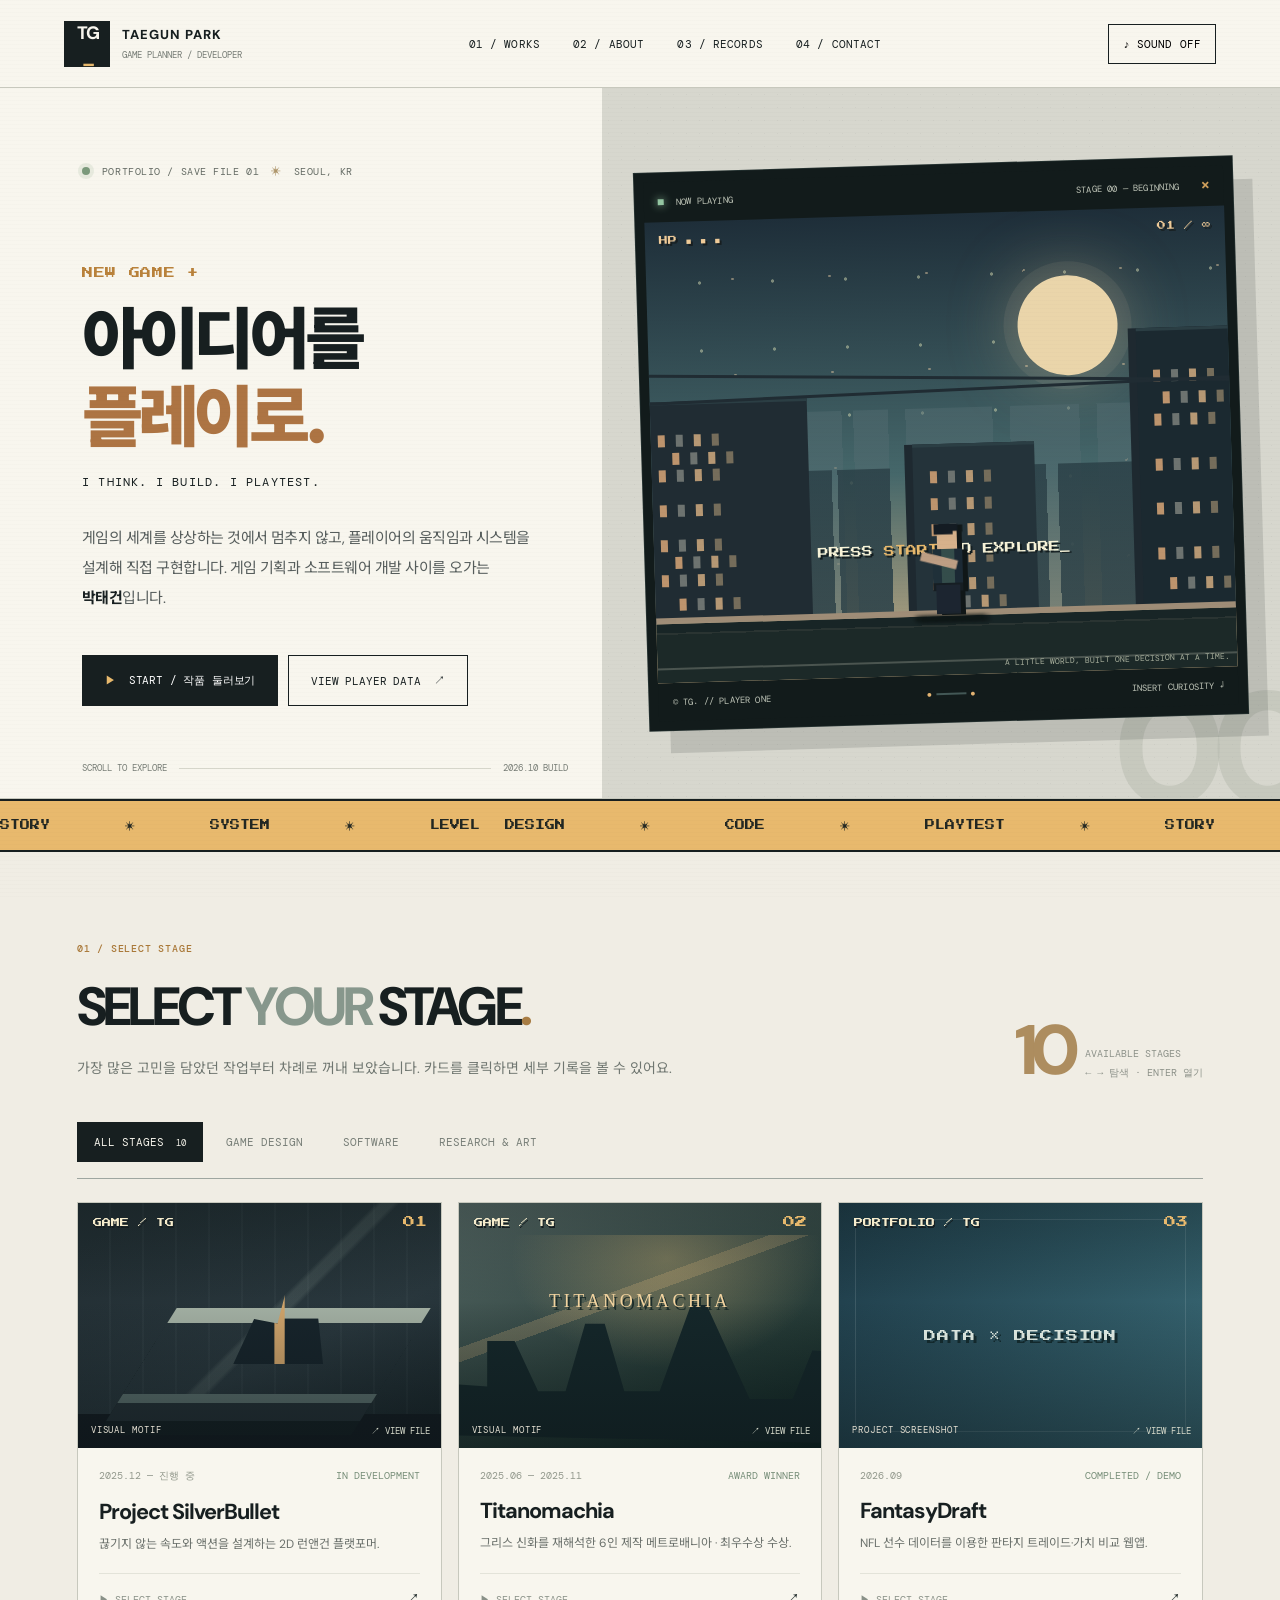
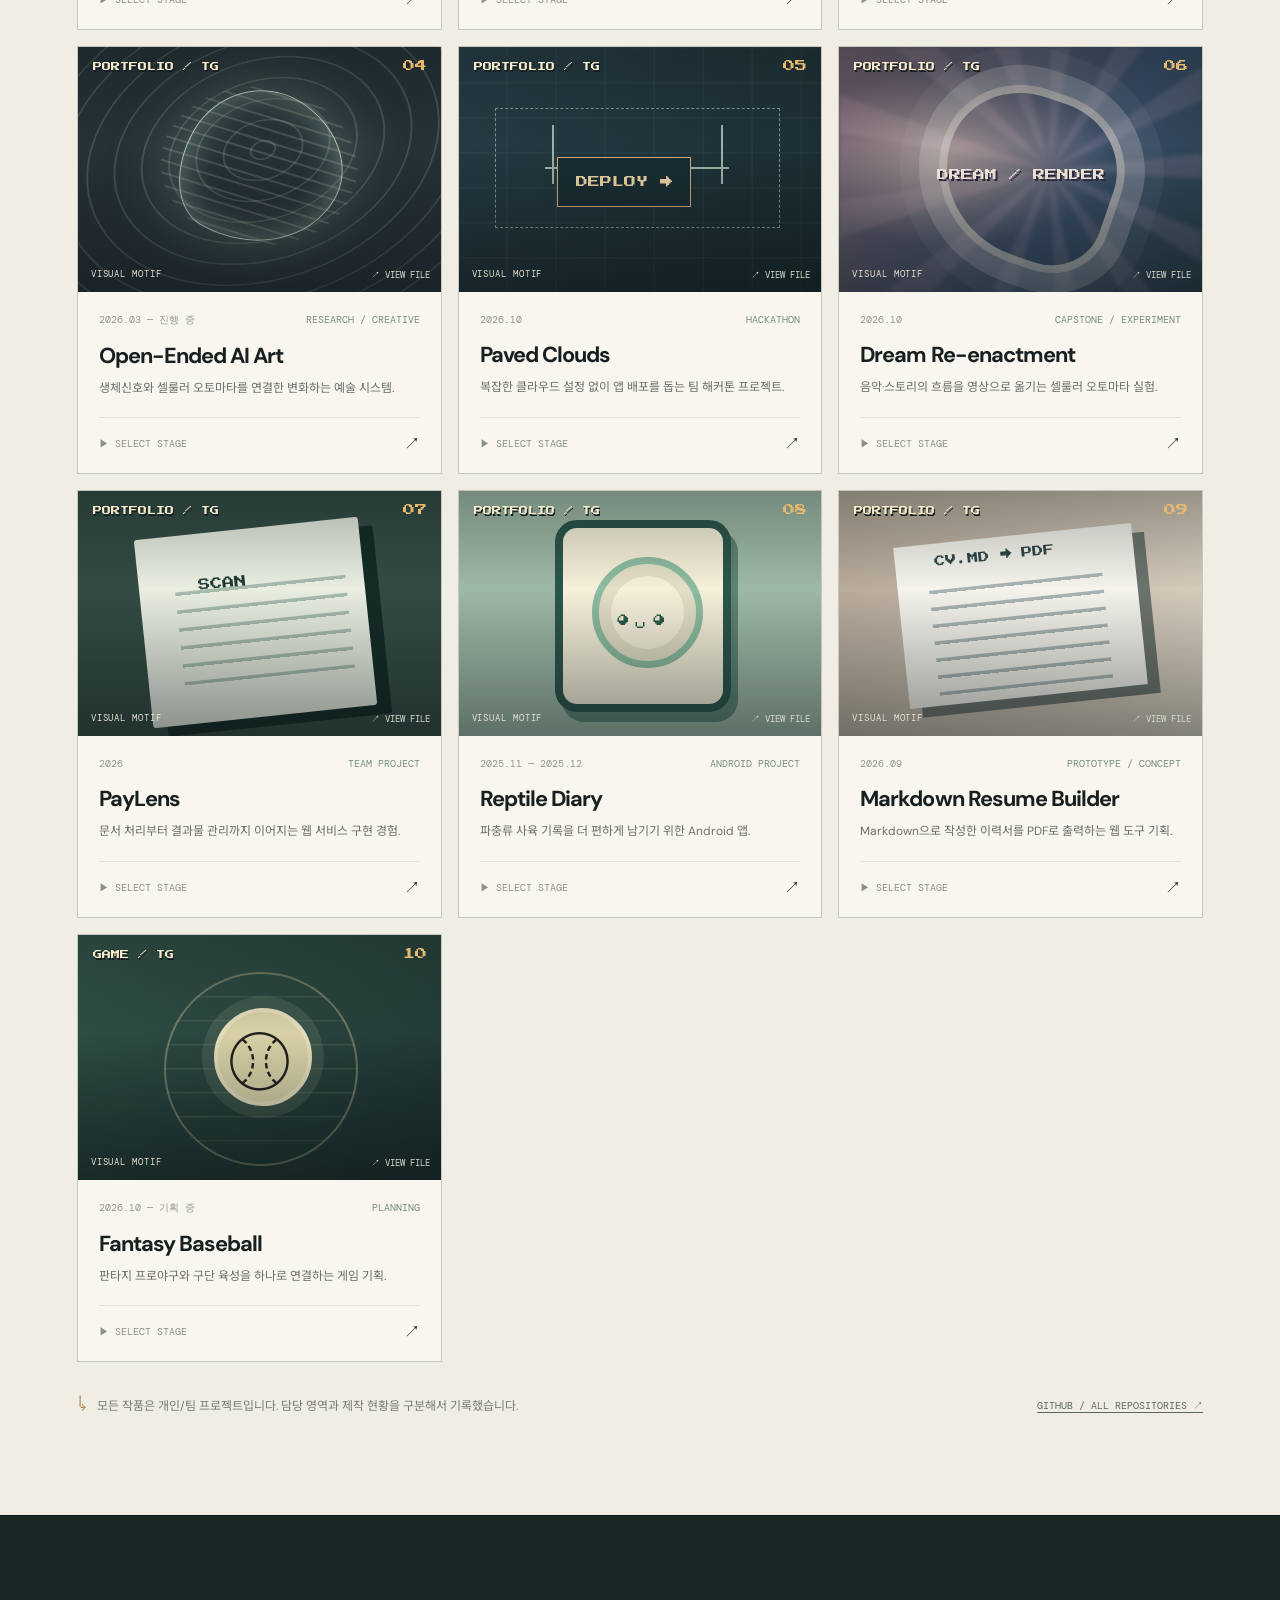
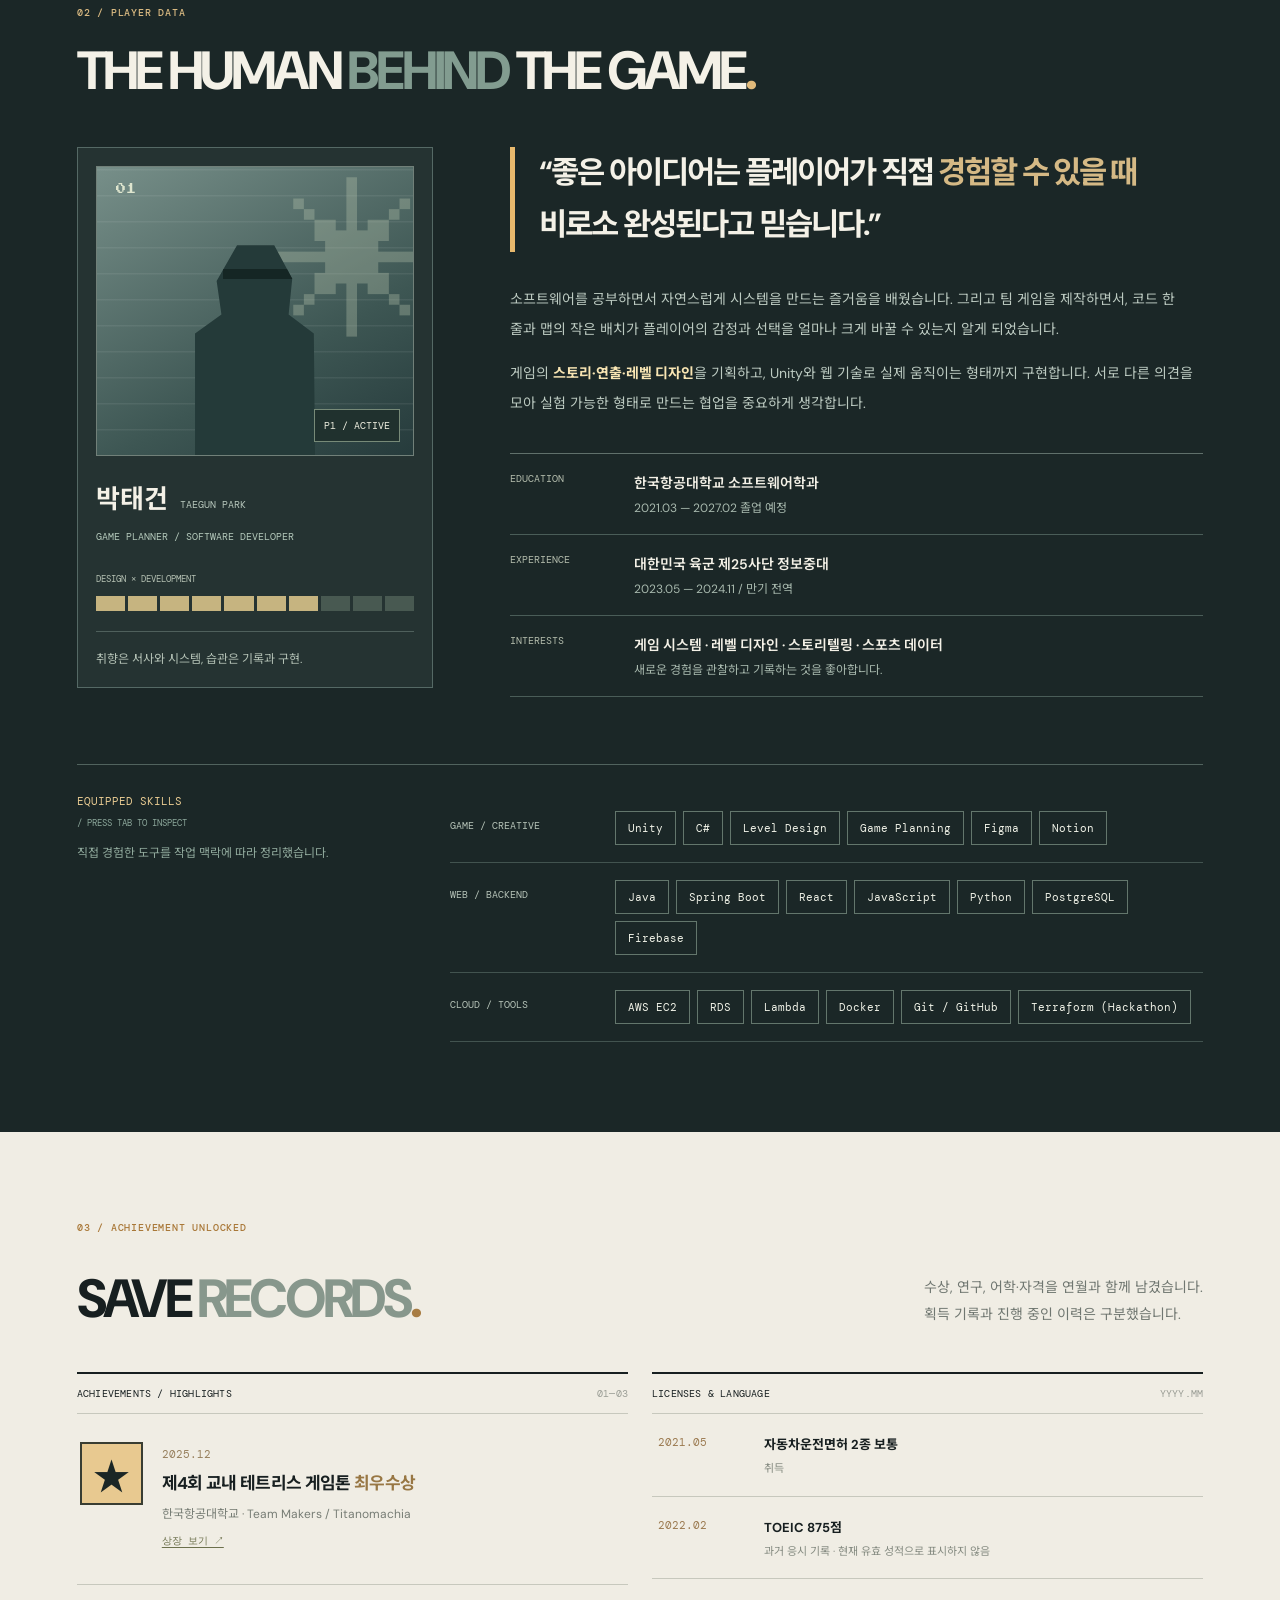
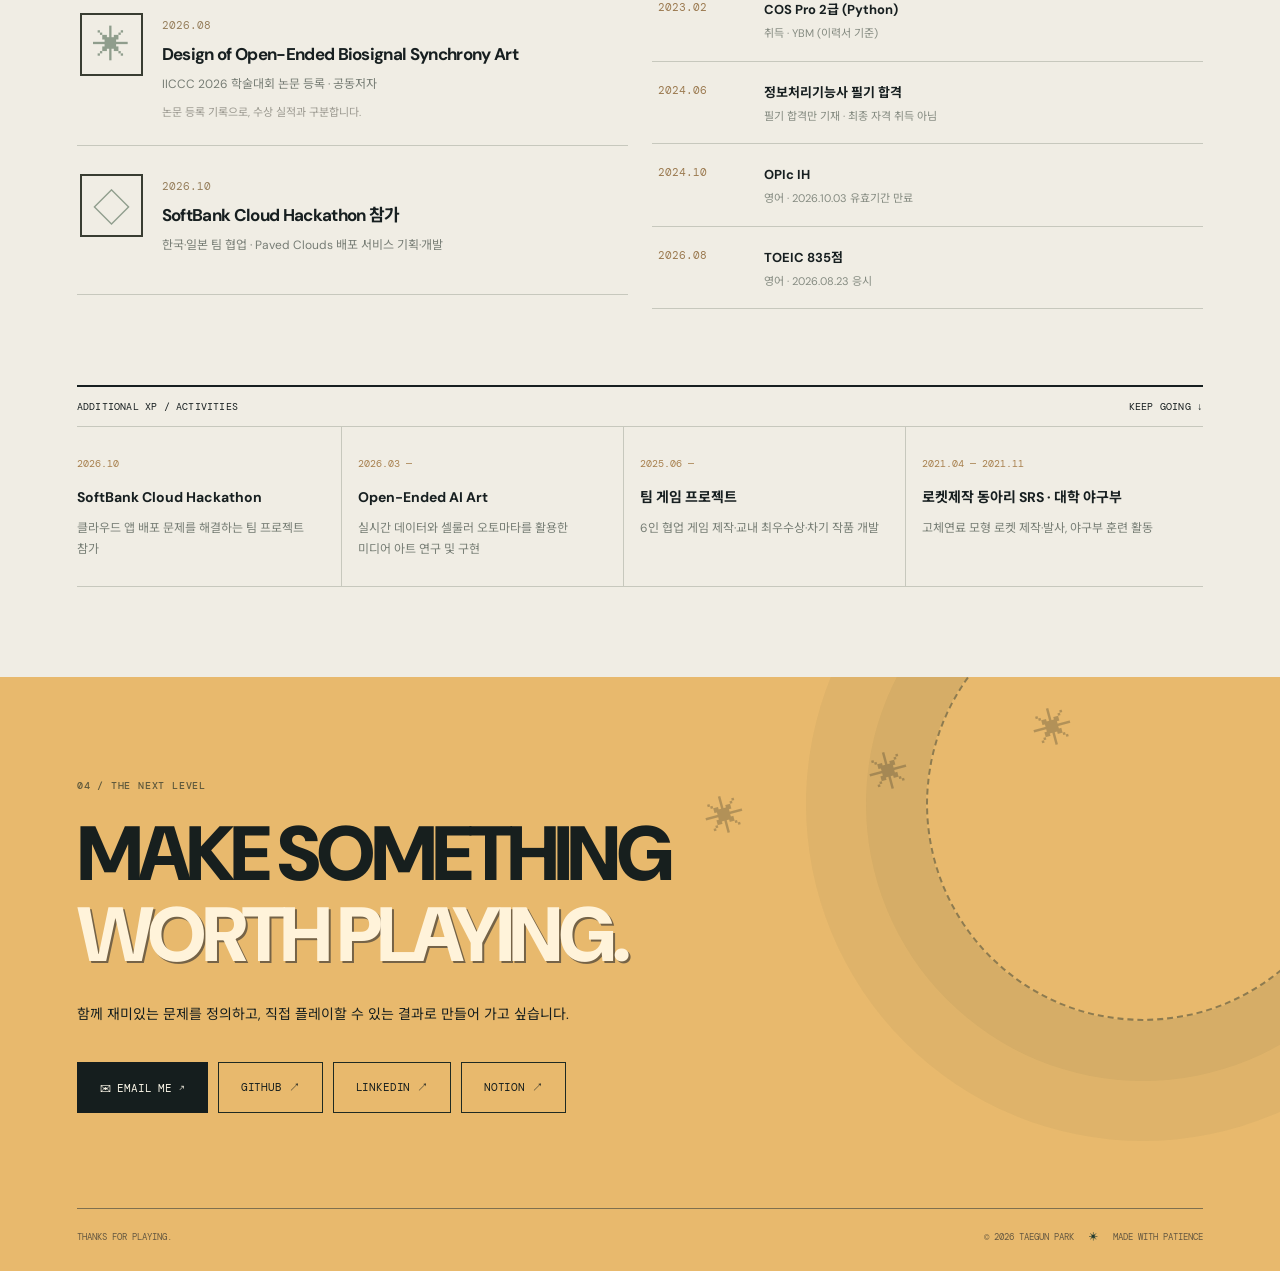
==== index.html @ f2005631 "Upload" ====
<!doctype html>
<html lang="ko">
<head>
  <meta charset="utf-8">
  <meta name="viewport" content="width=device-width, initial-scale=1">
  <meta name="theme-color" content="#141a1a">
  <meta name="description" content="Taegun Park — 게임의 규칙과 경험을 기획하고, 코드로 구현하는 개발자 포트폴리오.">
  <meta property="og:title" content="TAEGUN PARK — SELECT YOUR STAGE">
  <meta property="og:description" content="Game planning · Level design · Software engineering">
  <title>TAEGUN PARK — Portfolio / PLAYER ONE</title>
  <link rel="icon" href="assets/favicon.svg" type="image/svg+xml">
  <link rel="preconnect" href="https://fonts.googleapis.com">
  <link rel="preconnect" href="https://fonts.gstatic.com" crossorigin>
  <link href="https://fonts.googleapis.com/css2?family=DM+Mono:wght@400;500&family=DM+Sans:wght@400;500;600;700;800&family=Noto+Sans+KR:wght@400;500;600;700;800;900&family=Press+Start+2P&display=swap" rel="stylesheet">
  <link rel="stylesheet" href="styles.css">
  <script src="app.js" defer></script>
</head>
<body>
  <a class="skip-link" href="#projects">프로젝트로 바로가기</a>
  <div class="scanline" aria-hidden="true"></div>
  <header class="site-header" id="top">
    <a class="mark" href="#top" aria-label="처음으로 돌아가기"><span class="mark-square">TG<span>_</span></span><span class="mark-copy">TAEGUN PARK<span>GAME PLANNER / DEVELOPER</span></span></a>
    <nav class="top-nav" aria-label="메인 메뉴">
      <a href="#projects">01 / WORKS</a><a href="#about">02 / ABOUT</a><a href="#records">03 / RECORDS</a><a href="#contact">04 / CONTACT</a>
    </nav>
    <button class="sound-button" id="soundBtn" type="button" title="UI 사운드 켜기/끄기" aria-pressed="false"><span aria-hidden="true">♪</span> <span id="soundLabel">SOUND OFF</span></button>
    <button class="mobile-menu" id="menuBtn" type="button" aria-label="메뉴 열기" aria-expanded="false"><span></span><span></span></button>
  </header>
  <main>
    <section class="hero" aria-labelledby="heroTitle">
      <div class="hero-copy">
        <div class="eyebrow"><span class="status-pip"></span> PORTFOLIO / SAVE FILE 01 <span class="divider-symbol">✳</span> SEOUL, KR</div>
        <div class="hero-kicker">NEW GAME +</div>
        <h1 id="heroTitle">아이디어를<br><em>플레이로.</em></h1>
        <p class="hero-en">I THINK. I BUILD. I PLAYTEST.</p>
        <p class="hero-description">게임의 세계를 상상하는 것에서 멈추지 않고, 플레이어의 움직임과 시스템을 설계해 직접 구현합니다. 게임 기획과 소프트웨어 개발 사이를 오가는 <strong>박태건</strong>입니다.</p>
        <div class="hero-actions"><a class="pixel-button primary" href="#projects"><span class="triangle">▶</span> START / 작품 둘러보기</a><a class="pixel-button secondary" href="#about">VIEW PLAYER DATA <span aria-hidden="true">↗</span></a></div>
        <div class="hero-footnote"><span>SCROLL TO EXPLORE</span><div class="tiny-line"></div><span>2026.10 BUILD</span></div>
      </div>
      <div class="hero-visual">
        <div class="game-chrome">
          <div class="game-topbar"><span><i class="led"></i> NOW PLAYING</span><span>STAGE 00 — BEGINNING <b>✕</b></span></div>
          <div class="scene" role="img" aria-label="한밤의 픽셀 아트 도시와 플레이어 캐릭터가 있는 레트로 게임 장면">
            <div class="sky-grain"></div><div class="moon"></div>
            <div class="skyline skyline-back"></div><div class="skyline skyline-mid"></div>
            <div class="building one"><i></i><i></i><i></i><i></i><i></i><i></i><i></i><i></i></div>
            <div class="building two"><i></i><i></i><i></i><i></i><i></i><i></i></div>
            <div class="building three"><i></i><i></i><i></i><i></i><i></i><i></i><i></i></div>
            <div class="power-line line1"></div><div class="power-line line2"></div>
            <div class="character"><div class="head"></div><div class="hair"></div><div class="body"></div><div class="arm"></div><div class="leg leg1"></div><div class="leg leg2"></div><div class="shadow"></div></div>
            <div class="scene-ground"></div>
            <div class="scene-hud"><span>HP ■ ■ ■</span><span>01 / ∞</span></div>
            <div class="scene-prompt">PRESS <kbd>START</kbd> TO EXPLORE_</div>
            <div class="scene-caption">A LITTLE WORLD, BUILT ONE DECISION AT A TIME.</div>
          </div>
          <div class="game-bottom"><span>© TG. // PLAYER ONE</span><span class="game-bullets">● <i></i> ●</span><span>INSERT CURIOSITY ↵</span></div>
        </div>
        <div class="corner-number">00</div>
      </div>
    </section>
    <div class="tape"><div class="tape-track" aria-hidden="true">STORY &nbsp; ✳ &nbsp; SYSTEM &nbsp; ✳ &nbsp; LEVEL DESIGN &nbsp; ✳ &nbsp; CODE &nbsp; ✳ &nbsp; PLAYTEST &nbsp; ✳ &nbsp; STORY &nbsp; ✳ &nbsp; SYSTEM &nbsp; ✳ &nbsp; LEVEL DESIGN &nbsp; ✳ &nbsp; CODE &nbsp; ✳ &nbsp; PLAYTEST &nbsp; ✳</div></div>

    <section class="section projects-section" id="projects" aria-labelledby="projectsTitle">
      <div class="section-top"><div><div class="section-eyebrow">01 / SELECT STAGE</div><h2 id="projectsTitle">SELECT <span>YOUR</span> STAGE<span class="period">.</span></h2><p>가장 많은 고민을 담았던 작업부터 차례로 꺼내 보았습니다. 카드를 클릭하면 세부 기록을 볼 수 있어요.</p></div><div class="section-counter"><span id="projectCount">08</span><small>AVAILABLE STAGES<br>← → 탐색 · ENTER 열기</small></div></div>
      <div class="filter-row" role="group" aria-label="프로젝트 필터"><button class="filter active" data-filter="all" aria-pressed="true">ALL STAGES <span id="countAll">08</span></button><button class="filter" data-filter="game" aria-pressed="false">GAME DESIGN</button><button class="filter" data-filter="software" aria-pressed="false">SOFTWARE</button><button class="filter" data-filter="research" aria-pressed="false">RESEARCH & ART</button></div>
      <div class="stage-grid" id="stageGrid"></div>
      <div class="project-note"><span>↳</span> 모든 작품은 개인/팀 프로젝트입니다. 담당 영역과 제작 현황을 구분해서 기록했습니다. <a href="https://github.com/wisetg?tab=repositories" target="_blank" rel="noopener noreferrer">GITHUB / ALL REPOSITORIES ↗</a></div>
    </section>

    <section class="about-wrap" id="about" aria-labelledby="aboutTitle"><div class="section about">
      <div class="section-eyebrow">02 / PLAYER DATA</div><h2 id="aboutTitle">THE HUMAN <span>BEHIND</span> THE GAME<span class="period">.</span></h2>
      <div class="about-layout"><div class="profile-panel"><div class="profile-top"><div class="profile-portrait" aria-hidden="true"><span class="portrait-asterisk">✳</span><span class="portrait-code">01</span><div class="portrait-silhouette"><div></div></div></div><div class="profile-stamp">P1 / ACTIVE</div></div><div class="profile-name">박태건 <span>TAEGUN PARK</span></div><p>GAME PLANNER / SOFTWARE DEVELOPER</p><div class="profile-meter"><span>DESIGN × DEVELOPMENT</span><div><i></i><i></i><i></i><i></i><i></i><i></i><i></i><i class="pale"></i><i class="pale"></i><i class="pale"></i></div></div><div class="profile-small">취향은 서사와 시스템, 습관은 기록과 구현.</div></div>
      <div class="about-main"><blockquote>“좋은 아이디어는 플레이어가 직접 <em>경험할 수 있을 때</em> 비로소 완성된다고 믿습니다.”</blockquote><p>소프트웨어를 공부하면서 자연스럽게 시스템을 만드는 즐거움을 배웠습니다. 그리고 팀 게임을 제작하면서, 코드 한 줄과 맵의 작은 배치가 플레이어의 감정과 선택을 얼마나 크게 바꿀 수 있는지 알게 되었습니다.</p><p>게임의 <strong>스토리·연출·레벨 디자인</strong>을 기획하고, Unity와 웹 기술로 실제 움직이는 형태까지 구현합니다. 서로 다른 의견을 모아 실험 가능한 형태로 만드는 협업을 중요하게 생각합니다.</p><div class="info-rows"><div><span>EDUCATION</span><strong>한국항공대학교 소프트웨어학과</strong><small>2021.03 — 2027.02 졸업 예정</small></div><div><span>EXPERIENCE</span><strong>대한민국 육군 제25사단 정보중대</strong><small>2023.05 — 2024.11 / 만기 전역</small></div><div><span>INTERESTS</span><strong>게임 시스템 · 레벨 디자인 · 스토리텔링 · 스포츠 데이터</strong><small>새로운 경험을 관찰하고 기록하는 것을 좋아합니다.</small></div></div></div></div>
      <div class="skills-block"><div><div class="mini-title">EQUIPPED SKILLS <span>/ PRESS TAB TO INSPECT</span></div><div class="skills-sub">직접 경험한 도구를 작업 맥락에 따라 정리했습니다.</div></div><div class="skill-rows"><div><span>GAME / CREATIVE</span><div><b>Unity</b><b>C#</b><b>Level Design</b><b>Game Planning</b><b>Figma</b><b>Notion</b></div></div><div><span>WEB / BACKEND</span><div><b>Java</b><b>Spring Boot</b><b>React</b><b>JavaScript</b><b>Python</b><b>PostgreSQL</b><b>Firebase</b></div></div><div><span>CLOUD / TOOLS</span><div><b>AWS EC2</b><b>RDS</b><b>Lambda</b><b>Docker</b><b>Git / GitHub</b><b>Terraform (Hackathon)</b></div></div></div></div>
    </div></section>

    <section class="section records-section" id="records" aria-labelledby="recordsTitle"><div class="section-eyebrow">03 / ACHIEVEMENT UNLOCKED</div><div class="records-head"><h2 id="recordsTitle">SAVE <span>RECORDS</span><span class="period">.</span></h2><p>수상, 연구, 어학·자격을 연월과 함께 남겼습니다.<br>획득 기록과 진행 중인 이력은 구분했습니다.</p></div>
      <div class="records-layout"><div class="achievements"><div class="records-label">ACHIEVEMENTS / HIGHLIGHTS <span>01—03</span></div><article class="achievement-card"><div class="ach-icon">★</div><div><span class="record-date">2025.12</span><h3>제4회 교내 테트리스 게임톤 <em>최우수상</em></h3><p>한국항공대학교 · Team Makers / Titanomachia</p><button class="text-button" id="showAward" type="button">상장 보기 ↗</button></div></article><article class="achievement-card"><div class="ach-icon hollow">✳</div><div><span class="record-date">2026.08</span><h3>Design of Open-Ended Biosignal Synchrony Art</h3><p>IICCC 2026 학술대회 논문 등록 · 공동저자</p><small>논문 등록 기록으로, 수상 실적과 구분합니다.</small></div></article><article class="achievement-card"><div class="ach-icon hollow">◇</div><div><span class="record-date">2026.10</span><h3>SoftBank Cloud Hackathon 참가</h3><p>한국·일본 팀 협업 · Paved Clouds 배포 서비스 기획·개발</p></div></article></div>
      <div class="certs"><div class="records-label">LICENSES & LANGUAGE <span>YYYY.MM</span></div><div class="cert-table"><div class="cert-row"><span>2021.05</span><div><strong>자동차운전면허 2종 보통</strong><small>취득</small></div></div><div class="cert-row"><span>2022.02</span><div><strong>TOEIC 875점</strong><small>과거 응시 기록 · 현재 유효 성적으로 표시하지 않음</small></div></div><div class="cert-row"><span>2023.02</span><div><strong>COS Pro 2급 (Python)</strong><small>취득 · YBM (이력서 기준)</small></div></div><div class="cert-row"><span>2024.06</span><div><strong>정보처리기능사 필기 합격</strong><small>필기 합격만 기재 · 최종 자격 취득 아님</small></div></div><div class="cert-row"><span>2024.10</span><div><strong>OPIc IH</strong><small>영어 · 2026.10.03 유효기간 만료</small></div></div><div class="cert-row"><span>2026.08</span><div><strong>TOEIC 835점</strong><small>영어 · 2026.08.23 응시</small></div></div></div></div></div>
      <div class="timeline-heading"><span>ADDITIONAL XP / ACTIVITIES</span><span>KEEP GOING ↓</span></div><div class="timeline"><div class="timeline-item"><span>2026.10</span><strong>SoftBank Cloud Hackathon</strong><p>클라우드 앱 배포 문제를 해결하는 팀 프로젝트 참가</p></div><div class="timeline-item"><span>2026.03 —</span><strong>Open-Ended AI Art</strong><p>실시간 데이터와 셀룰러 오토마타를 활용한 미디어 아트 연구 및 구현</p></div><div class="timeline-item"><span>2025.06 —</span><strong>팀 게임 프로젝트</strong><p>6인 협업 게임 제작·교내 최우수상·차기 작품 개발</p></div><div class="timeline-item"><span>2021.04 — 2021.11</span><strong>로켓제작 동아리 SRS · 대학 야구부</strong><p>고체연료 모형 로켓 제작·발사, 야구부 훈련 활동</p></div></div>
    </section>
    <section class="contact" id="contact"><div class="contact-pattern" aria-hidden="true">✳ ✳ ✳</div><div class="section-eyebrow">04 / THE NEXT LEVEL</div><h2>MAKE SOMETHING<br><em>WORTH PLAYING.</em></h2><p>함께 재미있는 문제를 정의하고, 직접 플레이할 수 있는 결과로 만들어 가고 싶습니다.</p><div class="contact-buttons"><a href="mailto:ptg0418@gmail.com" class="pixel-button contact-primary">✉ EMAIL ME ↗</a><a href="https://github.com/wisetg" target="_blank" rel="noopener noreferrer" class="pixel-button contact-ghost">GITHUB ↗</a><a href="https://www.linkedin.com/in/taegun-park-666827398" target="_blank" rel="noopener noreferrer" class="pixel-button contact-ghost">LINKEDIN ↗</a><a href="https://app.notion.com/p/3d642cdeab9e803ea230de7c51e737aa" target="_blank" rel="noopener noreferrer" class="pixel-button contact-ghost">NOTION ↗</a></div><div class="contact-end"><span>THANKS FOR PLAYING.</span><span>© <span id="copyrightYear">2026</span> TAEGUN PARK <span class="spark">✳</span> MADE WITH PATIENCE</span></div></section>
  </main>
  <div class="modal-backdrop" id="detailModal" hidden><section class="detail-modal" role="dialog" aria-modal="true" aria-labelledby="detailTitle"><div class="modal-head"><span id="detailNumber">STAGE 01 / DETAILS</span><button type="button" id="closeModal" aria-label="상세 정보 닫기">ESC / CLOSE ✕</button></div><div class="modal-art" id="detailArt"></div><div class="modal-body"><div class="modal-meta" id="detailMeta"></div><h2 id="detailTitle"></h2><p class="modal-lead" id="detailLead"></p><div class="modal-columns"><div><h3>MY ROLE</h3><p id="detailRole"></p></div><div><h3>WHAT I WORKED ON</h3><ul id="detailTasks"></ul></div></div><div class="modal-bottom"><div class="modal-tags" id="detailTags"></div><div class="modal-gallery" id="detailGallery"></div><div class="modal-links" id="detailLinks"></div></div></div></section></div>
  <div class="modal-backdrop" id="awardModal" hidden><div class="award-modal" role="dialog" aria-modal="true" aria-label="테트리스 게임톤 최우수상 상장"><div class="modal-head"><span>ACHIEVEMENT UNLOCKED / 2025.12</span><button type="button" id="closeAward">ESC / CLOSE ✕</button></div><img src="assets/tetris-award.jpg" alt="2025년 12월 2일 한국항공대학교 제4회 테트리스 게임톤 최우수상 상장" loading="lazy"><p>한국항공대학교 제4회 테트리스 게임톤 · 2025.12.02</p></div></div>
</body>
</html>
---- styles.css ----
:root{--bg:#f0ede4;--paper:#f8f6ee;--ink:#171f20;--deep:#121b1b;--muted:#777d76;--border:#c7c8bd;--line:#d8d8cd;--yellow:#e8b96d;--green:#9ec1aa;--blue:#8fa9b3;--mono:'DM Mono',monospace;--body:'DM Sans','Noto Sans KR',sans-serif;--pixel:'Press Start 2P',monospace}
*{box-sizing:border-box}html{scroll-behavior:smooth;scroll-padding-top:86px}body{margin:0;background:var(--bg);color:var(--ink);font-family:var(--body);-webkit-font-smoothing:antialiased}button,a{touch-action:manipulation}a{color:inherit;text-decoration:none}button{font:inherit;cursor:pointer}::selection{background:var(--yellow);color:var(--ink)}:focus-visible{outline:3px solid #ca8d33;outline-offset:4px}.skip-link{position:absolute;top:-90px;left:10px;z-index:90;padding:12px;background:var(--paper)}.skip-link:focus{top:8px}.scanline{pointer-events:none;position:fixed;inset:0;z-index:60;opacity:.13;background:repeating-linear-gradient(0deg,transparent 0,transparent 3px,rgba(3,8,8,.14) 4px);mix-blend-mode:multiply}
.site-header{display:flex;align-items:center;gap:24px;justify-content:space-between;padding:17px clamp(22px,5vw,88px);background:var(--paper);border-bottom:1px solid var(--border);min-height:88px;position:relative;z-index:35}.mark{display:flex;align-items:center;gap:12px;white-space:nowrap}.mark-square{display:grid;place-items:center;width:46px;height:46px;background:var(--ink);color:var(--paper);font-size:18px;font-weight:800;letter-spacing:-2px}.mark-square span{color:var(--yellow)}.mark-copy{display:flex;flex-direction:column;gap:6px;font:800 13px var(--body);letter-spacing:.08em}.mark-copy span{font:9px var(--mono);color:var(--muted);letter-spacing:0}.top-nav{display:flex;gap:clamp(15px,2.6vw,42px);align-items:center}.top-nav a,.sound-button{font:11px var(--mono);letter-spacing:.01em;white-space:nowrap}.top-nav a:hover{color:#976c31}.sound-button{padding:12px 14px;border:1px solid var(--ink);background:transparent}.sound-button:hover{background:var(--yellow)}.mobile-menu{display:none;border:0;background:none;padding:12px}.mobile-menu span{display:block;background:var(--ink);width:23px;height:2px;margin:5px}
.hero{display:grid;grid-template-columns:minmax(0,.94fr) minmax(0,1.06fr);min-height:620px;background:var(--paper);border-bottom:1px solid var(--border)}.hero-copy{position:relative;display:flex;flex-direction:column;align-items:flex-start;padding:clamp(56px,6vw,96px) 34px 24px clamp(22px,6.4vw,106px)}.eyebrow,.section-eyebrow{font:10px var(--mono);letter-spacing:.055em;color:#646b64}.eyebrow{display:flex;align-items:center;gap:12px}.status-pip{background:#7c9a7c;width:8px;height:8px;border-radius:50%;box-shadow:0 0 0 4px #7c9a7c22}.divider-symbol{color:#ae956a}.hero-kicker{font:11px var(--pixel);color:#b9823b;letter-spacing:.06em;margin-top:90px;margin-bottom:17px}.hero h1{font-family:'Noto Sans KR',var(--body);font-size:clamp(56px,5.2vw,88px);line-height:1.17;letter-spacing:-.08em;margin:0;font-weight:900}.hero h1 em{font-style:normal;color:#ad7443}.hero-en{font:12px var(--mono);letter-spacing:.1em;margin:22px 0 18px}.hero-description{font-size:15px;line-height:2.02;color:#565d5c;max-width:480px;letter-spacing:-.035em;word-break:keep-all}.hero-description strong{color:var(--ink)}.hero-actions{display:flex;gap:10px;margin-top:27px;flex-wrap:wrap}.pixel-button{font:11px var(--mono);display:inline-flex;align-items:center;justify-content:center;gap:13px;padding:17px 22px;letter-spacing:-.015em;transition:transform .16s,background .16s,box-shadow .16s}.pixel-button:hover{transform:translateY(-3px);box-shadow:4px 4px 0 #0002}.pixel-button.primary{background:var(--ink);color:#fff;border:1px solid var(--ink)}.pixel-button.primary:hover{background:#354442}.pixel-button.secondary{border:1px solid var(--ink);background:transparent}.pixel-button.secondary:hover{background:var(--yellow)}.triangle{color:var(--yellow)}.hero-footnote{display:flex;align-items:center;width:100%;gap:12px;margin-top:auto;padding-top:56px;font:9px var(--mono);color:var(--muted)}.tiny-line{height:1px;background:var(--line);flex:1}.hero-visual{background:#d7d7ce;position:relative;overflow:hidden;display:flex;align-items:center;justify-content:center;padding:46px 40px}.hero-visual:before{content:'';position:absolute;inset:0;background-image:radial-gradient(#9ca09975 .8px,transparent .8px);background-size:13px 13px;opacity:.3}.game-chrome{position:relative;z-index:1;width:min(100%,720px);background:var(--deep);border:9px solid var(--deep);box-shadow:20px 23px 0 #16232223,0 0 0 1px #243130;transform:rotate(-1.7deg)}.game-topbar,.game-bottom{color:#bfc5b8;font:9px var(--mono);letter-spacing:.02em;display:flex;align-items:center;justify-content:space-between;padding:14px 14px}.game-topbar b{margin-left:16px;color:#d1a15d}.led{display:inline-block;width:6px;height:6px;background:#94c6a2;margin-right:7px;box-shadow:0 0 9px #94c6a2}.game-bottom{height:38px}.game-bullets{display:flex;align-items:center;gap:4px;color:#e3b372}.game-bullets i{width:30px;height:2px;background:#435856}.scene{height:clamp(320px,36vw,470px);position:relative;overflow:hidden;background:linear-gradient(#1e2e39 0%,#45676a 56%,#c5ac83 100%);image-rendering:pixelated}.sky-grain{position:absolute;inset:0;background:radial-gradient(#d2d8b1 1.5px,transparent 2px) 17px 28px/73px 68px,radial-gradient(#e2c7a2 1px,transparent 1.5px) 38px 11px/97px 96px;opacity:.5}.moon{width:100px;height:100px;border-radius:50%;position:absolute;right:19%;top:14%;background:#ead5aa;box-shadow:0 0 70px #eed4a166,0 0 0 14px #ebd7b312}.skyline{position:absolute;bottom:13%;left:0;right:0;background-repeat:repeat-x}.skyline-back{height:45%;opacity:.5;background:linear-gradient(90deg,#526b70 8%,transparent 8% 10%,#526b70 10% 17%,transparent 17% 20%,#526b70 20% 33%,transparent 33% 35%,#526b70 35% 41%,transparent 41% 44%,#526b70 44% 59%,transparent 59% 62%,#526b70 62% 74%,transparent 74% 77%,#526b70 77% 86%,transparent 86% 89%,#526b70 89%)}.skyline-mid{height:32%;opacity:.8;background:linear-gradient(90deg,#293e45 0 4%,transparent 4% 5%,#293e45 5% 18%,transparent 18% 20%,#293e45 20% 31%,transparent 31% 32%,#293e45 32% 41%,transparent 41% 44%,#293e45 44% 59%,transparent 59% 60%,#293e45 60% 68%,transparent 68% 70%,#293e45 70% 87%,transparent 87% 90%,#293e45 90%)}.building{position:absolute;bottom:13%;background:#202c33;border-top:3px solid #2b3e44;box-shadow:-8px 0 0 #1e2930}.building i{display:block;width:7px;height:12px;background:#bd946d;position:absolute;box-shadow:18px 0 #6d7370,36px 0 #b69874,54px 0 #756d5b}.building.one{left:-3%;width:30%;height:48%}.building.one i:nth-child(1),.building.two i:nth-child(1),.building.three i:nth-child(1){top:14%;left:14%}.building i:nth-child(2){top:30%;left:14%}.building i:nth-child(3){top:46%;left:14%}.building i:nth-child(4){top:62%;left:14%}.building i:nth-child(5){top:78%;left:14%}.building i:nth-child(6){top:89%;left:24%}.building i:nth-child(7){top:22%;left:22%}.building i:nth-child(8){top:70%;left:22%}.building.two{left:45%;height:37%;width:21%;background:#24333a}.building.three{right:-4%;height:61%;width:20%;background:#1b2930}.power-line{position:absolute;background:#202c33;height:3px;transform-origin:left}.line1{width:110%;top:33%;transform:rotate(2deg)}.line2{width:110%;top:39%;transform:rotate(-1deg)}.scene-ground{height:14%;position:absolute;bottom:0;left:0;right:0;background:linear-gradient(#182526 0 15%,#2a3432 15% 18%,#1c2928 18%);border-top:6px solid #9f8d77}.scene-ground:after{content:'';width:250%;height:2px;background:#4b5550;position:absolute;bottom:22%;left:0;box-shadow:0 22px #596159}.character{position:absolute;width:40px;height:96px;bottom:12%;left:47%;z-index:3;filter:drop-shadow(5px 1px 0 #101718)}.character .head{position:absolute;top:4px;left:10px;width:20px;height:21px;background:#d6b18b}.character .hair{position:absolute;top:0;left:7px;width:24px;height:11px;background:#141c23;clip-path:polygon(0 0,100% 0,100% 70%,80% 70%,80% 100%,0 100%)}.character .body{position:absolute;top:25px;left:5px;width:30px;height:42px;background:linear-gradient(90deg,#1f3039 0 30%,#344d4b 30% 75%,#1b2934 75%);border-bottom:8px solid #161e23}.character .arm{position:absolute;top:32px;left:-7px;width:37px;height:9px;background:#bd9e84;transform:rotate(15deg)}.character .leg{position:absolute;top:61px;width:12px;height:29px;background:#1c2530}.character .leg1{left:8px}.character .leg2{right:8px}.character .shadow{position:absolute;top:92px;width:70px;height:5px;background:#0d1514;left:-14px;filter:blur(2px)}.scene-hud{position:absolute;top:14px;left:14px;right:14px;display:flex;justify-content:space-between;color:#efcb99;font:9px var(--pixel);text-shadow:2px 2px 0 #171e20}.scene-prompt{position:absolute;left:0;right:0;bottom:26%;text-align:center;font:clamp(8px,.9vw,11px) var(--pixel);color:#f7f3d8;text-shadow:2px 2px #141e20;animation:blink 1.7s steps(1) infinite}.scene-prompt kbd{font:inherit;color:var(--yellow)}.scene-caption{position:absolute;right:8px;bottom:6px;color:#acb3a0;font:8px var(--mono)}.corner-number{font:800 160px var(--body);letter-spacing:-.08em;position:absolute;right:-30px;bottom:-56px;color:#b5b9ae7d;user-select:none}@keyframes blink{50%{opacity:.35}}
.tape{overflow:hidden;background:var(--yellow);color:#222722;border-top:2px solid var(--ink);border-bottom:2px solid var(--ink);white-space:nowrap}.tape-track{font:10px var(--pixel);word-spacing:15px;min-width:max-content;padding:19px 0;animation:tape 40s linear infinite}@keyframes tape{to{transform:translateX(-45%)}}
.section{max-width:1500px;margin:0 auto;padding:clamp(66px,7vw,116px) clamp(24px,6vw,100px)}.section-eyebrow{color:#a97838;font-weight:500;letter-spacing:.08em;margin-bottom:22px}.section-top{display:flex;align-items:end;justify-content:space-between;gap:20px;margin-bottom:40px}.section h2{font-family:var(--body);font-weight:800;line-height:1.12;font-size:clamp(39px,4.2vw,68px);letter-spacing:-.07em;margin:0}.section h2 span,.records-head h2 span{color:#87978c}.section h2 .period{color:#a87d44}.section-top p,.records-head p{font-size:14px;color:#707771;line-height:1.9;margin:18px 0 0;word-break:keep-all}.section-counter{display:flex;gap:12px;align-items:end}.section-counter>span{font-size:70px;font-weight:800;letter-spacing:-.1em;line-height:.9;color:#ad8d5f}.section-counter small{font:10px/1.9 var(--mono);color:#8c9189;white-space:nowrap}.filter-row{display:flex;align-items:center;gap:6px;flex-wrap:wrap;border-bottom:1px solid #9ea6a0;padding-bottom:16px;margin-bottom:23px}.filter{border:1px solid transparent;background:transparent;color:#777e77;font:11px var(--mono);padding:12px 16px}.filter span{font-size:9px;margin-left:5px}.filter.active,.filter:hover{background:var(--ink);color:#f6f4eb}.stage-grid{display:grid;grid-template-columns:repeat(3,minmax(0,1fr));gap:16px}.stage-card{background:var(--paper);border:1px solid var(--border);position:relative;min-width:0;transition:transform .2s,border-color .2s,box-shadow .2s}.stage-card:hover,.stage-card:focus-within{transform:translateY(-4px);box-shadow:6px 7px 0 #24343120;border-color:#627669}.stage-card[hidden]{display:none}.stage-card>button{display:block;text-align:left;border:0;width:100%;padding:0;background:transparent;color:inherit}.stage-art{height:245px;position:relative;overflow:hidden;background:#26332f}.stage-art .art-label{position:absolute;z-index:5;top:15px;left:15px;color:#f6eccc;font:9px var(--pixel);text-shadow:1px 2px #151d20}.stage-art .art-type{position:absolute;z-index:5;bottom:12px;left:13px;color:#e5e0d3;font:9px var(--mono);letter-spacing:.1em}.stage-art .art-bottom{position:absolute;z-index:4;right:11px;bottom:10px;font:9px var(--mono);color:#d6dacb}.stage-art .remote-shot{position:absolute;inset:0;width:100%;height:100%;object-fit:cover;object-position:center top;filter:brightness(.75) saturate(.75) contrast(1.05);transform:scale(1.05);transition:transform .45s ease,filter .4s}.stage-card:hover .remote-shot{transform:scale(1.12);filter:brightness(.92) saturate(.93)}.stage-art:after{content:'';position:absolute;inset:0;z-index:3;background:linear-gradient(180deg,rgba(10,20,19,.28),transparent 40%,rgba(9,17,19,.43) 100%);pointer-events:none}.art-decoration{position:absolute;inset:0}.stage-info{padding:21px 21px 18px;min-height:181px;display:flex;flex-direction:column}.stage-meta{display:flex;align-items:center;justify-content:space-between;color:#92988c;font:10px var(--mono);gap:12px}.stage-meta .card-status{color:#778e79}.stage-info h3{font:700 clamp(19px,1.7vw,27px) var(--body);letter-spacing:-.045em;margin:14px 0 8px}.stage-info p{font-size:12px;color:#6a706b;line-height:1.8;margin:0;word-break:keep-all}.stage-card-footer{display:flex;align-items:center;justify-content:space-between;border-top:1px solid #e3e3d9;margin-top:auto;padding-top:15px;font:10px var(--mono);color:#8a9188}.stage-card-footer span:last-child{color:#222c2b;font-size:16px}.stage-index{position:absolute;z-index:4;top:13px;right:14px;color:var(--yellow);font:12px var(--pixel)}.stage-info .lock-note{font:10px var(--mono);color:#a4824c}.project-note{font-size:12px;color:#777d72;line-height:2;margin-top:24px;display:flex;gap:10px;align-items:center;flex-wrap:wrap}.project-note>span{font-size:20px;color:#b28a4c}.project-note a{margin-left:auto;font:10px var(--mono);text-decoration:underline;text-underline-offset:3px;color:#5b695d}
/* original illustrations / visual placeholders, not claimed to be gameplay screenshots */
.art-silver{background:linear-gradient(155deg,#222e33 10%,#29373d 60%,#172327)}.art-silver:before{content:'';position:absolute;inset:0;background:linear-gradient(0deg,#141c22 0 14%,transparent 14%),linear-gradient(135deg,transparent 49%,#b2c5b722 50% 52%,transparent 53%),repeating-linear-gradient(90deg,transparent 0 31px,#a4b7b80b 31px 33px)}.art-silver .art-decoration:before{content:'';position:absolute;width:70%;height:29%;top:43%;left:19%;border-top:15px solid #a3b0a3;border-bottom:9px solid #5a6e6c;transform:skew(-32deg);box-shadow:0 18px #243036,0 32px #152024}.art-silver .art-decoration:after{content:'';position:absolute;top:29%;left:40%;width:130px;height:90px;background:linear-gradient(90deg,transparent 0 39%,#d0a46b 40% 47%,transparent 48%),linear-gradient(0deg,#17242b 0 50%,transparent 51%);clip-path:polygon(8% 100%,24% 50%,42% 55%,52% 0,71% 17%,77% 100%);filter:drop-shadow(-5px 2px #131b22)}
.art-unbound{background:linear-gradient(160deg,#596b68,#233834 67%,#0d2221)}.art-unbound:before{content:'';position:absolute;left:-10%;top:13%;width:125%;height:80%;background:radial-gradient(ellipse at 54% 12%,#f4cb7d55,transparent 45%),linear-gradient(160deg,transparent 35%,#d3b17d44 35% 39%,transparent 39%)}.art-unbound .art-decoration:before{content:'';position:absolute;left:-4%;right:-4%;bottom:2%;height:64%;background:#15272a;clip-path:polygon(0 95%,0 62%,11% 64%,11% 35%,18% 35%,24% 67%,31% 67%,36% 24%,41% 24%,46% 67%,55% 67%,63% 12%,67% 12%,78% 72%,89% 72%,94% 41%,100% 42%,100% 100%);box-shadow:0 0 10px #222}.art-unbound .art-decoration:after{content:'TITANOMACHIA';position:absolute;top:36%;left:0;right:0;text-align:center;font:18px Georgia,serif;letter-spacing:.2em;color:#f3d4a0;text-shadow:2px 3px #1c2d2b}
.art-fantasy{background:linear-gradient(120deg,#1f3d4a,#386773)}.art-fantasy .remote-shot{object-position:center 22%}.art-fantasy .art-decoration:before{content:'';position:absolute;inset:16px;border:1px solid #e5f0ec22;z-index:2}.art-fantasy .art-decoration:after{content:'DATA × DECISION';position:absolute;z-index:2;top:52%;left:0;right:0;text-align:center;color:#edf8f0;font:12px var(--pixel);letter-spacing:.07em;text-shadow:3px 3px 0 #142c30}
.art-ai{background:#263138}.art-ai:before{content:'';position:absolute;inset:-20%;background:repeating-radial-gradient(ellipse at 52% 45%,transparent 0 11px,#bfd3ba30 12px 13px,transparent 14px 28px);transform:rotate(-19deg)}.art-ai .art-decoration:before{content:'';position:absolute;width:155px;height:155px;border:1px solid #bad0be;box-shadow:0 0 70px #adc7ab5c,inset 0 0 35px #a4c8ae88;border-radius:48% 52% 66% 34% / 50% 43% 57% 50%;top:18%;left:calc(50% - 76px);transform:rotate(30deg)}.art-ai .art-decoration:after{content:'';position:absolute;width:240px;height:180px;background:repeating-linear-gradient(12deg,transparent 0 5px,#d2d3b533 6px 7px,transparent 8px 12px);clip-path:ellipse(41% 44% at 50% 50%);top:12%;left:calc(50% - 120px);transform:rotate(5deg)}
.art-cloud{background:linear-gradient(145deg,#293e48,#17292c)}.art-cloud:before{content:'';position:absolute;inset:0;background:repeating-linear-gradient(90deg,transparent 0 47px,#c2d8cf0b 48px 49px),repeating-linear-gradient(0deg,transparent 0 33px,#c2d8cf0c 34px 35px)}.art-cloud .art-decoration:before{content:'';position:absolute;left:10%;top:25%;width:78%;height:48%;background:linear-gradient(#9ab5ab,#9ab5ab) center/65% 2px no-repeat,linear-gradient(#9ab5ab,#9ab5ab) 20% 27%/2px 50% no-repeat,linear-gradient(#9ab5ab,#9ab5ab) 80% 27%/2px 50% no-repeat;border:1px dashed #789c91}.art-cloud .art-decoration:after{content:'DEPLOY →';font:12px var(--pixel);position:absolute;top:45%;left:27%;color:#f1d7a6;background:#192d32;padding:18px;border:1px solid #d4ae76}
.art-dream{background:linear-gradient(120deg,#705c6a,#374c66 65%,#293d47)}.art-dream:before{content:'';position:absolute;inset:0;background:radial-gradient(ellipse at 30% 45%,#fad6c177,transparent 46%),repeating-conic-gradient(from 0deg at 58% 50%,#e5bfd122 0 9deg,transparent 10deg 28deg);filter:blur(2px)}.art-dream .art-decoration:before{content:'';position:absolute;width:170px;height:160px;border-radius:51% 49% 37% 63%;border:8px solid #d6d0c8a1;top:17%;left:calc(50% - 85px);transform:rotate(19deg);box-shadow:0 0 0 20px #d5d0d144,0 0 0 39px #d5d0d111}.art-dream .art-decoration:after{content:'DREAM / RENDER';position:absolute;top:50%;left:0;right:0;text-align:center;font:12px var(--pixel);color:#fff1e4;text-shadow:2px 2px #302b40}
.art-paylens{background:#334b44}.art-paylens:before{content:'';position:absolute;left:18%;top:15%;width:62%;height:77%;background:#e9eee1;transform:rotate(-6deg);box-shadow:14px 10px #142b26;border-radius:3px}.art-paylens .art-decoration:before{content:'';position:absolute;top:33%;left:28%;height:43%;width:47%;transform:rotate(-6deg);background:repeating-linear-gradient(0deg,#5b827277 0 3px,transparent 4px 18px)}.art-paylens .art-decoration:after{content:'SCAN';white-space:pre;position:absolute;top:35%;left:33%;color:#1e3a33;font:12px var(--pixel);transform:rotate(-6deg)}
.art-diary{background:#9eb8a6}.art-diary:before{content:'';position:absolute;width:160px;height:176px;left:calc(50% - 85px);top:12%;background:#f6f0da;box-shadow:7px 10px #5c8374;border:8px solid #2b554b;border-radius:22px}.art-diary .art-decoration:before{content:'';position:absolute;width:97px;height:97px;left:calc(50% - 48px);top:27%;border:7px solid #8dbca0;border-radius:50%;box-shadow:inset 0 0 0 12px #e3dfc6}.art-diary .art-decoration:after{content:'◕ ᴗ ◕';position:absolute;top:46%;left:0;right:0;text-align:center;color:#2b5848;font:24px var(--body)}
.art-resume{background:linear-gradient(125deg,#b2a595,#ddd4c4)}.art-resume:before{content:'';position:absolute;width:66%;height:66%;left:17%;top:18%;background:#f5f3ec;box-shadow:12px 10px 0 #6c736d;transform:rotate(-6deg)}.art-resume .art-decoration:before{content:'';position:absolute;left:26%;top:36%;width:48%;height:44%;background:repeating-linear-gradient(0deg,#526c7177 0 3px,transparent 4px 17px);transform:rotate(-6deg)}.art-resume .art-decoration:after{content:'CV.MD → PDF';position:absolute;top:24%;left:26%;font:11px var(--pixel);color:#2f4647;transform:rotate(-6deg)}
.art-baseball{background:linear-gradient(155deg,#35564c,#192d2c)}.art-baseball:before{content:'';position:absolute;top:15%;left:calc(50% - 95px);width:190px;height:190px;border:2px solid #e2cd9e60;border-radius:50%;background:repeating-linear-gradient(0deg,transparent 0 22px,#e6dbbd1b 23px 24px)}.art-baseball .art-decoration:before{content:'';width:90px;height:90px;background:#d8d1a7;position:absolute;top:30%;left:calc(50% - 45px);border:4px solid #e5dcbb;border-radius:50%;box-shadow:0 0 0 12px #9aaf8a2c}.art-baseball .art-decoration:after{content:'⚾';position:absolute;top:31%;left:0;right:0;text-align:center;font-size:65px;filter:grayscale(1) sepia(.3)}
.about-wrap{background:#1b2727;color:#f4f1e7;border-top:1px solid #121919}.about{max-width:1500px}.about .section-eyebrow{color:#d9b981}.about h2 span{color:#829c90}.about h2 .period{color:#e1ba7a}.about-layout{display:grid;grid-template-columns:minmax(260px,.72fr) minmax(0,1.4fr);gap:clamp(40px,6vw,100px);margin-top:46px}.profile-panel{border:1px solid #556965;padding:18px;align-self:start;background:#253332}.profile-top{position:relative}.profile-portrait{height:290px;position:relative;overflow:hidden;background:linear-gradient(150deg,#778f89,#3d5653 64%,#263b3c);border:1px solid #718079}.profile-portrait:before{content:'';position:absolute;inset:0;background:repeating-linear-gradient(0deg,transparent 0 24px,#fff1 25px 26px)}.portrait-asterisk{font:170px Georgia;color:#c0cdb251;position:absolute;top:6%;right:-9%;line-height:1}.portrait-code{font:10px var(--pixel);position:absolute;top:17px;left:19px;color:#dee5ce}.portrait-silhouette{position:absolute;left:calc(50% - 60px);bottom:0;width:120px;height:210px;background:#243a39;clip-path:polygon(35% 0,66% 0,81% 16%,78% 33%,99% 42%,100% 100%,0 100%,0 42%,22% 33%,18% 17%)}.portrait-silhouette:before{content:'';position:absolute;width:70px;height:10px;background:#152624;top:24px;left:28px}.profile-stamp{position:absolute;bottom:14px;right:14px;font:10px var(--mono);color:#eff0e1;background:#20312e;padding:9px;border:1px solid #778a78}.profile-name{display:flex;gap:12px;align-items:baseline;margin-top:22px;font-size:26px;font-weight:700}.profile-name span{font:10px var(--mono);color:#b7c7bc}.profile-panel>p{font:10px var(--mono);color:#b4c9bb;margin:14px 0 23px}.profile-meter span{font:9px var(--mono);color:#b5c1b3}.profile-meter>div{display:grid;grid-template-columns:repeat(10,1fr);gap:3px;margin-top:9px}.profile-meter i{height:15px;background:#c6b480}.profile-meter i.pale{background:#485951}.profile-small{color:#b5c3b7;font-size:12px;border-top:1px solid #4f605c;margin-top:20px;padding-top:18px;line-height:1.6}.about-main blockquote{font-size:clamp(22px,2.4vw,37px);letter-spacing:-.06em;font-weight:700;line-height:1.7;margin:0 0 32px;border-left:5px solid var(--yellow);padding-left:24px;word-break:keep-all}.about-main blockquote em{font-style:normal;color:#d5b985}.about-main>p{font-size:14px;line-height:2.15;color:#bccac1;word-break:keep-all}.about-main>p strong{color:#f8e5b3}.info-rows{border-top:1px solid #60706b;margin-top:35px}.info-rows>div{display:grid;grid-template-columns:110px 1fr;column-gap:14px;border-bottom:1px solid #4a5d58;padding:18px 0}.info-rows>div>span{grid-row:span 2;font:10px var(--mono);color:#b4bdad}.info-rows strong{font-size:14px;font-weight:600}.info-rows small{display:block;color:#a8b9ae;font-size:12px;margin-top:6px}.skills-block{display:grid;grid-template-columns:30% 1fr;gap:35px;border-top:1px solid #51635e;margin-top:67px;padding-top:29px}.mini-title{font:11px var(--mono);color:#e8cb92}.mini-title span{display:block;color:#8ca79b;font-size:9px;margin-top:9px}.skills-sub{color:#91aa9d;font-size:12px;margin-top:14px;line-height:1.7}.skill-rows>div{display:grid;grid-template-columns:150px 1fr;gap:15px;padding:17px 0;border-bottom:1px solid #42534f}.skill-rows>div>span{font:10px var(--mono);color:#b6c3b8;padding-top:8px}.skill-rows>div>div{display:flex;flex-wrap:wrap;gap:7px}.skill-rows b{border:1px solid #63766c;padding:9px 12px;color:#f0f2e7;font:11px var(--mono);font-weight:400;transition:background .16s}.skill-rows b:hover{background:#53665b}
.records-section{background:var(--bg)}.records-head{display:flex;align-items:end;justify-content:space-between;gap:40px;margin-bottom:43px}.records-head p{margin-bottom:2px}.records-layout{display:grid;grid-template-columns:1fr 1fr;gap:24px}.achievements,.certs{min-width:0}.records-label,.timeline-heading{display:flex;justify-content:space-between;gap:12px;padding:13px 0;border-top:2px solid var(--ink);border-bottom:1px solid var(--border);font:10px var(--mono);letter-spacing:.02em}.records-label span{color:#9a9d95}.achievement-card{display:flex;gap:19px;padding:28px 12px 26px 3px;border-bottom:1px solid var(--border);min-height:149px}.ach-icon{width:63px;height:63px;flex:0 0 63px;display:grid;place-items:center;background:#e8c990;color:#1b2625;border:2px solid #393d32;font-size:37px}.ach-icon.hollow{background:transparent;color:#8f9d8c}.record-date{font:11px var(--mono);color:#967f5c}.achievement-card h3{font-size:17px;letter-spacing:-.04em;line-height:1.55;margin:7px 0}.achievement-card h3 em{font-style:normal;color:#987744}.achievement-card p{font-size:12px;line-height:1.7;color:#777d75;margin:0}.achievement-card small{display:block;color:#9b9990;margin-top:8px;font-size:11px}.text-button{border:0;background:transparent;color:#6c704c;font:10px var(--mono);padding:10px 0;text-decoration:underline;text-underline-offset:3px}.text-button:hover{color:#222}.cert-row{display:grid;grid-template-columns:94px 1fr;gap:12px;border-bottom:1px solid var(--border);padding:19px 6px}.cert-row>span{font:11px var(--mono);color:#9b7a50;padding-top:2px}.cert-row strong{font-size:13px;font-weight:700}.cert-row small{color:#858b81;font-size:11px;display:block;margin-top:6px;line-height:1.5}.timeline-heading{margin-top:76px}.timeline{display:grid;grid-template-columns:repeat(4,1fr);gap:0;border-bottom:1px solid var(--border)}.timeline-item{padding:24px 23px 27px 0;border-right:1px solid var(--border);margin-right:16px}.timeline-item:last-child{border-right:0}.timeline-item>span{font:10px var(--mono);color:#a8814f}.timeline-item strong{display:block;font-size:14px;line-height:1.5;margin:15px 0 10px}.timeline-item p{font-size:12px;line-height:1.7;color:#777e75;margin:0;word-break:keep-all}
.contact{background:var(--yellow);color:#171f1e;padding:clamp(75px,8vw,130px) clamp(24px,6vw,100px) 28px;position:relative;overflow:hidden}.contact:before{content:'';position:absolute;right:-80px;top:-90px;width:430px;height:430px;border:2px dashed #25343077;border-radius:50%;box-shadow:0 0 0 60px #2f41290d,0 0 0 120px #2f41290c}.contact-pattern{position:absolute;right:11%;top:11%;font:40px Georgia;letter-spacing:60px;transform:rotate(-15deg);opacity:.25}.contact .section-eyebrow{color:#5f593c}.contact h2{font-size:clamp(40px,6vw,100px);font-weight:900;letter-spacing:-.065em;line-height:1.05;margin:0}.contact h2 em{font-style:normal;color:#fff3da;text-shadow:2px 2px 0 #756347}.contact>p{font-size:14px;line-height:1.9;margin-top:26px;max-width:510px}.contact-buttons{display:flex;gap:10px;flex-wrap:wrap;margin:34px 0 95px}.contact-primary{background:#151e1e;color:#f8f4e6;border:1px solid #151e1e}.contact-ghost{background:transparent;border:1px solid #1f2a22}.contact-ghost:hover{background:#f4e1be}.contact-end{display:flex;justify-content:space-between;gap:12px;border-top:1px solid #7f704f;padding-top:22px;font:9px var(--mono);color:#655841}.spark{color:#213a30;margin:0 10px}
.modal-backdrop{position:fixed;inset:0;z-index:80;background:#09100fbd;display:flex;justify-content:center;align-items:center;padding:22px;overflow-y:auto;overscroll-behavior:contain}.modal-backdrop[hidden]{display:none}.detail-modal,.award-modal{background:var(--paper);width:min(760px,100%);border:1px solid #b7aa8b;box-shadow:12px 12px 0 #0007;max-height:min(92vh,1100px);overflow:auto;scrollbar-color:#aaa898 #eee}.modal-head{background:var(--ink);color:#eeeedf;display:flex;justify-content:space-between;align-items:center;gap:12px;padding:14px 19px;font:10px var(--mono);position:sticky;top:0;z-index:5}.modal-head button{background:none;border:1px solid #93a29a;color:#f2f0e6;padding:10px;font:10px var(--mono)}.modal-head button:hover{background:#475c51}.modal-art{height:260px;position:relative;overflow:hidden}.modal-art .stage-art{height:100%}.modal-body{padding:33px clamp(24px,4vw,48px) 38px}.modal-meta{font:11px var(--mono);color:#ac824c}.modal-body h2{font-size:clamp(30px,4vw,48px);letter-spacing:-.06em;line-height:1.2;margin:15px 0}.modal-lead{color:#58645b;font-size:15px;line-height:1.9;word-break:keep-all}.modal-columns{display:grid;grid-template-columns:1fr 1.5fr;gap:25px;margin-top:35px}.modal-columns h3{font:11px var(--mono);border-top:1px solid #b5b8af;padding-top:15px}.modal-columns p,.modal-columns li{font-size:13px;color:#66736c;line-height:1.9;word-break:keep-all}.modal-columns ul{padding-left:16px}.modal-bottom{border-top:1px solid #b5b8af;margin-top:25px;padding-top:23px}.modal-tags{display:flex;gap:6px;flex-wrap:wrap}.modal-tags span{font:10px var(--mono);padding:7px 9px;border:1px solid #c3c7b9}.modal-links{display:flex;gap:15px;flex-wrap:wrap;margin-top:25px}.modal-links a{font:11px var(--mono);text-decoration:underline;text-underline-offset:5px}.modal-links a:hover{color:#b18753}.award-modal{width:min(610px,100%)}.award-modal img{display:block;width:100%;max-height:72vh;object-fit:contain;padding:18px;background:#dfdfd7}.award-modal p{padding:0 23px 22px;font:12px var(--mono)}body.modal-open{overflow:hidden}
@media(max-width:1180px){.top-nav{gap:15px}.top-nav a{font-size:10px}.hero-copy{padding-left:45px}.hero-visual{padding:30px}.hero-kicker{margin-top:60px}.stage-grid{grid-template-columns:repeat(2,minmax(0,1fr))}.stage-art{height:265px}.skills-block{grid-template-columns:1fr}.skill-rows>div{grid-template-columns:145px 1fr}}
@media(max-width:840px){.site-header{min-height:73px;padding:12px 22px}.top-nav{display:none;position:absolute;left:0;right:0;top:100%;background:var(--paper);padding:22px;flex-direction:column;align-items:flex-start;border-bottom:1px solid var(--border)}.top-nav.open{display:flex}.mobile-menu{display:block}.site-header .sound-button{margin-left:auto}.hero{grid-template-columns:1fr}.hero-copy{min-height:520px;padding:60px 30px 25px}.hero-kicker{margin-top:50px}.hero-visual{padding:45px 48px}.game-chrome{max-width:580px}.scene{height:400px}.section-top{align-items:start}.section-counter{margin-top:65px}.about-layout{grid-template-columns:1fr}.profile-panel{width:100%;max-width:430px}.profile-portrait{height:260px}.records-layout{grid-template-columns:1fr}.timeline{grid-template-columns:repeat(2,1fr)}.timeline-item:nth-child(2){border-right:0}.contact h2{font-size:64px}}
@media(max-width:560px){html{scroll-padding-top:72px}.mark-square{height:39px;width:39px;font-size:16px}.mark-copy{font-size:11px}.mark-copy span{font-size:8px}.sound-button{font-size:0;padding:9px 10px}.sound-button span:first-child{font-size:16px}.sound-button #soundLabel{display:none}.hero-copy{padding:49px 21px 22px;min-height:auto}.hero-kicker{font-size:9px;margin-top:52px}.hero h1{font-size:clamp(49px,13vw,65px)}.hero-en{font-size:10px}.hero-description{font-size:13px}.hero-actions{width:100%}.pixel-button{font-size:10px;padding:17px 14px}.hero-visual{padding:26px 26px 39px}.game-chrome{border-width:6px;transform:rotate(-1deg)}.game-topbar,.game-bottom{font-size:7px;padding:10px 6px}.scene{height:300px}.moon{height:78px;width:78px}.scene-hud{font-size:7px}.character{transform:scale(.8);transform-origin:bottom}.corner-number{font-size:100px;right:-12px;bottom:-28px}.scene-caption{font-size:6px}.tape-track{font-size:8px}.section{padding:72px 20px}.section h2{font-size:clamp(36px,9vw,51px)}.section-top{display:block}.section-top p{font-size:12px}.section-counter{margin-top:25px;justify-content:flex-end}.section-counter>span{font-size:42px}.section-counter small{font-size:8px}.filter-row{gap:3px}.filter{padding:10px 8px;font-size:9px}.stage-grid{grid-template-columns:1fr}.stage-art{height:225px}.stage-info{min-height:166px}.project-note a{margin-left:0}.about-layout{gap:38px}.about-main blockquote{font-size:24px}.about-main>p{font-size:13px}.info-rows>div{grid-template-columns:1fr;gap:8px}.info-rows>div>span{grid-row:auto}.skill-rows>div{grid-template-columns:1fr;gap:10px}.skill-rows b{font-size:10px}.records-head{display:block}.records-head p{font-size:12px}.achievement-card{gap:12px}.ach-icon{width:49px;height:49px;flex-basis:49px;font-size:30px}.achievement-card h3{font-size:15px}.cert-row{grid-template-columns:80px 1fr;gap:12px}.cert-row strong{font-size:12px}.timeline{grid-template-columns:1fr}.timeline-item{margin-right:0;border-right:0;border-bottom:1px solid var(--border)}.contact{padding:79px 21px 25px}.contact h2{font-size:clamp(35px,9vw,54px)}.contact-buttons{margin-bottom:80px}.contact-end{flex-direction:column;line-height:1.7}.modal-backdrop{padding:9px;align-items:center}.modal-art{height:180px}.modal-columns{grid-template-columns:1fr;gap:5px}.modal-head{font-size:9px}.modal-head button{font-size:9px}.detail-modal,.award-modal{max-height:95vh}}
@media(prefers-reduced-motion:reduce){html{scroll-behavior:auto}*,*:before,*:after{animation-duration:.001ms!important;animation-iteration-count:1!important;transition-duration:.001ms!important}}

.modal-gallery{margin-top:24px}.gallery-label{font:9px var(--mono);color:#8d816b;margin-bottom:10px}.gallery-grid{display:grid;grid-template-columns:repeat(4,minmax(0,1fr));gap:6px}.gallery-grid a{height:85px;border:1px solid #c1c3b9;display:block;overflow:hidden;background:#e1e4dc}.gallery-grid img{display:block;width:100%;height:100%;object-fit:cover;object-position:top;transition:transform .25s}.gallery-grid a:hover img{transform:scale(1.1)}
@media(max-width:560px){.gallery-grid{grid-template-columns:repeat(2,1fr)}.gallery-grid a{height:105px}}
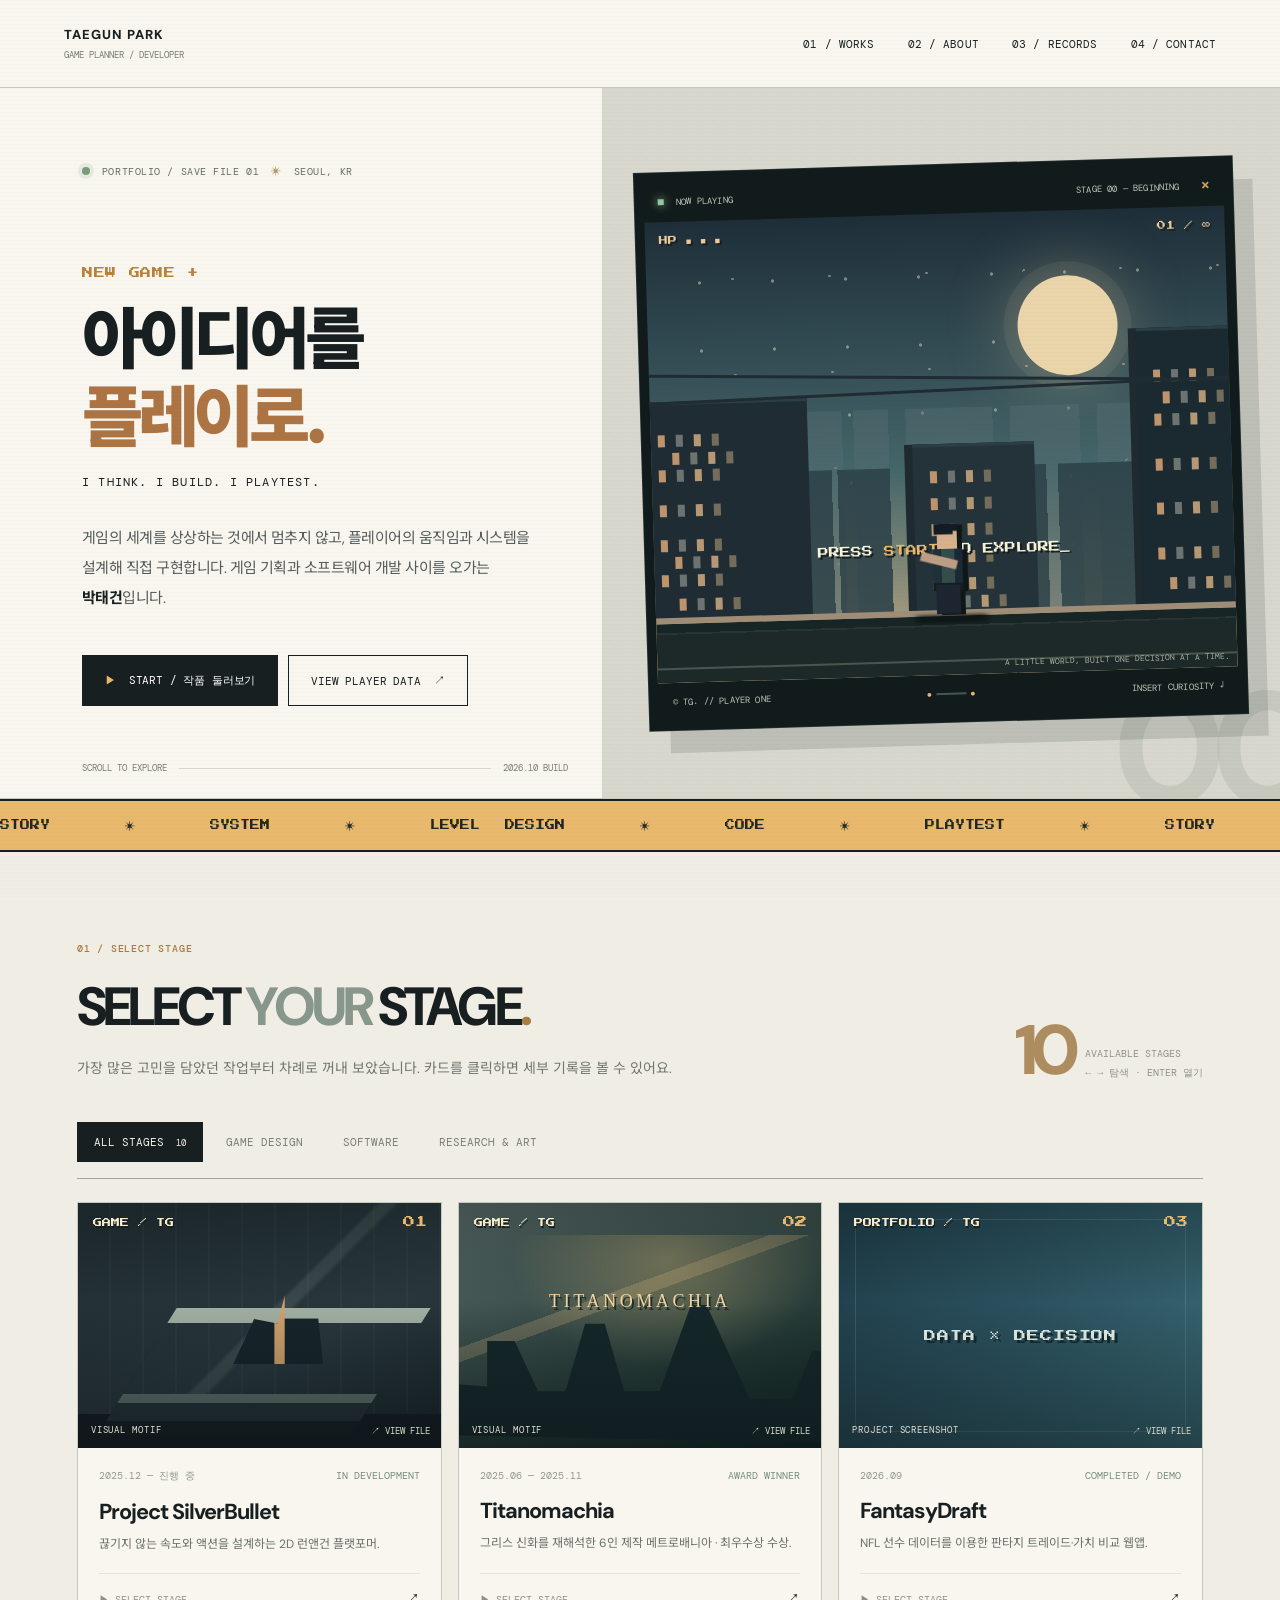
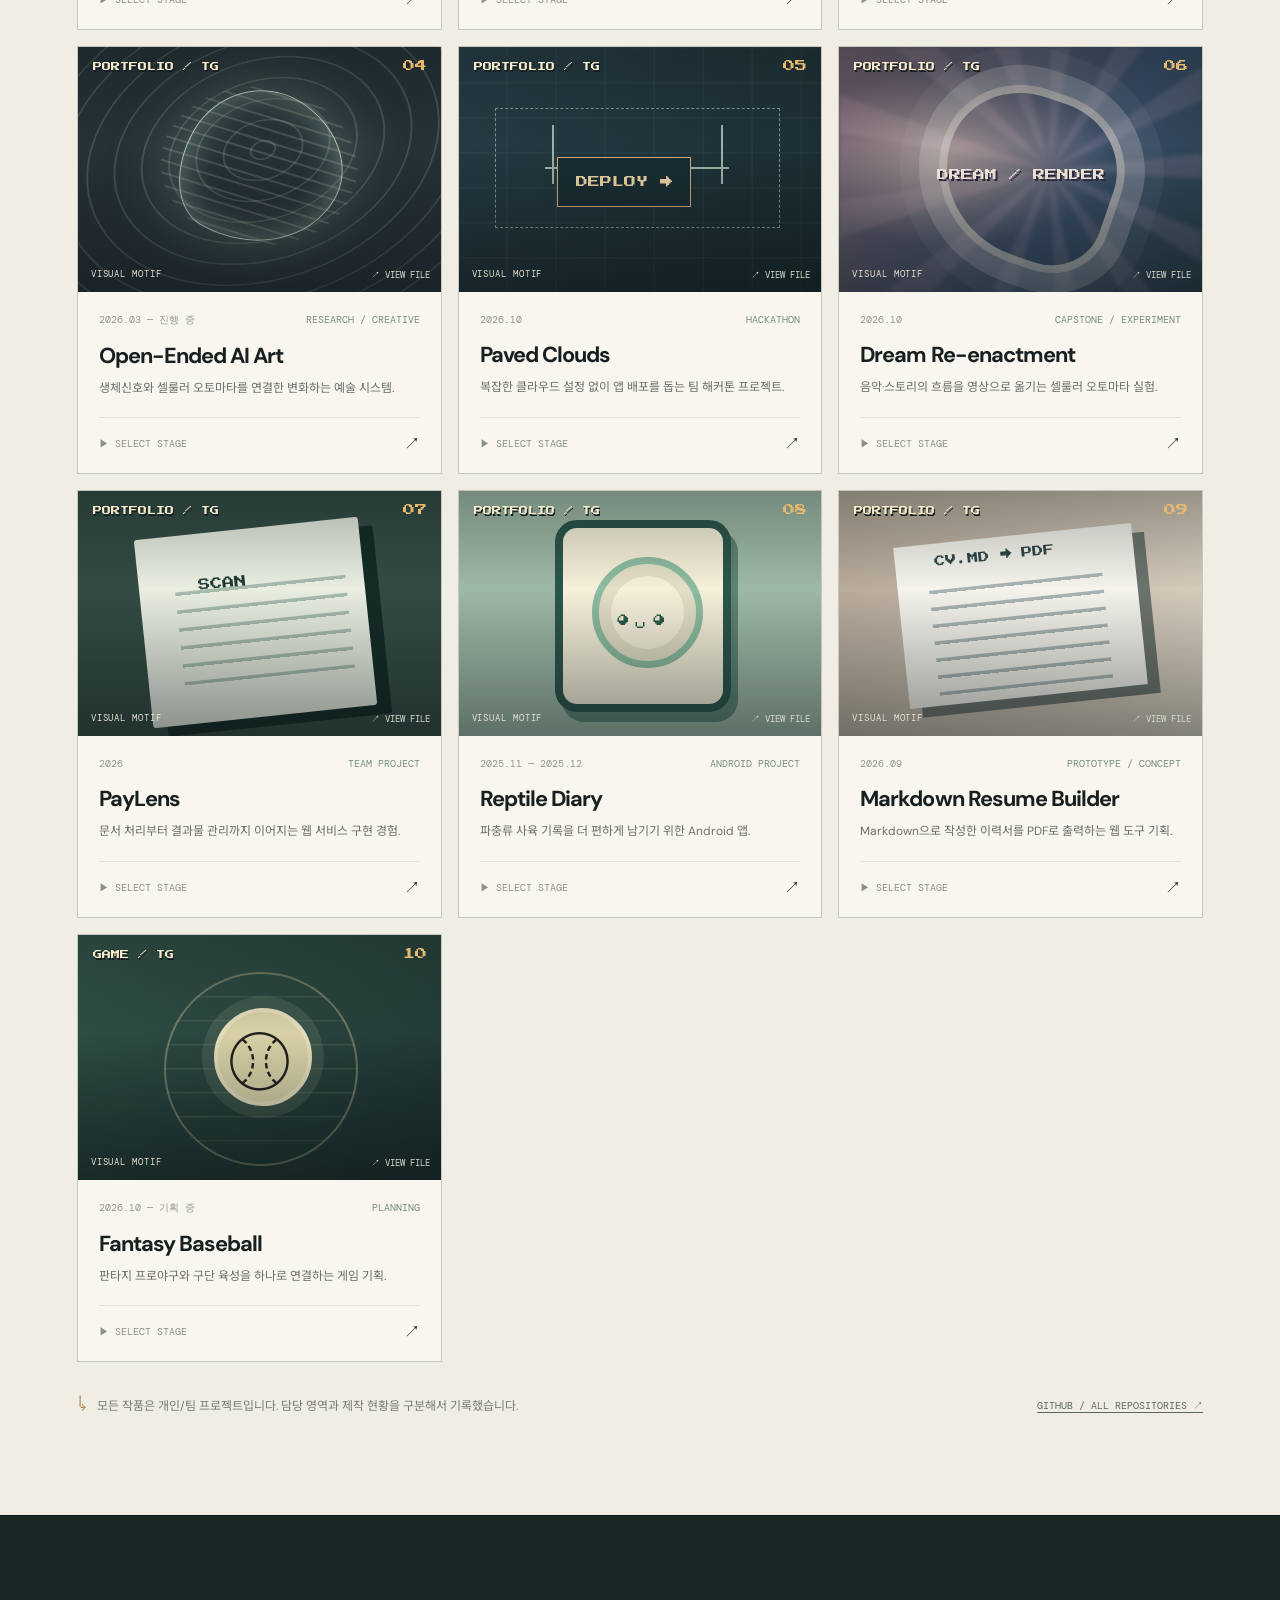
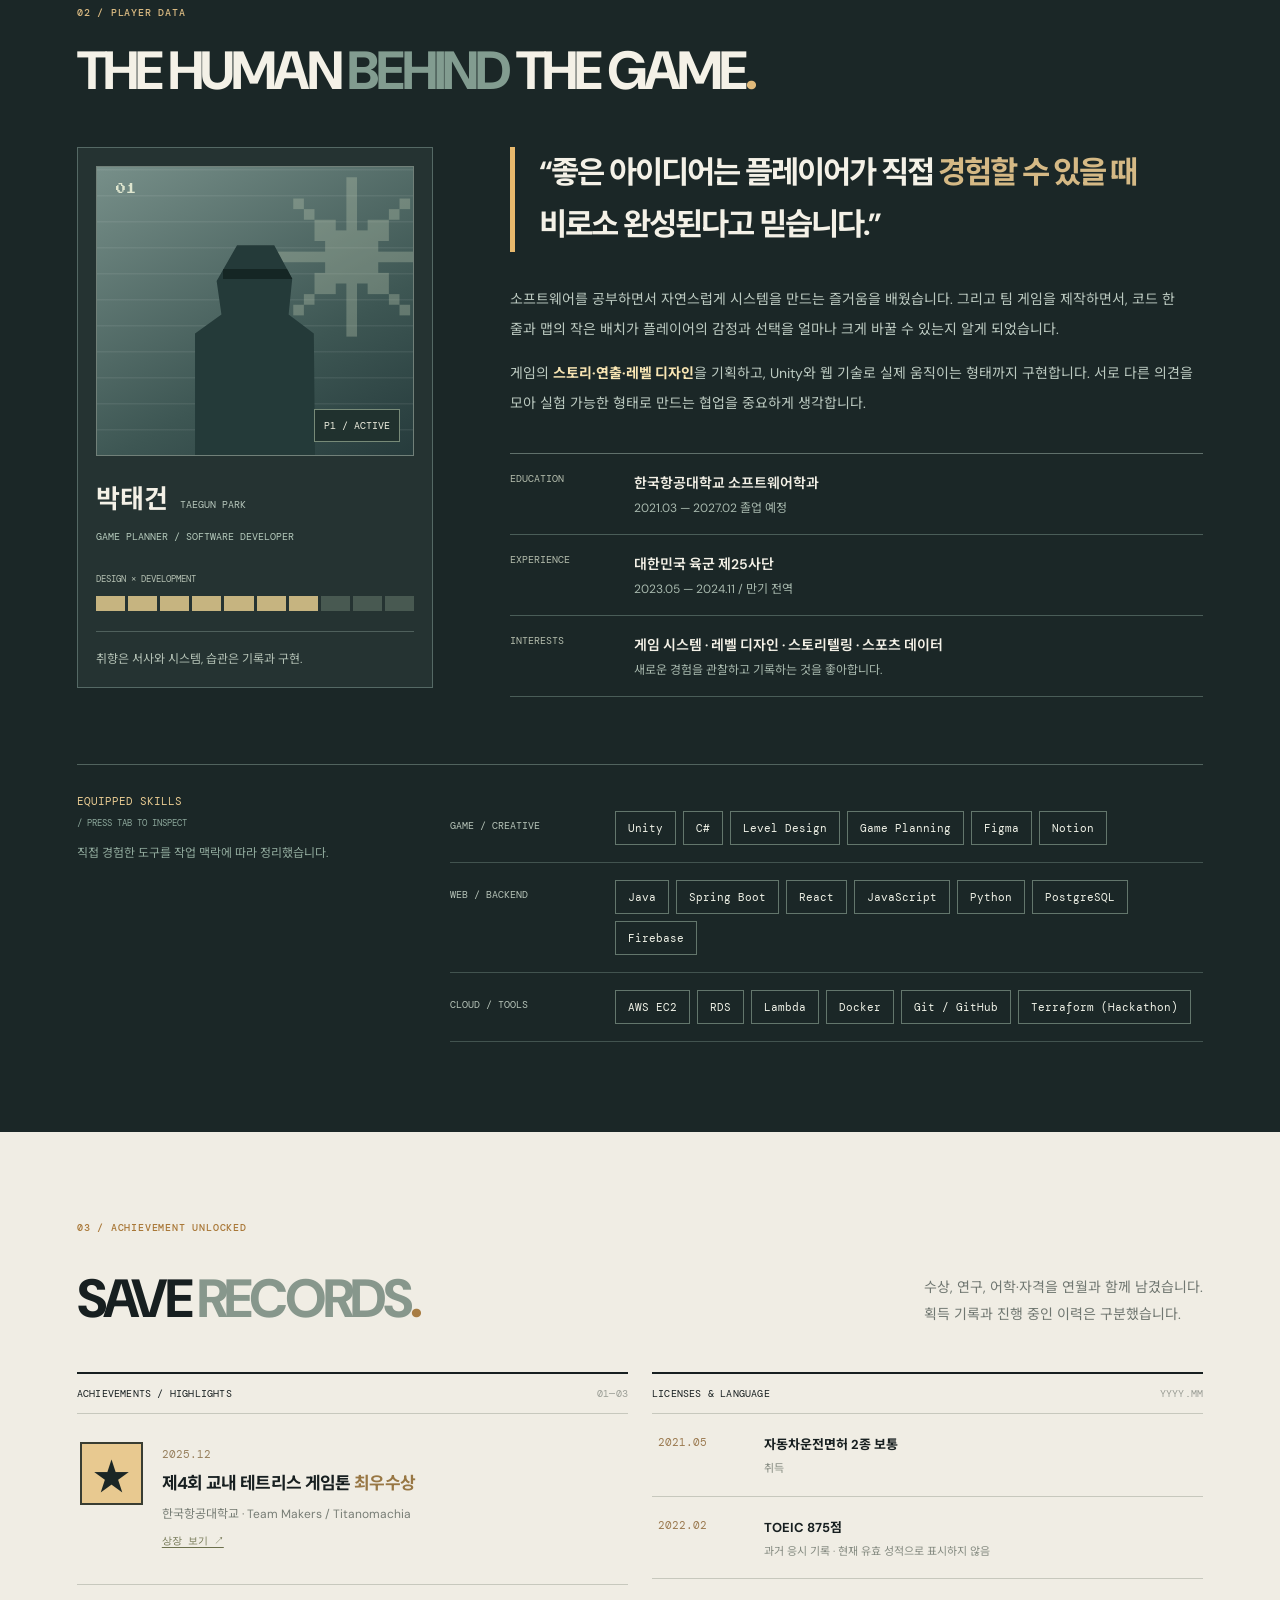
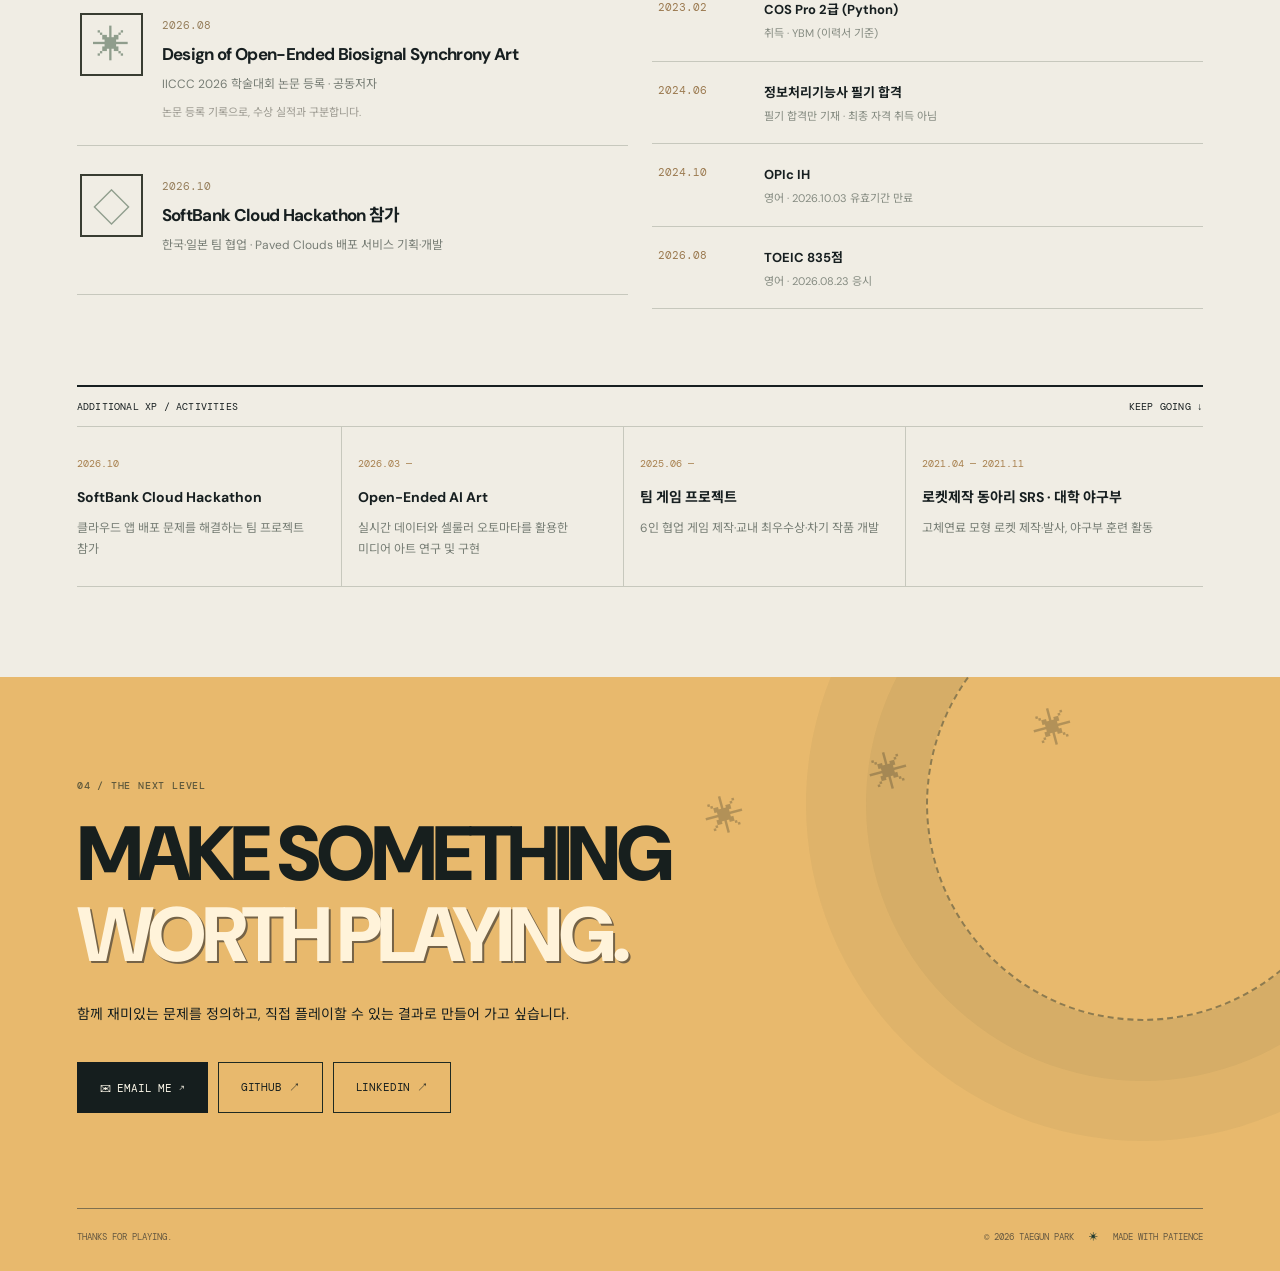
==== commit a8c6cefe: "Update portfolio v2" ====
--- a/index.html
+++ b/index.html
@@ -19,11 +19,10 @@
   <a class="skip-link" href="#projects">프로젝트로 바로가기</a>
   <div class="scanline" aria-hidden="true"></div>
   <header class="site-header" id="top">
-    <a class="mark" href="#top" aria-label="처음으로 돌아가기"><span class="mark-square">TG<span>_</span></span><span class="mark-copy">TAEGUN PARK<span>GAME PLANNER / DEVELOPER</span></span></a>
+    <a class="mark" href="#top" aria-label="처음으로 돌아가기"><span class="mark-copy">TAEGUN PARK<span>GAME PLANNER / DEVELOPER</span></span></a>
     <nav class="top-nav" aria-label="메인 메뉴">
       <a href="#projects">01 / WORKS</a><a href="#about">02 / ABOUT</a><a href="#records">03 / RECORDS</a><a href="#contact">04 / CONTACT</a>
     </nav>
-    <button class="sound-button" id="soundBtn" type="button" title="UI 사운드 켜기/끄기" aria-pressed="false"><span aria-hidden="true">♪</span> <span id="soundLabel">SOUND OFF</span></button>
     <button class="mobile-menu" id="menuBtn" type="button" aria-label="메뉴 열기" aria-expanded="false"><span></span><span></span></button>
   </header>
   <main>
@@ -70,7 +69,7 @@
     <section class="about-wrap" id="about" aria-labelledby="aboutTitle"><div class="section about">
       <div class="section-eyebrow">02 / PLAYER DATA</div><h2 id="aboutTitle">THE HUMAN <span>BEHIND</span> THE GAME<span class="period">.</span></h2>
       <div class="about-layout"><div class="profile-panel"><div class="profile-top"><div class="profile-portrait" aria-hidden="true"><span class="portrait-asterisk">✳</span><span class="portrait-code">01</span><div class="portrait-silhouette"><div></div></div></div><div class="profile-stamp">P1 / ACTIVE</div></div><div class="profile-name">박태건 <span>TAEGUN PARK</span></div><p>GAME PLANNER / SOFTWARE DEVELOPER</p><div class="profile-meter"><span>DESIGN × DEVELOPMENT</span><div><i></i><i></i><i></i><i></i><i></i><i></i><i></i><i class="pale"></i><i class="pale"></i><i class="pale"></i></div></div><div class="profile-small">취향은 서사와 시스템, 습관은 기록과 구현.</div></div>
-      <div class="about-main"><blockquote>“좋은 아이디어는 플레이어가 직접 <em>경험할 수 있을 때</em> 비로소 완성된다고 믿습니다.”</blockquote><p>소프트웨어를 공부하면서 자연스럽게 시스템을 만드는 즐거움을 배웠습니다. 그리고 팀 게임을 제작하면서, 코드 한 줄과 맵의 작은 배치가 플레이어의 감정과 선택을 얼마나 크게 바꿀 수 있는지 알게 되었습니다.</p><p>게임의 <strong>스토리·연출·레벨 디자인</strong>을 기획하고, Unity와 웹 기술로 실제 움직이는 형태까지 구현합니다. 서로 다른 의견을 모아 실험 가능한 형태로 만드는 협업을 중요하게 생각합니다.</p><div class="info-rows"><div><span>EDUCATION</span><strong>한국항공대학교 소프트웨어학과</strong><small>2021.03 — 2027.02 졸업 예정</small></div><div><span>EXPERIENCE</span><strong>대한민국 육군 제25사단 정보중대</strong><small>2023.05 — 2024.11 / 만기 전역</small></div><div><span>INTERESTS</span><strong>게임 시스템 · 레벨 디자인 · 스토리텔링 · 스포츠 데이터</strong><small>새로운 경험을 관찰하고 기록하는 것을 좋아합니다.</small></div></div></div></div>
+      <div class="about-main"><blockquote>“좋은 아이디어는 플레이어가 직접 <em>경험할 수 있을 때</em> 비로소 완성된다고 믿습니다.”</blockquote><p>소프트웨어를 공부하면서 자연스럽게 시스템을 만드는 즐거움을 배웠습니다. 그리고 팀 게임을 제작하면서, 코드 한 줄과 맵의 작은 배치가 플레이어의 감정과 선택을 얼마나 크게 바꿀 수 있는지 알게 되었습니다.</p><p>게임의 <strong>스토리·연출·레벨 디자인</strong>을 기획하고, Unity와 웹 기술로 실제 움직이는 형태까지 구현합니다. 서로 다른 의견을 모아 실험 가능한 형태로 만드는 협업을 중요하게 생각합니다.</p><div class="info-rows"><div><span>EDUCATION</span><strong>한국항공대학교 소프트웨어학과</strong><small>2021.03 — 2027.02 졸업 예정</small></div><div><span>EXPERIENCE</span><strong>대한민국 육군 제25사단</strong><small>2023.05 — 2024.11 / 만기 전역</small></div><div><span>INTERESTS</span><strong>게임 시스템 · 레벨 디자인 · 스토리텔링 · 스포츠 데이터</strong><small>새로운 경험을 관찰하고 기록하는 것을 좋아합니다.</small></div></div></div></div>
       <div class="skills-block"><div><div class="mini-title">EQUIPPED SKILLS <span>/ PRESS TAB TO INSPECT</span></div><div class="skills-sub">직접 경험한 도구를 작업 맥락에 따라 정리했습니다.</div></div><div class="skill-rows"><div><span>GAME / CREATIVE</span><div><b>Unity</b><b>C#</b><b>Level Design</b><b>Game Planning</b><b>Figma</b><b>Notion</b></div></div><div><span>WEB / BACKEND</span><div><b>Java</b><b>Spring Boot</b><b>React</b><b>JavaScript</b><b>Python</b><b>PostgreSQL</b><b>Firebase</b></div></div><div><span>CLOUD / TOOLS</span><div><b>AWS EC2</b><b>RDS</b><b>Lambda</b><b>Docker</b><b>Git / GitHub</b><b>Terraform (Hackathon)</b></div></div></div></div>
     </div></section>
 
@@ -79,7 +78,7 @@
       <div class="certs"><div class="records-label">LICENSES & LANGUAGE <span>YYYY.MM</span></div><div class="cert-table"><div class="cert-row"><span>2021.05</span><div><strong>자동차운전면허 2종 보통</strong><small>취득</small></div></div><div class="cert-row"><span>2022.02</span><div><strong>TOEIC 875점</strong><small>과거 응시 기록 · 현재 유효 성적으로 표시하지 않음</small></div></div><div class="cert-row"><span>2023.02</span><div><strong>COS Pro 2급 (Python)</strong><small>취득 · YBM (이력서 기준)</small></div></div><div class="cert-row"><span>2024.06</span><div><strong>정보처리기능사 필기 합격</strong><small>필기 합격만 기재 · 최종 자격 취득 아님</small></div></div><div class="cert-row"><span>2024.10</span><div><strong>OPIc IH</strong><small>영어 · 2026.10.03 유효기간 만료</small></div></div><div class="cert-row"><span>2026.08</span><div><strong>TOEIC 835점</strong><small>영어 · 2026.08.23 응시</small></div></div></div></div></div>
       <div class="timeline-heading"><span>ADDITIONAL XP / ACTIVITIES</span><span>KEEP GOING ↓</span></div><div class="timeline"><div class="timeline-item"><span>2026.10</span><strong>SoftBank Cloud Hackathon</strong><p>클라우드 앱 배포 문제를 해결하는 팀 프로젝트 참가</p></div><div class="timeline-item"><span>2026.03 —</span><strong>Open-Ended AI Art</strong><p>실시간 데이터와 셀룰러 오토마타를 활용한 미디어 아트 연구 및 구현</p></div><div class="timeline-item"><span>2025.06 —</span><strong>팀 게임 프로젝트</strong><p>6인 협업 게임 제작·교내 최우수상·차기 작품 개발</p></div><div class="timeline-item"><span>2021.04 — 2021.11</span><strong>로켓제작 동아리 SRS · 대학 야구부</strong><p>고체연료 모형 로켓 제작·발사, 야구부 훈련 활동</p></div></div>
     </section>
-    <section class="contact" id="contact"><div class="contact-pattern" aria-hidden="true">✳ ✳ ✳</div><div class="section-eyebrow">04 / THE NEXT LEVEL</div><h2>MAKE SOMETHING<br><em>WORTH PLAYING.</em></h2><p>함께 재미있는 문제를 정의하고, 직접 플레이할 수 있는 결과로 만들어 가고 싶습니다.</p><div class="contact-buttons"><a href="mailto:ptg0418@gmail.com" class="pixel-button contact-primary">✉ EMAIL ME ↗</a><a href="https://github.com/wisetg" target="_blank" rel="noopener noreferrer" class="pixel-button contact-ghost">GITHUB ↗</a><a href="https://www.linkedin.com/in/taegun-park-666827398" target="_blank" rel="noopener noreferrer" class="pixel-button contact-ghost">LINKEDIN ↗</a><a href="https://app.notion.com/p/3d642cdeab9e803ea230de7c51e737aa" target="_blank" rel="noopener noreferrer" class="pixel-button contact-ghost">NOTION ↗</a></div><div class="contact-end"><span>THANKS FOR PLAYING.</span><span>© <span id="copyrightYear">2026</span> TAEGUN PARK <span class="spark">✳</span> MADE WITH PATIENCE</span></div></section>
+    <section class="contact" id="contact"><div class="contact-pattern" aria-hidden="true">✳ ✳ ✳</div><div class="section-eyebrow">04 / THE NEXT LEVEL</div><h2>MAKE SOMETHING<br><em>WORTH PLAYING.</em></h2><p>함께 재미있는 문제를 정의하고, 직접 플레이할 수 있는 결과로 만들어 가고 싶습니다.</p><div class="contact-buttons"><a href="mailto:ptg0418@gmail.com" class="pixel-button contact-primary">✉ EMAIL ME ↗</a><a href="https://github.com/wisetg" target="_blank" rel="noopener noreferrer" class="pixel-button contact-ghost">GITHUB ↗</a><a href="https://www.linkedin.com/in/taegun-park-666827398" target="_blank" rel="noopener noreferrer" class="pixel-button contact-ghost">LINKEDIN ↗</a></div><div class="contact-end"><span>THANKS FOR PLAYING.</span><span>© <span id="copyrightYear">2026</span> TAEGUN PARK <span class="spark">✳</span> MADE WITH PATIENCE</span></div></section>
   </main>
   <div class="modal-backdrop" id="detailModal" hidden><section class="detail-modal" role="dialog" aria-modal="true" aria-labelledby="detailTitle"><div class="modal-head"><span id="detailNumber">STAGE 01 / DETAILS</span><button type="button" id="closeModal" aria-label="상세 정보 닫기">ESC / CLOSE ✕</button></div><div class="modal-art" id="detailArt"></div><div class="modal-body"><div class="modal-meta" id="detailMeta"></div><h2 id="detailTitle"></h2><p class="modal-lead" id="detailLead"></p><div class="modal-columns"><div><h3>MY ROLE</h3><p id="detailRole"></p></div><div><h3>WHAT I WORKED ON</h3><ul id="detailTasks"></ul></div></div><div class="modal-bottom"><div class="modal-tags" id="detailTags"></div><div class="modal-gallery" id="detailGallery"></div><div class="modal-links" id="detailLinks"></div></div></div></section></div>
   <div class="modal-backdrop" id="awardModal" hidden><div class="award-modal" role="dialog" aria-modal="true" aria-label="테트리스 게임톤 최우수상 상장"><div class="modal-head"><span>ACHIEVEMENT UNLOCKED / 2025.12</span><button type="button" id="closeAward">ESC / CLOSE ✕</button></div><img src="assets/tetris-award.jpg" alt="2025년 12월 2일 한국항공대학교 제4회 테트리스 게임톤 최우수상 상장" loading="lazy"><p>한국항공대학교 제4회 테트리스 게임톤 · 2025.12.02</p></div></div>
--- a/styles.css
+++ b/styles.css
@@ -1,6 +1,6 @@
 :root{--bg:#f0ede4;--paper:#f8f6ee;--ink:#171f20;--deep:#121b1b;--muted:#777d76;--border:#c7c8bd;--line:#d8d8cd;--yellow:#e8b96d;--green:#9ec1aa;--blue:#8fa9b3;--mono:'DM Mono',monospace;--body:'DM Sans','Noto Sans KR',sans-serif;--pixel:'Press Start 2P',monospace}
 *{box-sizing:border-box}html{scroll-behavior:smooth;scroll-padding-top:86px}body{margin:0;background:var(--bg);color:var(--ink);font-family:var(--body);-webkit-font-smoothing:antialiased}button,a{touch-action:manipulation}a{color:inherit;text-decoration:none}button{font:inherit;cursor:pointer}::selection{background:var(--yellow);color:var(--ink)}:focus-visible{outline:3px solid #ca8d33;outline-offset:4px}.skip-link{position:absolute;top:-90px;left:10px;z-index:90;padding:12px;background:var(--paper)}.skip-link:focus{top:8px}.scanline{pointer-events:none;position:fixed;inset:0;z-index:60;opacity:.13;background:repeating-linear-gradient(0deg,transparent 0,transparent 3px,rgba(3,8,8,.14) 4px);mix-blend-mode:multiply}
-.site-header{display:flex;align-items:center;gap:24px;justify-content:space-between;padding:17px clamp(22px,5vw,88px);background:var(--paper);border-bottom:1px solid var(--border);min-height:88px;position:relative;z-index:35}.mark{display:flex;align-items:center;gap:12px;white-space:nowrap}.mark-square{display:grid;place-items:center;width:46px;height:46px;background:var(--ink);color:var(--paper);font-size:18px;font-weight:800;letter-spacing:-2px}.mark-square span{color:var(--yellow)}.mark-copy{display:flex;flex-direction:column;gap:6px;font:800 13px var(--body);letter-spacing:.08em}.mark-copy span{font:9px var(--mono);color:var(--muted);letter-spacing:0}.top-nav{display:flex;gap:clamp(15px,2.6vw,42px);align-items:center}.top-nav a,.sound-button{font:11px var(--mono);letter-spacing:.01em;white-space:nowrap}.top-nav a:hover{color:#976c31}.sound-button{padding:12px 14px;border:1px solid var(--ink);background:transparent}.sound-button:hover{background:var(--yellow)}.mobile-menu{display:none;border:0;background:none;padding:12px}.mobile-menu span{display:block;background:var(--ink);width:23px;height:2px;margin:5px}
+.site-header{display:flex;align-items:center;gap:24px;justify-content:space-between;padding:17px clamp(22px,5vw,88px);background:var(--paper);border-bottom:1px solid var(--border);min-height:88px;position:relative;z-index:35}.mark{display:flex;align-items:center;gap:12px;white-space:nowrap}.mark-copy{display:flex;flex-direction:column;gap:6px;font:800 13px var(--body);letter-spacing:.08em}.mark-copy span{font:9px var(--mono);color:var(--muted);letter-spacing:0}.top-nav{display:flex;gap:clamp(15px,2.6vw,42px);align-items:center}.top-nav a{font:11px var(--mono);letter-spacing:.01em;white-space:nowrap}.top-nav a:hover{color:#976c31}.mobile-menu{display:none;border:0;background:none;padding:12px}.mobile-menu span{display:block;background:var(--ink);width:23px;height:2px;margin:5px}
 .hero{display:grid;grid-template-columns:minmax(0,.94fr) minmax(0,1.06fr);min-height:620px;background:var(--paper);border-bottom:1px solid var(--border)}.hero-copy{position:relative;display:flex;flex-direction:column;align-items:flex-start;padding:clamp(56px,6vw,96px) 34px 24px clamp(22px,6.4vw,106px)}.eyebrow,.section-eyebrow{font:10px var(--mono);letter-spacing:.055em;color:#646b64}.eyebrow{display:flex;align-items:center;gap:12px}.status-pip{background:#7c9a7c;width:8px;height:8px;border-radius:50%;box-shadow:0 0 0 4px #7c9a7c22}.divider-symbol{color:#ae956a}.hero-kicker{font:11px var(--pixel);color:#b9823b;letter-spacing:.06em;margin-top:90px;margin-bottom:17px}.hero h1{font-family:'Noto Sans KR',var(--body);font-size:clamp(56px,5.2vw,88px);line-height:1.17;letter-spacing:-.08em;margin:0;font-weight:900}.hero h1 em{font-style:normal;color:#ad7443}.hero-en{font:12px var(--mono);letter-spacing:.1em;margin:22px 0 18px}.hero-description{font-size:15px;line-height:2.02;color:#565d5c;max-width:480px;letter-spacing:-.035em;word-break:keep-all}.hero-description strong{color:var(--ink)}.hero-actions{display:flex;gap:10px;margin-top:27px;flex-wrap:wrap}.pixel-button{font:11px var(--mono);display:inline-flex;align-items:center;justify-content:center;gap:13px;padding:17px 22px;letter-spacing:-.015em;transition:transform .16s,background .16s,box-shadow .16s}.pixel-button:hover{transform:translateY(-3px);box-shadow:4px 4px 0 #0002}.pixel-button.primary{background:var(--ink);color:#fff;border:1px solid var(--ink)}.pixel-button.primary:hover{background:#354442}.pixel-button.secondary{border:1px solid var(--ink);background:transparent}.pixel-button.secondary:hover{background:var(--yellow)}.triangle{color:var(--yellow)}.hero-footnote{display:flex;align-items:center;width:100%;gap:12px;margin-top:auto;padding-top:56px;font:9px var(--mono);color:var(--muted)}.tiny-line{height:1px;background:var(--line);flex:1}.hero-visual{background:#d7d7ce;position:relative;overflow:hidden;display:flex;align-items:center;justify-content:center;padding:46px 40px}.hero-visual:before{content:'';position:absolute;inset:0;background-image:radial-gradient(#9ca09975 .8px,transparent .8px);background-size:13px 13px;opacity:.3}.game-chrome{position:relative;z-index:1;width:min(100%,720px);background:var(--deep);border:9px solid var(--deep);box-shadow:20px 23px 0 #16232223,0 0 0 1px #243130;transform:rotate(-1.7deg)}.game-topbar,.game-bottom{color:#bfc5b8;font:9px var(--mono);letter-spacing:.02em;display:flex;align-items:center;justify-content:space-between;padding:14px 14px}.game-topbar b{margin-left:16px;color:#d1a15d}.led{display:inline-block;width:6px;height:6px;background:#94c6a2;margin-right:7px;box-shadow:0 0 9px #94c6a2}.game-bottom{height:38px}.game-bullets{display:flex;align-items:center;gap:4px;color:#e3b372}.game-bullets i{width:30px;height:2px;background:#435856}.scene{height:clamp(320px,36vw,470px);position:relative;overflow:hidden;background:linear-gradient(#1e2e39 0%,#45676a 56%,#c5ac83 100%);image-rendering:pixelated}.sky-grain{position:absolute;inset:0;background:radial-gradient(#d2d8b1 1.5px,transparent 2px) 17px 28px/73px 68px,radial-gradient(#e2c7a2 1px,transparent 1.5px) 38px 11px/97px 96px;opacity:.5}.moon{width:100px;height:100px;border-radius:50%;position:absolute;right:19%;top:14%;background:#ead5aa;box-shadow:0 0 70px #eed4a166,0 0 0 14px #ebd7b312}.skyline{position:absolute;bottom:13%;left:0;right:0;background-repeat:repeat-x}.skyline-back{height:45%;opacity:.5;background:linear-gradient(90deg,#526b70 8%,transparent 8% 10%,#526b70 10% 17%,transparent 17% 20%,#526b70 20% 33%,transparent 33% 35%,#526b70 35% 41%,transparent 41% 44%,#526b70 44% 59%,transparent 59% 62%,#526b70 62% 74%,transparent 74% 77%,#526b70 77% 86%,transparent 86% 89%,#526b70 89%)}.skyline-mid{height:32%;opacity:.8;background:linear-gradient(90deg,#293e45 0 4%,transparent 4% 5%,#293e45 5% 18%,transparent 18% 20%,#293e45 20% 31%,transparent 31% 32%,#293e45 32% 41%,transparent 41% 44%,#293e45 44% 59%,transparent 59% 60%,#293e45 60% 68%,transparent 68% 70%,#293e45 70% 87%,transparent 87% 90%,#293e45 90%)}.building{position:absolute;bottom:13%;background:#202c33;border-top:3px solid #2b3e44;box-shadow:-8px 0 0 #1e2930}.building i{display:block;width:7px;height:12px;background:#bd946d;position:absolute;box-shadow:18px 0 #6d7370,36px 0 #b69874,54px 0 #756d5b}.building.one{left:-3%;width:30%;height:48%}.building.one i:nth-child(1),.building.two i:nth-child(1),.building.three i:nth-child(1){top:14%;left:14%}.building i:nth-child(2){top:30%;left:14%}.building i:nth-child(3){top:46%;left:14%}.building i:nth-child(4){top:62%;left:14%}.building i:nth-child(5){top:78%;left:14%}.building i:nth-child(6){top:89%;left:24%}.building i:nth-child(7){top:22%;left:22%}.building i:nth-child(8){top:70%;left:22%}.building.two{left:45%;height:37%;width:21%;background:#24333a}.building.three{right:-4%;height:61%;width:20%;background:#1b2930}.power-line{position:absolute;background:#202c33;height:3px;transform-origin:left}.line1{width:110%;top:33%;transform:rotate(2deg)}.line2{width:110%;top:39%;transform:rotate(-1deg)}.scene-ground{height:14%;position:absolute;bottom:0;left:0;right:0;background:linear-gradient(#182526 0 15%,#2a3432 15% 18%,#1c2928 18%);border-top:6px solid #9f8d77}.scene-ground:after{content:'';width:250%;height:2px;background:#4b5550;position:absolute;bottom:22%;left:0;box-shadow:0 22px #596159}.character{position:absolute;width:40px;height:96px;bottom:12%;left:47%;z-index:3;filter:drop-shadow(5px 1px 0 #101718)}.character .head{position:absolute;top:4px;left:10px;width:20px;height:21px;background:#d6b18b}.character .hair{position:absolute;top:0;left:7px;width:24px;height:11px;background:#141c23;clip-path:polygon(0 0,100% 0,100% 70%,80% 70%,80% 100%,0 100%)}.character .body{position:absolute;top:25px;left:5px;width:30px;height:42px;background:linear-gradient(90deg,#1f3039 0 30%,#344d4b 30% 75%,#1b2934 75%);border-bottom:8px solid #161e23}.character .arm{position:absolute;top:32px;left:-7px;width:37px;height:9px;background:#bd9e84;transform:rotate(15deg)}.character .leg{position:absolute;top:61px;width:12px;height:29px;background:#1c2530}.character .leg1{left:8px}.character .leg2{right:8px}.character .shadow{position:absolute;top:92px;width:70px;height:5px;background:#0d1514;left:-14px;filter:blur(2px)}.scene-hud{position:absolute;top:14px;left:14px;right:14px;display:flex;justify-content:space-between;color:#efcb99;font:9px var(--pixel);text-shadow:2px 2px 0 #171e20}.scene-prompt{position:absolute;left:0;right:0;bottom:26%;text-align:center;font:clamp(8px,.9vw,11px) var(--pixel);color:#f7f3d8;text-shadow:2px 2px #141e20;animation:blink 1.7s steps(1) infinite}.scene-prompt kbd{font:inherit;color:var(--yellow)}.scene-caption{position:absolute;right:8px;bottom:6px;color:#acb3a0;font:8px var(--mono)}.corner-number{font:800 160px var(--body);letter-spacing:-.08em;position:absolute;right:-30px;bottom:-56px;color:#b5b9ae7d;user-select:none}@keyframes blink{50%{opacity:.35}}
 .tape{overflow:hidden;background:var(--yellow);color:#222722;border-top:2px solid var(--ink);border-bottom:2px solid var(--ink);white-space:nowrap}.tape-track{font:10px var(--pixel);word-spacing:15px;min-width:max-content;padding:19px 0;animation:tape 40s linear infinite}@keyframes tape{to{transform:translateX(-45%)}}
 .section{max-width:1500px;margin:0 auto;padding:clamp(66px,7vw,116px) clamp(24px,6vw,100px)}.section-eyebrow{color:#a97838;font-weight:500;letter-spacing:.08em;margin-bottom:22px}.section-top{display:flex;align-items:end;justify-content:space-between;gap:20px;margin-bottom:40px}.section h2{font-family:var(--body);font-weight:800;line-height:1.12;font-size:clamp(39px,4.2vw,68px);letter-spacing:-.07em;margin:0}.section h2 span,.records-head h2 span{color:#87978c}.section h2 .period{color:#a87d44}.section-top p,.records-head p{font-size:14px;color:#707771;line-height:1.9;margin:18px 0 0;word-break:keep-all}.section-counter{display:flex;gap:12px;align-items:end}.section-counter>span{font-size:70px;font-weight:800;letter-spacing:-.1em;line-height:.9;color:#ad8d5f}.section-counter small{font:10px/1.9 var(--mono);color:#8c9189;white-space:nowrap}.filter-row{display:flex;align-items:center;gap:6px;flex-wrap:wrap;border-bottom:1px solid #9ea6a0;padding-bottom:16px;margin-bottom:23px}.filter{border:1px solid transparent;background:transparent;color:#777e77;font:11px var(--mono);padding:12px 16px}.filter span{font-size:9px;margin-left:5px}.filter.active,.filter:hover{background:var(--ink);color:#f6f4eb}.stage-grid{display:grid;grid-template-columns:repeat(3,minmax(0,1fr));gap:16px}.stage-card{background:var(--paper);border:1px solid var(--border);position:relative;min-width:0;transition:transform .2s,border-color .2s,box-shadow .2s}.stage-card:hover,.stage-card:focus-within{transform:translateY(-4px);box-shadow:6px 7px 0 #24343120;border-color:#627669}.stage-card[hidden]{display:none}.stage-card>button{display:block;text-align:left;border:0;width:100%;padding:0;background:transparent;color:inherit}.stage-art{height:245px;position:relative;overflow:hidden;background:#26332f}.stage-art .art-label{position:absolute;z-index:5;top:15px;left:15px;color:#f6eccc;font:9px var(--pixel);text-shadow:1px 2px #151d20}.stage-art .art-type{position:absolute;z-index:5;bottom:12px;left:13px;color:#e5e0d3;font:9px var(--mono);letter-spacing:.1em}.stage-art .art-bottom{position:absolute;z-index:4;right:11px;bottom:10px;font:9px var(--mono);color:#d6dacb}.stage-art .remote-shot{position:absolute;inset:0;width:100%;height:100%;object-fit:cover;object-position:center top;filter:brightness(.75) saturate(.75) contrast(1.05);transform:scale(1.05);transition:transform .45s ease,filter .4s}.stage-card:hover .remote-shot{transform:scale(1.12);filter:brightness(.92) saturate(.93)}.stage-art:after{content:'';position:absolute;inset:0;z-index:3;background:linear-gradient(180deg,rgba(10,20,19,.28),transparent 40%,rgba(9,17,19,.43) 100%);pointer-events:none}.art-decoration{position:absolute;inset:0}.stage-info{padding:21px 21px 18px;min-height:181px;display:flex;flex-direction:column}.stage-meta{display:flex;align-items:center;justify-content:space-between;color:#92988c;font:10px var(--mono);gap:12px}.stage-meta .card-status{color:#778e79}.stage-info h3{font:700 clamp(19px,1.7vw,27px) var(--body);letter-spacing:-.045em;margin:14px 0 8px}.stage-info p{font-size:12px;color:#6a706b;line-height:1.8;margin:0;word-break:keep-all}.stage-card-footer{display:flex;align-items:center;justify-content:space-between;border-top:1px solid #e3e3d9;margin-top:auto;padding-top:15px;font:10px var(--mono);color:#8a9188}.stage-card-footer span:last-child{color:#222c2b;font-size:16px}.stage-index{position:absolute;z-index:4;top:13px;right:14px;color:var(--yellow);font:12px var(--pixel)}.stage-info .lock-note{font:10px var(--mono);color:#a4824c}.project-note{font-size:12px;color:#777d72;line-height:2;margin-top:24px;display:flex;gap:10px;align-items:center;flex-wrap:wrap}.project-note>span{font-size:20px;color:#b28a4c}.project-note a{margin-left:auto;font:10px var(--mono);text-decoration:underline;text-underline-offset:3px;color:#5b695d}
@@ -20,8 +20,8 @@
 .contact{background:var(--yellow);color:#171f1e;padding:clamp(75px,8vw,130px) clamp(24px,6vw,100px) 28px;position:relative;overflow:hidden}.contact:before{content:'';position:absolute;right:-80px;top:-90px;width:430px;height:430px;border:2px dashed #25343077;border-radius:50%;box-shadow:0 0 0 60px #2f41290d,0 0 0 120px #2f41290c}.contact-pattern{position:absolute;right:11%;top:11%;font:40px Georgia;letter-spacing:60px;transform:rotate(-15deg);opacity:.25}.contact .section-eyebrow{color:#5f593c}.contact h2{font-size:clamp(40px,6vw,100px);font-weight:900;letter-spacing:-.065em;line-height:1.05;margin:0}.contact h2 em{font-style:normal;color:#fff3da;text-shadow:2px 2px 0 #756347}.contact>p{font-size:14px;line-height:1.9;margin-top:26px;max-width:510px}.contact-buttons{display:flex;gap:10px;flex-wrap:wrap;margin:34px 0 95px}.contact-primary{background:#151e1e;color:#f8f4e6;border:1px solid #151e1e}.contact-ghost{background:transparent;border:1px solid #1f2a22}.contact-ghost:hover{background:#f4e1be}.contact-end{display:flex;justify-content:space-between;gap:12px;border-top:1px solid #7f704f;padding-top:22px;font:9px var(--mono);color:#655841}.spark{color:#213a30;margin:0 10px}
 .modal-backdrop{position:fixed;inset:0;z-index:80;background:#09100fbd;display:flex;justify-content:center;align-items:center;padding:22px;overflow-y:auto;overscroll-behavior:contain}.modal-backdrop[hidden]{display:none}.detail-modal,.award-modal{background:var(--paper);width:min(760px,100%);border:1px solid #b7aa8b;box-shadow:12px 12px 0 #0007;max-height:min(92vh,1100px);overflow:auto;scrollbar-color:#aaa898 #eee}.modal-head{background:var(--ink);color:#eeeedf;display:flex;justify-content:space-between;align-items:center;gap:12px;padding:14px 19px;font:10px var(--mono);position:sticky;top:0;z-index:5}.modal-head button{background:none;border:1px solid #93a29a;color:#f2f0e6;padding:10px;font:10px var(--mono)}.modal-head button:hover{background:#475c51}.modal-art{height:260px;position:relative;overflow:hidden}.modal-art .stage-art{height:100%}.modal-body{padding:33px clamp(24px,4vw,48px) 38px}.modal-meta{font:11px var(--mono);color:#ac824c}.modal-body h2{font-size:clamp(30px,4vw,48px);letter-spacing:-.06em;line-height:1.2;margin:15px 0}.modal-lead{color:#58645b;font-size:15px;line-height:1.9;word-break:keep-all}.modal-columns{display:grid;grid-template-columns:1fr 1.5fr;gap:25px;margin-top:35px}.modal-columns h3{font:11px var(--mono);border-top:1px solid #b5b8af;padding-top:15px}.modal-columns p,.modal-columns li{font-size:13px;color:#66736c;line-height:1.9;word-break:keep-all}.modal-columns ul{padding-left:16px}.modal-bottom{border-top:1px solid #b5b8af;margin-top:25px;padding-top:23px}.modal-tags{display:flex;gap:6px;flex-wrap:wrap}.modal-tags span{font:10px var(--mono);padding:7px 9px;border:1px solid #c3c7b9}.modal-links{display:flex;gap:15px;flex-wrap:wrap;margin-top:25px}.modal-links a{font:11px var(--mono);text-decoration:underline;text-underline-offset:5px}.modal-links a:hover{color:#b18753}.award-modal{width:min(610px,100%)}.award-modal img{display:block;width:100%;max-height:72vh;object-fit:contain;padding:18px;background:#dfdfd7}.award-modal p{padding:0 23px 22px;font:12px var(--mono)}body.modal-open{overflow:hidden}
 @media(max-width:1180px){.top-nav{gap:15px}.top-nav a{font-size:10px}.hero-copy{padding-left:45px}.hero-visual{padding:30px}.hero-kicker{margin-top:60px}.stage-grid{grid-template-columns:repeat(2,minmax(0,1fr))}.stage-art{height:265px}.skills-block{grid-template-columns:1fr}.skill-rows>div{grid-template-columns:145px 1fr}}
-@media(max-width:840px){.site-header{min-height:73px;padding:12px 22px}.top-nav{display:none;position:absolute;left:0;right:0;top:100%;background:var(--paper);padding:22px;flex-direction:column;align-items:flex-start;border-bottom:1px solid var(--border)}.top-nav.open{display:flex}.mobile-menu{display:block}.site-header .sound-button{margin-left:auto}.hero{grid-template-columns:1fr}.hero-copy{min-height:520px;padding:60px 30px 25px}.hero-kicker{margin-top:50px}.hero-visual{padding:45px 48px}.game-chrome{max-width:580px}.scene{height:400px}.section-top{align-items:start}.section-counter{margin-top:65px}.about-layout{grid-template-columns:1fr}.profile-panel{width:100%;max-width:430px}.profile-portrait{height:260px}.records-layout{grid-template-columns:1fr}.timeline{grid-template-columns:repeat(2,1fr)}.timeline-item:nth-child(2){border-right:0}.contact h2{font-size:64px}}
-@media(max-width:560px){html{scroll-padding-top:72px}.mark-square{height:39px;width:39px;font-size:16px}.mark-copy{font-size:11px}.mark-copy span{font-size:8px}.sound-button{font-size:0;padding:9px 10px}.sound-button span:first-child{font-size:16px}.sound-button #soundLabel{display:none}.hero-copy{padding:49px 21px 22px;min-height:auto}.hero-kicker{font-size:9px;margin-top:52px}.hero h1{font-size:clamp(49px,13vw,65px)}.hero-en{font-size:10px}.hero-description{font-size:13px}.hero-actions{width:100%}.pixel-button{font-size:10px;padding:17px 14px}.hero-visual{padding:26px 26px 39px}.game-chrome{border-width:6px;transform:rotate(-1deg)}.game-topbar,.game-bottom{font-size:7px;padding:10px 6px}.scene{height:300px}.moon{height:78px;width:78px}.scene-hud{font-size:7px}.character{transform:scale(.8);transform-origin:bottom}.corner-number{font-size:100px;right:-12px;bottom:-28px}.scene-caption{font-size:6px}.tape-track{font-size:8px}.section{padding:72px 20px}.section h2{font-size:clamp(36px,9vw,51px)}.section-top{display:block}.section-top p{font-size:12px}.section-counter{margin-top:25px;justify-content:flex-end}.section-counter>span{font-size:42px}.section-counter small{font-size:8px}.filter-row{gap:3px}.filter{padding:10px 8px;font-size:9px}.stage-grid{grid-template-columns:1fr}.stage-art{height:225px}.stage-info{min-height:166px}.project-note a{margin-left:0}.about-layout{gap:38px}.about-main blockquote{font-size:24px}.about-main>p{font-size:13px}.info-rows>div{grid-template-columns:1fr;gap:8px}.info-rows>div>span{grid-row:auto}.skill-rows>div{grid-template-columns:1fr;gap:10px}.skill-rows b{font-size:10px}.records-head{display:block}.records-head p{font-size:12px}.achievement-card{gap:12px}.ach-icon{width:49px;height:49px;flex-basis:49px;font-size:30px}.achievement-card h3{font-size:15px}.cert-row{grid-template-columns:80px 1fr;gap:12px}.cert-row strong{font-size:12px}.timeline{grid-template-columns:1fr}.timeline-item{margin-right:0;border-right:0;border-bottom:1px solid var(--border)}.contact{padding:79px 21px 25px}.contact h2{font-size:clamp(35px,9vw,54px)}.contact-buttons{margin-bottom:80px}.contact-end{flex-direction:column;line-height:1.7}.modal-backdrop{padding:9px;align-items:center}.modal-art{height:180px}.modal-columns{grid-template-columns:1fr;gap:5px}.modal-head{font-size:9px}.modal-head button{font-size:9px}.detail-modal,.award-modal{max-height:95vh}}
+@media(max-width:840px){.site-header{min-height:73px;padding:12px 22px}.top-nav{display:none;position:absolute;left:0;right:0;top:100%;background:var(--paper);padding:22px;flex-direction:column;align-items:flex-start;border-bottom:1px solid var(--border)}.top-nav.open{display:flex}.mobile-menu{display:block}.hero{grid-template-columns:1fr}.hero-copy{min-height:520px;padding:60px 30px 25px}.hero-kicker{margin-top:50px}.hero-visual{padding:45px 48px}.game-chrome{max-width:580px}.scene{height:400px}.section-top{align-items:start}.section-counter{margin-top:65px}.about-layout{grid-template-columns:1fr}.profile-panel{width:100%;max-width:430px}.profile-portrait{height:260px}.records-layout{grid-template-columns:1fr}.timeline{grid-template-columns:repeat(2,1fr)}.timeline-item:nth-child(2){border-right:0}.contact h2{font-size:64px}}
+@media(max-width:560px){html{scroll-padding-top:72px}.mark-copy{font-size:11px}.mark-copy span{font-size:8px}.hero-copy{padding:49px 21px 22px;min-height:auto}.hero-kicker{font-size:9px;margin-top:52px}.hero h1{font-size:clamp(49px,13vw,65px)}.hero-en{font-size:10px}.hero-description{font-size:13px}.hero-actions{width:100%}.pixel-button{font-size:10px;padding:17px 14px}.hero-visual{padding:26px 26px 39px}.game-chrome{border-width:6px;transform:rotate(-1deg)}.game-topbar,.game-bottom{font-size:7px;padding:10px 6px}.scene{height:300px}.moon{height:78px;width:78px}.scene-hud{font-size:7px}.character{transform:scale(.8);transform-origin:bottom}.corner-number{font-size:100px;right:-12px;bottom:-28px}.scene-caption{font-size:6px}.tape-track{font-size:8px}.section{padding:72px 20px}.section h2{font-size:clamp(36px,9vw,51px)}.section-top{display:block}.section-top p{font-size:12px}.section-counter{margin-top:25px;justify-content:flex-end}.section-counter>span{font-size:42px}.section-counter small{font-size:8px}.filter-row{gap:3px}.filter{padding:10px 8px;font-size:9px}.stage-grid{grid-template-columns:1fr}.stage-art{height:225px}.stage-info{min-height:166px}.project-note a{margin-left:0}.about-layout{gap:38px}.about-main blockquote{font-size:24px}.about-main>p{font-size:13px}.info-rows>div{grid-template-columns:1fr;gap:8px}.info-rows>div>span{grid-row:auto}.skill-rows>div{grid-template-columns:1fr;gap:10px}.skill-rows b{font-size:10px}.records-head{display:block}.records-head p{font-size:12px}.achievement-card{gap:12px}.ach-icon{width:49px;height:49px;flex-basis:49px;font-size:30px}.achievement-card h3{font-size:15px}.cert-row{grid-template-columns:80px 1fr;gap:12px}.cert-row strong{font-size:12px}.timeline{grid-template-columns:1fr}.timeline-item{margin-right:0;border-right:0;border-bottom:1px solid var(--border)}.contact{padding:79px 21px 25px}.contact h2{font-size:clamp(35px,9vw,54px)}.contact-buttons{margin-bottom:80px}.contact-end{flex-direction:column;line-height:1.7}.modal-backdrop{padding:9px;align-items:center}.modal-art{height:180px}.modal-columns{grid-template-columns:1fr;gap:5px}.modal-head{font-size:9px}.modal-head button{font-size:9px}.detail-modal,.award-modal{max-height:95vh}}
 @media(prefers-reduced-motion:reduce){html{scroll-behavior:auto}*,*:before,*:after{animation-duration:.001ms!important;animation-iteration-count:1!important;transition-duration:.001ms!important}}
 
 .modal-gallery{margin-top:24px}.gallery-label{font:9px var(--mono);color:#8d816b;margin-bottom:10px}.gallery-grid{display:grid;grid-template-columns:repeat(4,minmax(0,1fr));gap:6px}.gallery-grid a{height:85px;border:1px solid #c1c3b9;display:block;overflow:hidden;background:#e1e4dc}.gallery-grid img{display:block;width:100%;height:100%;object-fit:cover;object-position:top;transition:transform .25s}.gallery-grid a:hover img{transform:scale(1.1)}
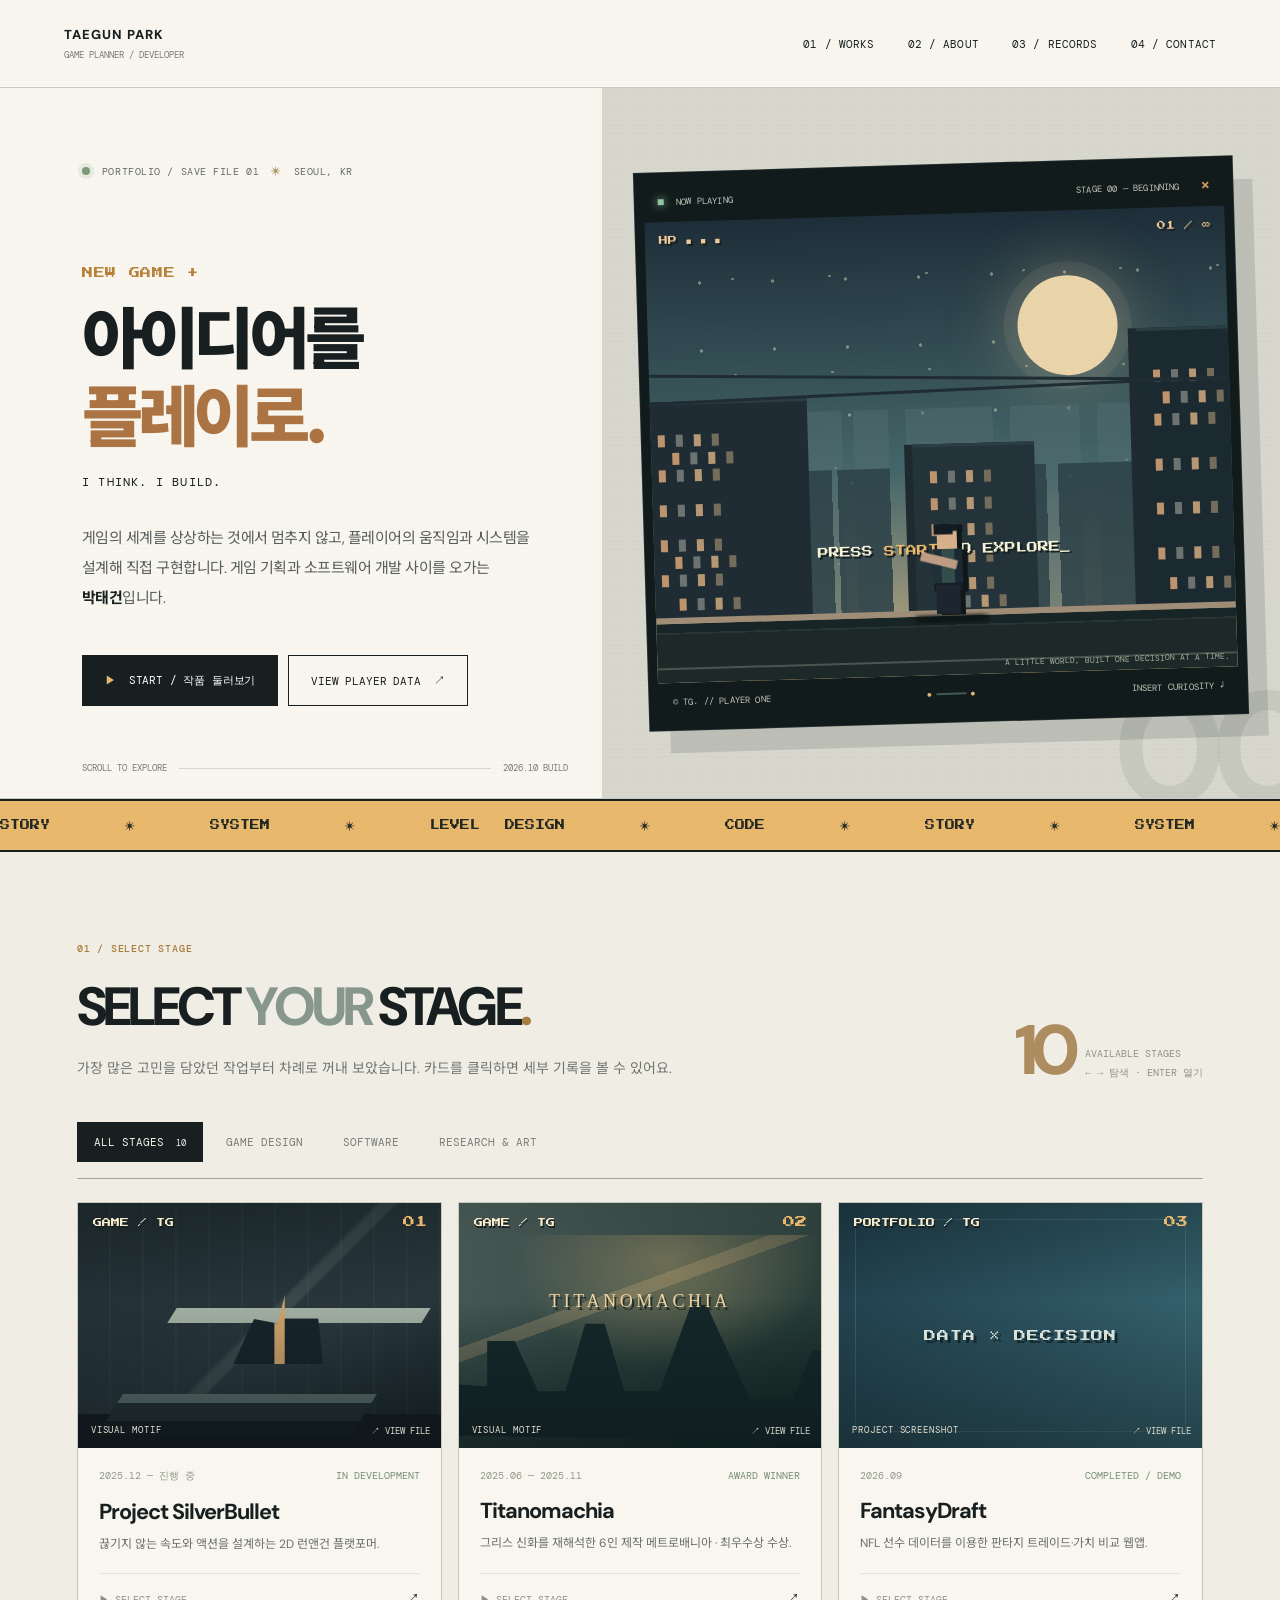
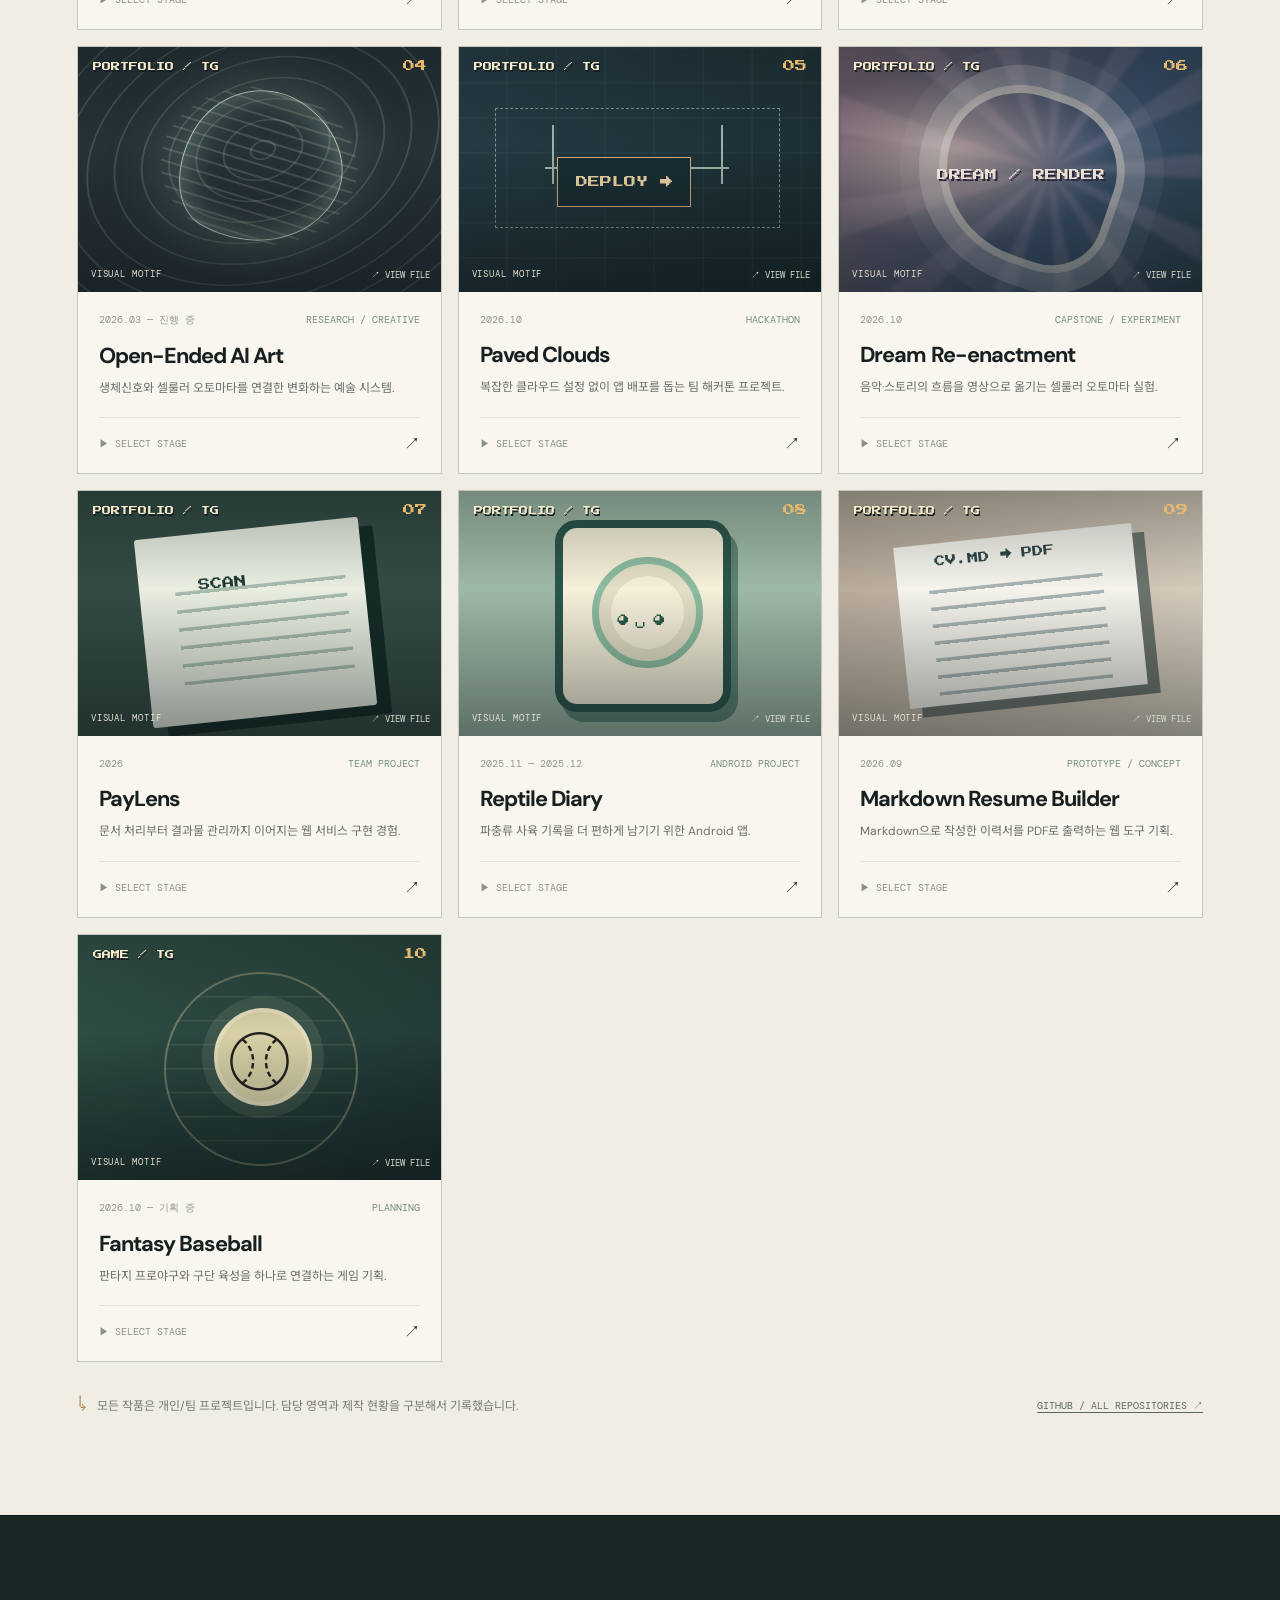
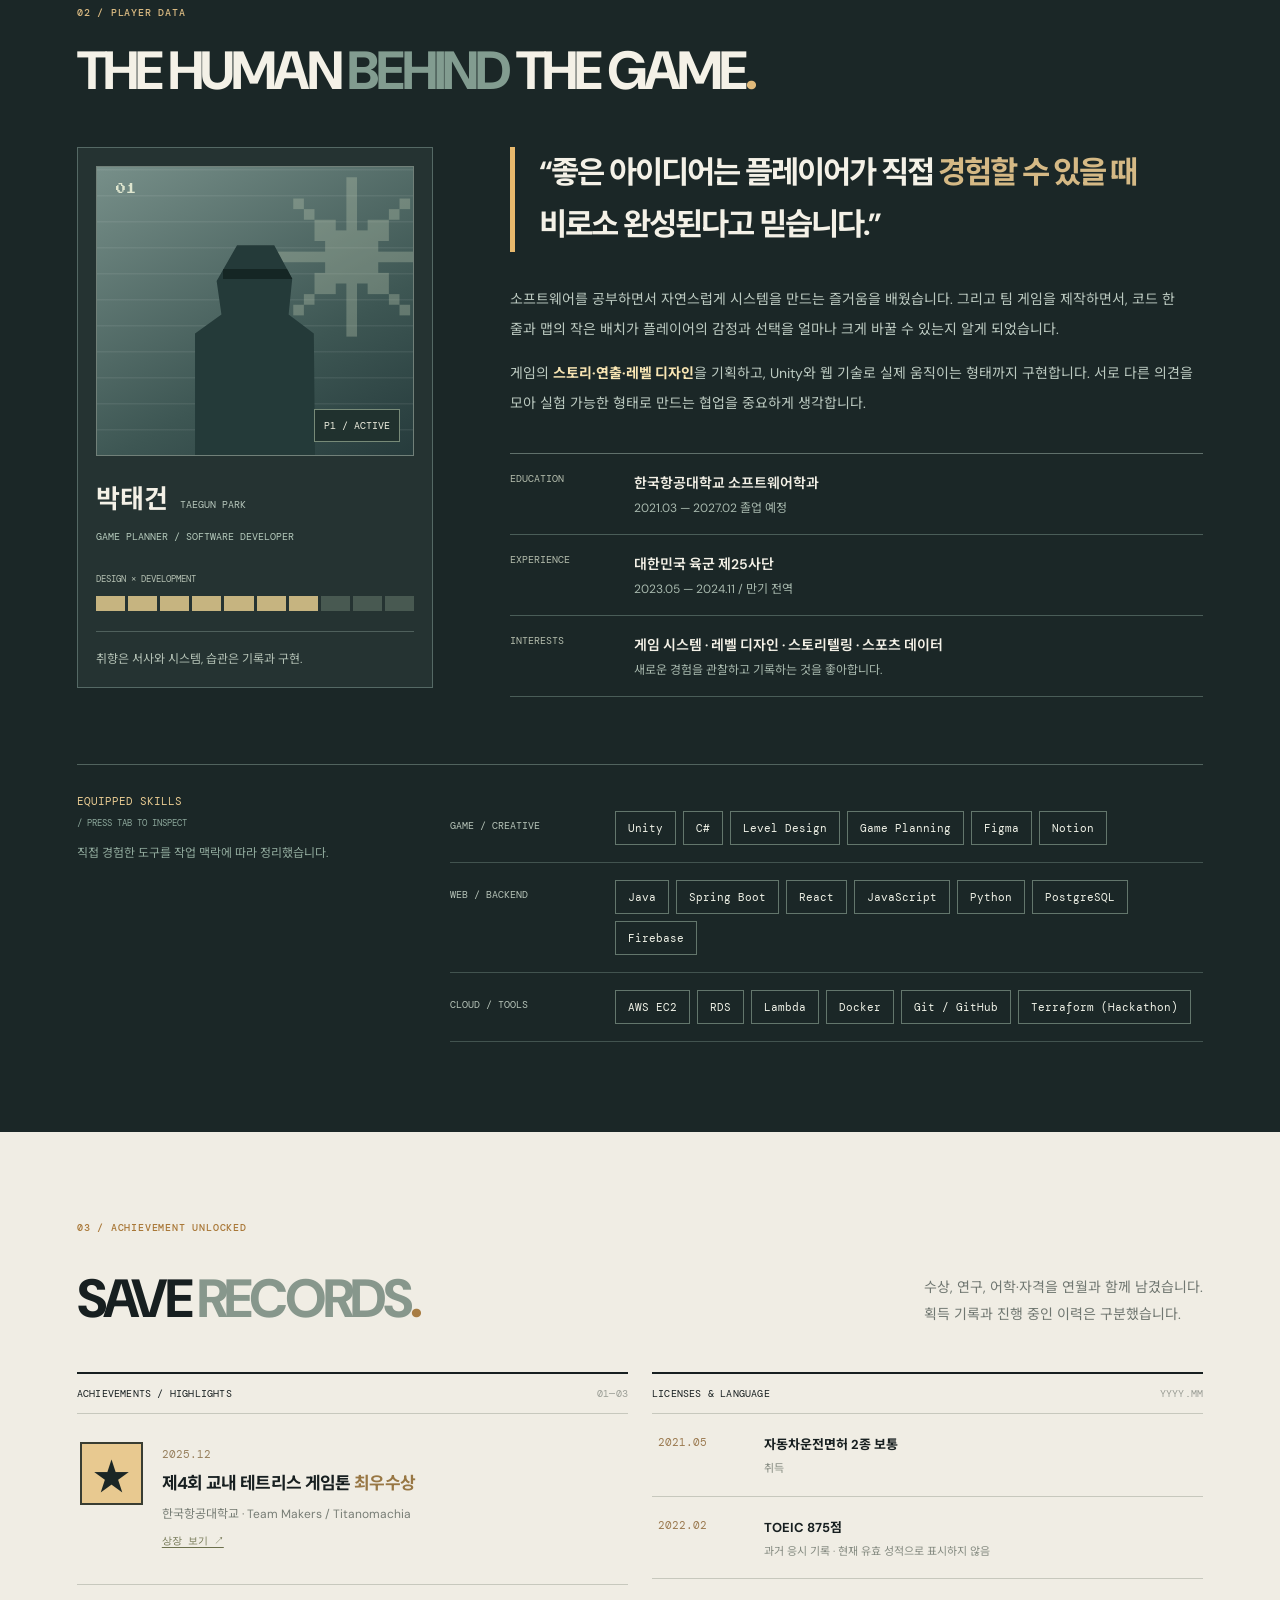
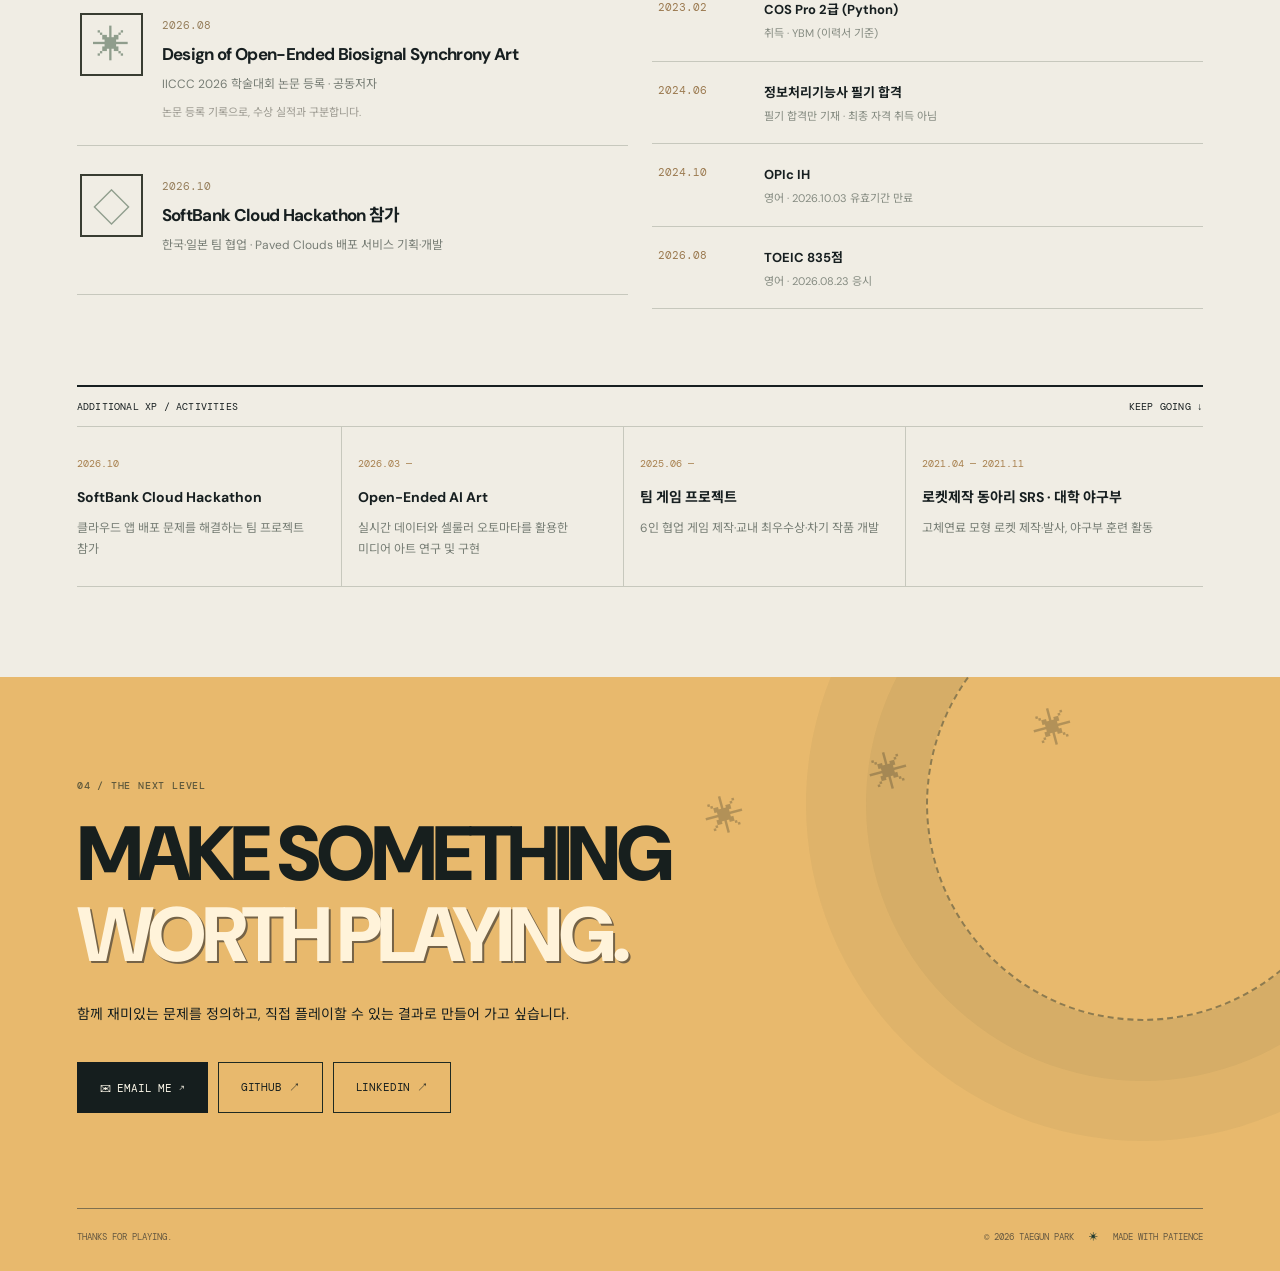
==== commit 71bf3ec2: "Update portfolio v3" ====
--- a/index.html
+++ b/index.html
@@ -31,7 +31,7 @@
         <div class="eyebrow"><span class="status-pip"></span> PORTFOLIO / SAVE FILE 01 <span class="divider-symbol">✳</span> SEOUL, KR</div>
         <div class="hero-kicker">NEW GAME +</div>
         <h1 id="heroTitle">아이디어를<br><em>플레이로.</em></h1>
-        <p class="hero-en">I THINK. I BUILD. I PLAYTEST.</p>
+        <p class="hero-en">I THINK. I BUILD.</p>
         <p class="hero-description">게임의 세계를 상상하는 것에서 멈추지 않고, 플레이어의 움직임과 시스템을 설계해 직접 구현합니다. 게임 기획과 소프트웨어 개발 사이를 오가는 <strong>박태건</strong>입니다.</p>
         <div class="hero-actions"><a class="pixel-button primary" href="#projects"><span class="triangle">▶</span> START / 작품 둘러보기</a><a class="pixel-button secondary" href="#about">VIEW PLAYER DATA <span aria-hidden="true">↗</span></a></div>
         <div class="hero-footnote"><span>SCROLL TO EXPLORE</span><div class="tiny-line"></div><span>2026.10 BUILD</span></div>
@@ -57,7 +57,7 @@
         <div class="corner-number">00</div>
       </div>
     </section>
-    <div class="tape"><div class="tape-track" aria-hidden="true">STORY &nbsp; ✳ &nbsp; SYSTEM &nbsp; ✳ &nbsp; LEVEL DESIGN &nbsp; ✳ &nbsp; CODE &nbsp; ✳ &nbsp; PLAYTEST &nbsp; ✳ &nbsp; STORY &nbsp; ✳ &nbsp; SYSTEM &nbsp; ✳ &nbsp; LEVEL DESIGN &nbsp; ✳ &nbsp; CODE &nbsp; ✳ &nbsp; PLAYTEST &nbsp; ✳</div></div>
+    <div class="tape"><div class="tape-track" aria-hidden="true">STORY &nbsp; ✳ &nbsp; SYSTEM &nbsp; ✳ &nbsp; LEVEL DESIGN &nbsp; ✳ &nbsp; CODE &nbsp; ✳ &nbsp; STORY &nbsp; ✳ &nbsp; SYSTEM &nbsp; ✳ &nbsp; LEVEL DESIGN &nbsp; ✳ &nbsp; CODE &nbsp; ✳</div></div>
 
     <section class="section projects-section" id="projects" aria-labelledby="projectsTitle">
       <div class="section-top"><div><div class="section-eyebrow">01 / SELECT STAGE</div><h2 id="projectsTitle">SELECT <span>YOUR</span> STAGE<span class="period">.</span></h2><p>가장 많은 고민을 담았던 작업부터 차례로 꺼내 보았습니다. 카드를 클릭하면 세부 기록을 볼 수 있어요.</p></div><div class="section-counter"><span id="projectCount">08</span><small>AVAILABLE STAGES<br>← → 탐색 · ENTER 열기</small></div></div>
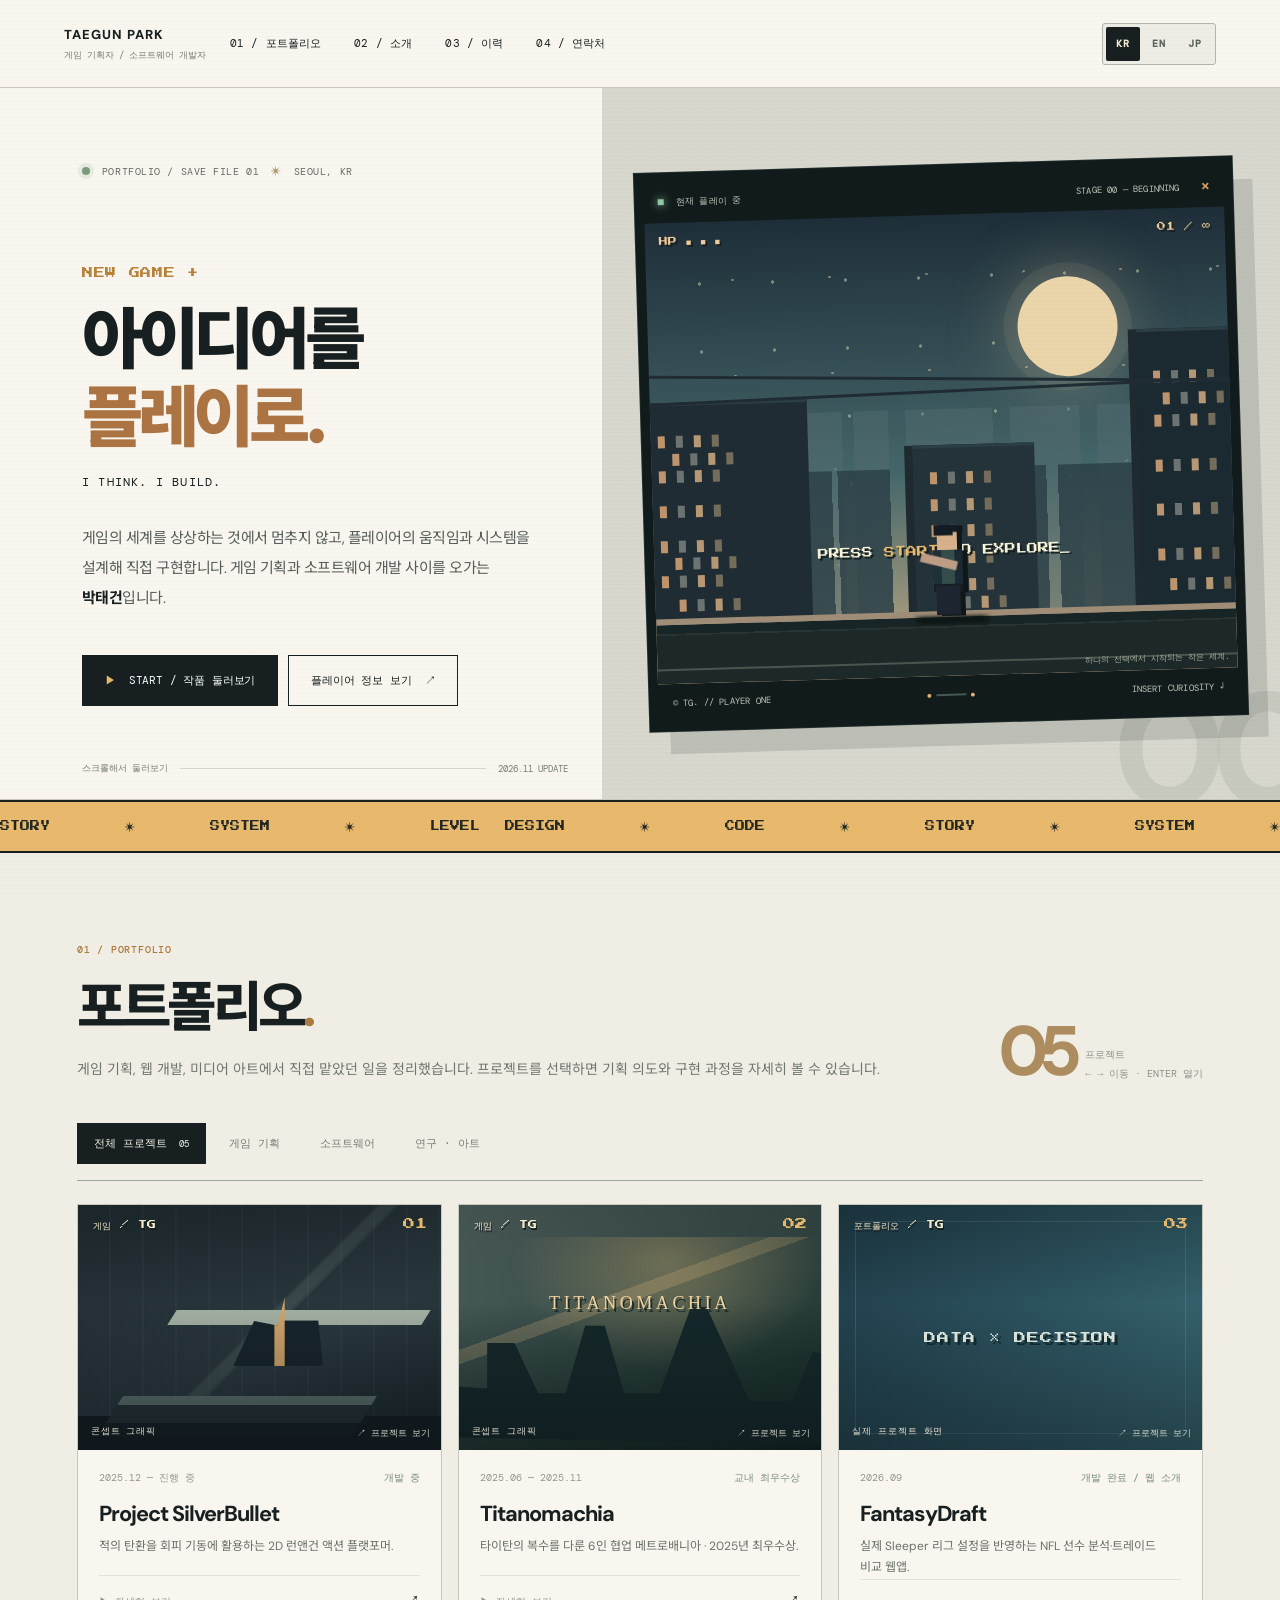
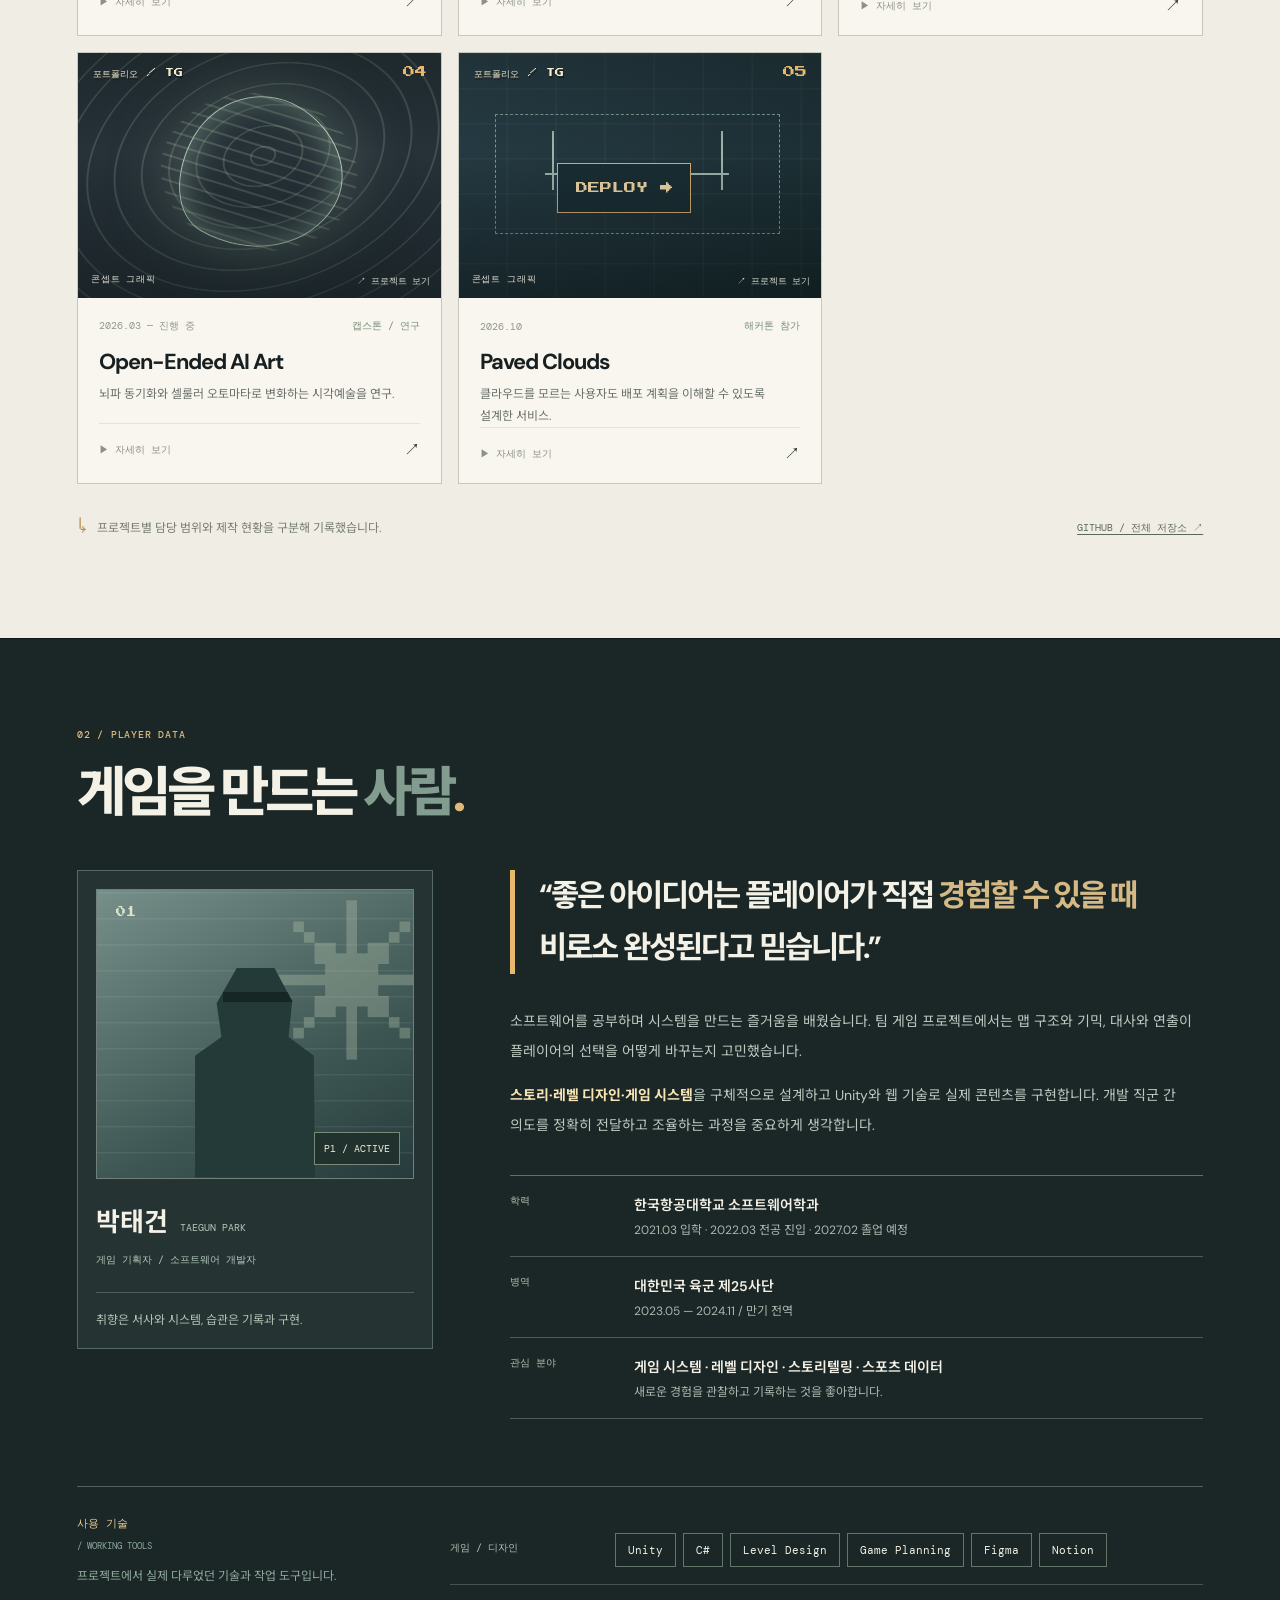
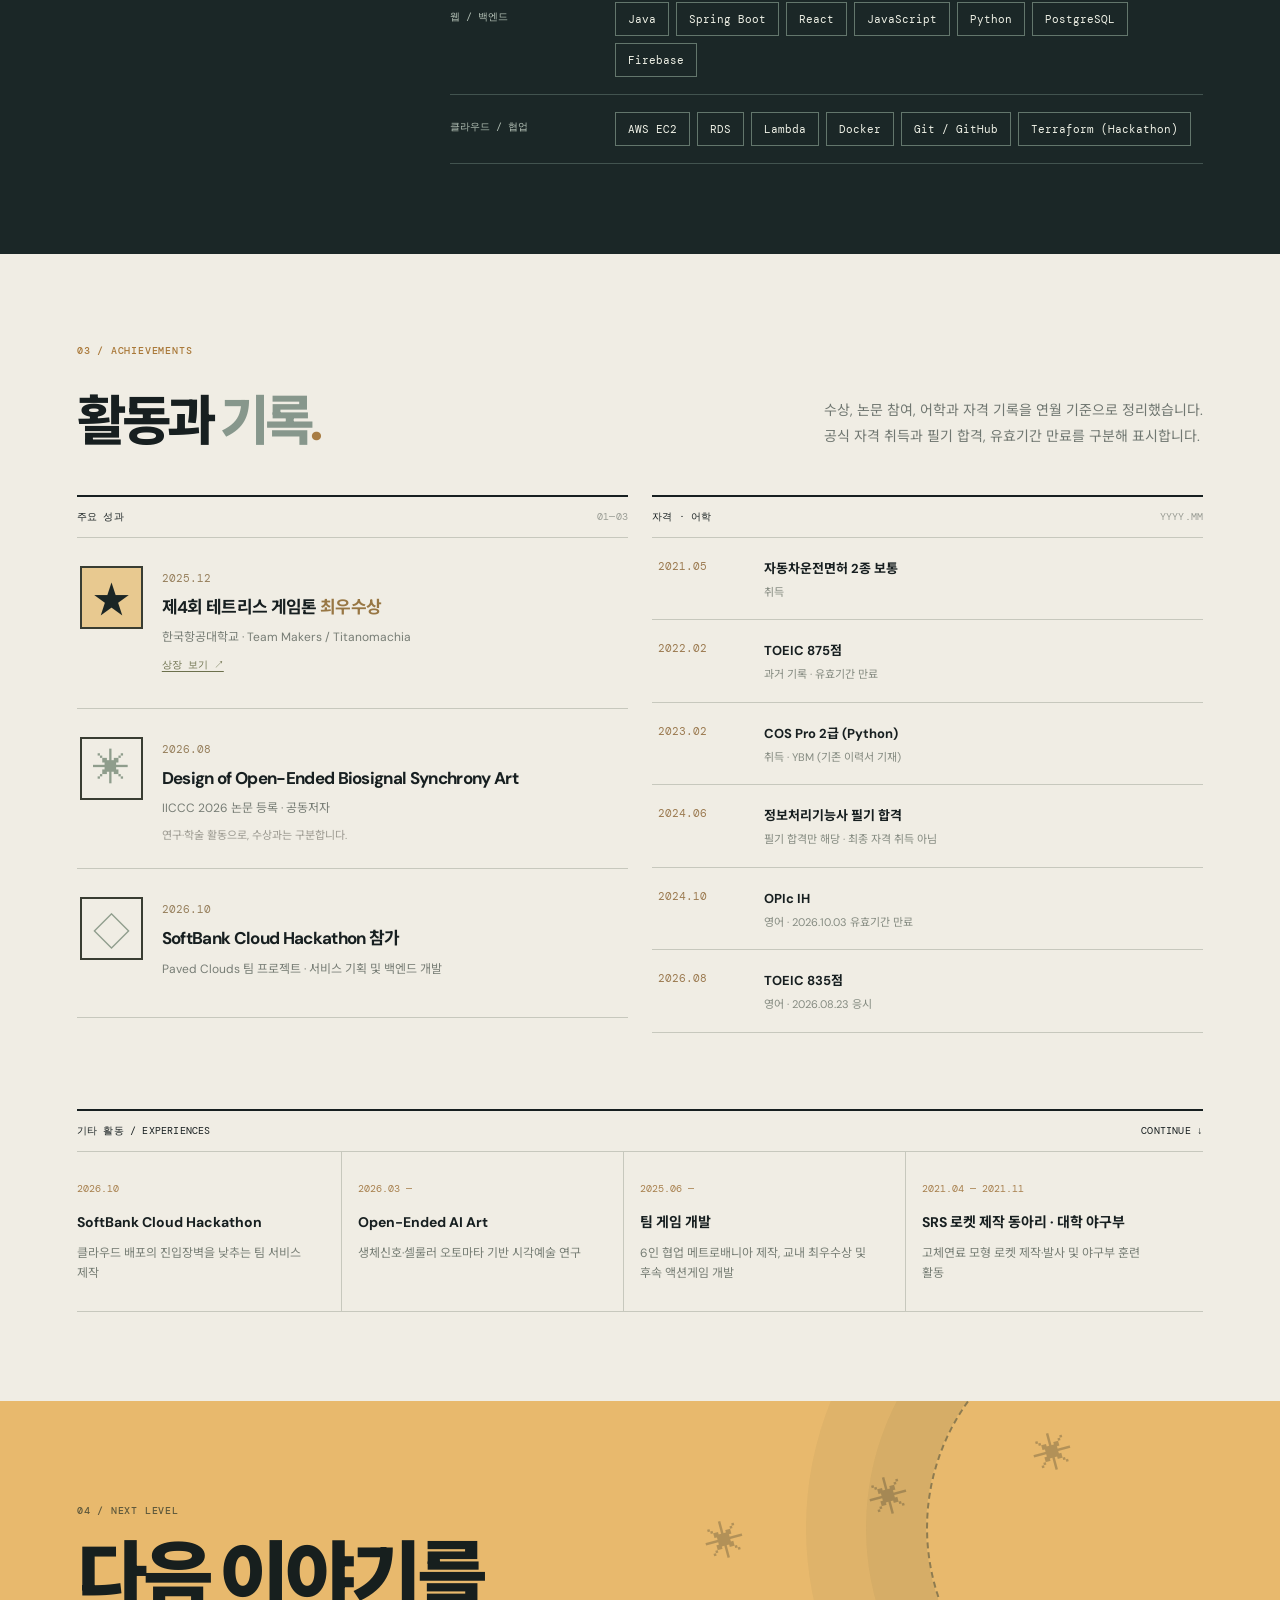
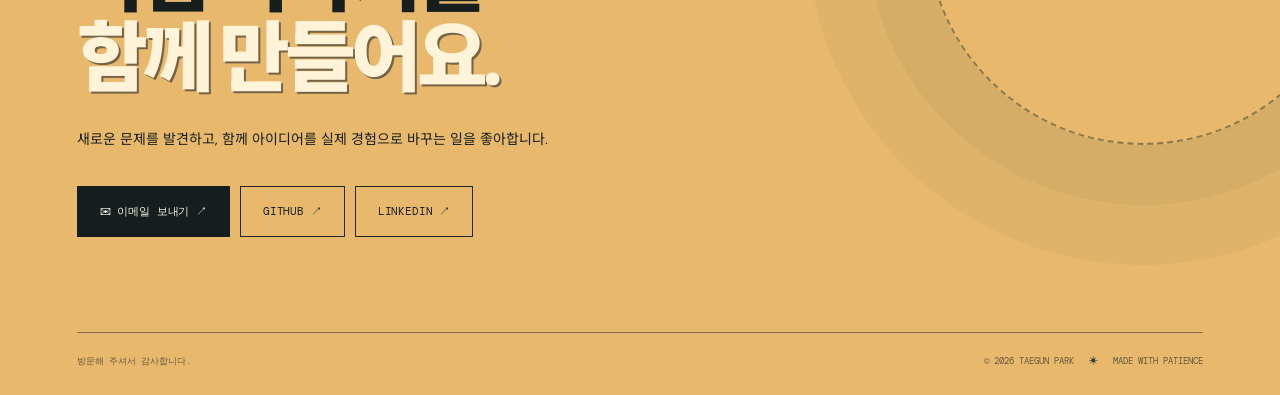
==== commit 80685b00: "Update portfolio v4" ====
--- a/index.html
+++ b/index.html
@@ -1,86 +1,84 @@
-<!doctype html>
+<!DOCTYPE html>
+
 <html lang="ko">
 <head>
-  <meta charset="utf-8">
-  <meta name="viewport" content="width=device-width, initial-scale=1">
-  <meta name="theme-color" content="#141a1a">
-  <meta name="description" content="Taegun Park — 게임의 규칙과 경험을 기획하고, 코드로 구현하는 개발자 포트폴리오.">
-  <meta property="og:title" content="TAEGUN PARK — SELECT YOUR STAGE">
-  <meta property="og:description" content="Game planning · Level design · Software engineering">
-  <title>TAEGUN PARK — Portfolio / PLAYER ONE</title>
-  <link rel="icon" href="assets/favicon.svg" type="image/svg+xml">
-  <link rel="preconnect" href="https://fonts.googleapis.com">
-  <link rel="preconnect" href="https://fonts.gstatic.com" crossorigin>
-  <link href="https://fonts.googleapis.com/css2?family=DM+Mono:wght@400;500&family=DM+Sans:wght@400;500;600;700;800&family=Noto+Sans+KR:wght@400;500;600;700;800;900&family=Press+Start+2P&display=swap" rel="stylesheet">
-  <link rel="stylesheet" href="styles.css">
-  <script src="app.js" defer></script>
+<meta charset="utf-8"/>
+<meta content="width=device-width, initial-scale=1" name="viewport"/>
+<meta content="#141a1a" name="theme-color"/>
+<meta content="Taegun Park — 게임의 규칙과 경험을 기획하고, 코드로 구현하는 개발자 포트폴리오." name="description"/>
+<meta content="TAEGUN PARK — PORTFOLIO" property="og:title"/>
+<meta content="Game planning · Level design · Software engineering" property="og:description"/>
+<title>TAEGUN PARK — PORTFOLIO</title>
+<link href="assets/favicon.svg" rel="icon" type="image/svg+xml"/>
+<link href="https://fonts.googleapis.com" rel="preconnect"/>
+<link crossorigin="" href="https://fonts.gstatic.com" rel="preconnect"/>
+<link href="https://fonts.googleapis.com/css2?family=DM+Mono:wght@400;500&amp;family=DM+Sans:wght@400;500;600;700;800&amp;family=Noto+Sans+KR:wght@400;500;600;700;800;900&amp;family=Press+Start+2P&amp;display=swap" rel="stylesheet"/>
+<link href="styles.css" rel="stylesheet"/>
+<script defer="True" src="portfolio-data.js"></script><script defer="" src="app.js"></script>
 </head>
 <body>
-  <a class="skip-link" href="#projects">프로젝트로 바로가기</a>
-  <div class="scanline" aria-hidden="true"></div>
-  <header class="site-header" id="top">
-    <a class="mark" href="#top" aria-label="처음으로 돌아가기"><span class="mark-copy">TAEGUN PARK<span>GAME PLANNER / DEVELOPER</span></span></a>
-    <nav class="top-nav" aria-label="메인 메뉴">
-      <a href="#projects">01 / WORKS</a><a href="#about">02 / ABOUT</a><a href="#records">03 / RECORDS</a><a href="#contact">04 / CONTACT</a>
-    </nav>
-    <button class="mobile-menu" id="menuBtn" type="button" aria-label="메뉴 열기" aria-expanded="false"><span></span><span></span></button>
-  </header>
-  <main>
-    <section class="hero" aria-labelledby="heroTitle">
-      <div class="hero-copy">
-        <div class="eyebrow"><span class="status-pip"></span> PORTFOLIO / SAVE FILE 01 <span class="divider-symbol">✳</span> SEOUL, KR</div>
-        <div class="hero-kicker">NEW GAME +</div>
-        <h1 id="heroTitle">아이디어를<br><em>플레이로.</em></h1>
-        <p class="hero-en">I THINK. I BUILD.</p>
-        <p class="hero-description">게임의 세계를 상상하는 것에서 멈추지 않고, 플레이어의 움직임과 시스템을 설계해 직접 구현합니다. 게임 기획과 소프트웨어 개발 사이를 오가는 <strong>박태건</strong>입니다.</p>
-        <div class="hero-actions"><a class="pixel-button primary" href="#projects"><span class="triangle">▶</span> START / 작품 둘러보기</a><a class="pixel-button secondary" href="#about">VIEW PLAYER DATA <span aria-hidden="true">↗</span></a></div>
-        <div class="hero-footnote"><span>SCROLL TO EXPLORE</span><div class="tiny-line"></div><span>2026.10 BUILD</span></div>
-      </div>
-      <div class="hero-visual">
-        <div class="game-chrome">
-          <div class="game-topbar"><span><i class="led"></i> NOW PLAYING</span><span>STAGE 00 — BEGINNING <b>✕</b></span></div>
-          <div class="scene" role="img" aria-label="한밤의 픽셀 아트 도시와 플레이어 캐릭터가 있는 레트로 게임 장면">
-            <div class="sky-grain"></div><div class="moon"></div>
-            <div class="skyline skyline-back"></div><div class="skyline skyline-mid"></div>
-            <div class="building one"><i></i><i></i><i></i><i></i><i></i><i></i><i></i><i></i></div>
-            <div class="building two"><i></i><i></i><i></i><i></i><i></i><i></i></div>
-            <div class="building three"><i></i><i></i><i></i><i></i><i></i><i></i><i></i></div>
-            <div class="power-line line1"></div><div class="power-line line2"></div>
-            <div class="character"><div class="head"></div><div class="hair"></div><div class="body"></div><div class="arm"></div><div class="leg leg1"></div><div class="leg leg2"></div><div class="shadow"></div></div>
-            <div class="scene-ground"></div>
-            <div class="scene-hud"><span>HP ■ ■ ■</span><span>01 / ∞</span></div>
-            <div class="scene-prompt">PRESS <kbd>START</kbd> TO EXPLORE_</div>
-            <div class="scene-caption">A LITTLE WORLD, BUILT ONE DECISION AT A TIME.</div>
-          </div>
-          <div class="game-bottom"><span>© TG. // PLAYER ONE</span><span class="game-bullets">● <i></i> ●</span><span>INSERT CURIOSITY ↵</span></div>
-        </div>
-        <div class="corner-number">00</div>
-      </div>
-    </section>
-    <div class="tape"><div class="tape-track" aria-hidden="true">STORY &nbsp; ✳ &nbsp; SYSTEM &nbsp; ✳ &nbsp; LEVEL DESIGN &nbsp; ✳ &nbsp; CODE &nbsp; ✳ &nbsp; STORY &nbsp; ✳ &nbsp; SYSTEM &nbsp; ✳ &nbsp; LEVEL DESIGN &nbsp; ✳ &nbsp; CODE &nbsp; ✳</div></div>
-
-    <section class="section projects-section" id="projects" aria-labelledby="projectsTitle">
-      <div class="section-top"><div><div class="section-eyebrow">01 / SELECT STAGE</div><h2 id="projectsTitle">SELECT <span>YOUR</span> STAGE<span class="period">.</span></h2><p>가장 많은 고민을 담았던 작업부터 차례로 꺼내 보았습니다. 카드를 클릭하면 세부 기록을 볼 수 있어요.</p></div><div class="section-counter"><span id="projectCount">08</span><small>AVAILABLE STAGES<br>← → 탐색 · ENTER 열기</small></div></div>
-      <div class="filter-row" role="group" aria-label="프로젝트 필터"><button class="filter active" data-filter="all" aria-pressed="true">ALL STAGES <span id="countAll">08</span></button><button class="filter" data-filter="game" aria-pressed="false">GAME DESIGN</button><button class="filter" data-filter="software" aria-pressed="false">SOFTWARE</button><button class="filter" data-filter="research" aria-pressed="false">RESEARCH & ART</button></div>
-      <div class="stage-grid" id="stageGrid"></div>
-      <div class="project-note"><span>↳</span> 모든 작품은 개인/팀 프로젝트입니다. 담당 영역과 제작 현황을 구분해서 기록했습니다. <a href="https://github.com/wisetg?tab=repositories" target="_blank" rel="noopener noreferrer">GITHUB / ALL REPOSITORIES ↗</a></div>
-    </section>
-
-    <section class="about-wrap" id="about" aria-labelledby="aboutTitle"><div class="section about">
-      <div class="section-eyebrow">02 / PLAYER DATA</div><h2 id="aboutTitle">THE HUMAN <span>BEHIND</span> THE GAME<span class="period">.</span></h2>
-      <div class="about-layout"><div class="profile-panel"><div class="profile-top"><div class="profile-portrait" aria-hidden="true"><span class="portrait-asterisk">✳</span><span class="portrait-code">01</span><div class="portrait-silhouette"><div></div></div></div><div class="profile-stamp">P1 / ACTIVE</div></div><div class="profile-name">박태건 <span>TAEGUN PARK</span></div><p>GAME PLANNER / SOFTWARE DEVELOPER</p><div class="profile-meter"><span>DESIGN × DEVELOPMENT</span><div><i></i><i></i><i></i><i></i><i></i><i></i><i></i><i class="pale"></i><i class="pale"></i><i class="pale"></i></div></div><div class="profile-small">취향은 서사와 시스템, 습관은 기록과 구현.</div></div>
-      <div class="about-main"><blockquote>“좋은 아이디어는 플레이어가 직접 <em>경험할 수 있을 때</em> 비로소 완성된다고 믿습니다.”</blockquote><p>소프트웨어를 공부하면서 자연스럽게 시스템을 만드는 즐거움을 배웠습니다. 그리고 팀 게임을 제작하면서, 코드 한 줄과 맵의 작은 배치가 플레이어의 감정과 선택을 얼마나 크게 바꿀 수 있는지 알게 되었습니다.</p><p>게임의 <strong>스토리·연출·레벨 디자인</strong>을 기획하고, Unity와 웹 기술로 실제 움직이는 형태까지 구현합니다. 서로 다른 의견을 모아 실험 가능한 형태로 만드는 협업을 중요하게 생각합니다.</p><div class="info-rows"><div><span>EDUCATION</span><strong>한국항공대학교 소프트웨어학과</strong><small>2021.03 — 2027.02 졸업 예정</small></div><div><span>EXPERIENCE</span><strong>대한민국 육군 제25사단</strong><small>2023.05 — 2024.11 / 만기 전역</small></div><div><span>INTERESTS</span><strong>게임 시스템 · 레벨 디자인 · 스토리텔링 · 스포츠 데이터</strong><small>새로운 경험을 관찰하고 기록하는 것을 좋아합니다.</small></div></div></div></div>
-      <div class="skills-block"><div><div class="mini-title">EQUIPPED SKILLS <span>/ PRESS TAB TO INSPECT</span></div><div class="skills-sub">직접 경험한 도구를 작업 맥락에 따라 정리했습니다.</div></div><div class="skill-rows"><div><span>GAME / CREATIVE</span><div><b>Unity</b><b>C#</b><b>Level Design</b><b>Game Planning</b><b>Figma</b><b>Notion</b></div></div><div><span>WEB / BACKEND</span><div><b>Java</b><b>Spring Boot</b><b>React</b><b>JavaScript</b><b>Python</b><b>PostgreSQL</b><b>Firebase</b></div></div><div><span>CLOUD / TOOLS</span><div><b>AWS EC2</b><b>RDS</b><b>Lambda</b><b>Docker</b><b>Git / GitHub</b><b>Terraform (Hackathon)</b></div></div></div></div>
-    </div></section>
-
-    <section class="section records-section" id="records" aria-labelledby="recordsTitle"><div class="section-eyebrow">03 / ACHIEVEMENT UNLOCKED</div><div class="records-head"><h2 id="recordsTitle">SAVE <span>RECORDS</span><span class="period">.</span></h2><p>수상, 연구, 어학·자격을 연월과 함께 남겼습니다.<br>획득 기록과 진행 중인 이력은 구분했습니다.</p></div>
-      <div class="records-layout"><div class="achievements"><div class="records-label">ACHIEVEMENTS / HIGHLIGHTS <span>01—03</span></div><article class="achievement-card"><div class="ach-icon">★</div><div><span class="record-date">2025.12</span><h3>제4회 교내 테트리스 게임톤 <em>최우수상</em></h3><p>한국항공대학교 · Team Makers / Titanomachia</p><button class="text-button" id="showAward" type="button">상장 보기 ↗</button></div></article><article class="achievement-card"><div class="ach-icon hollow">✳</div><div><span class="record-date">2026.08</span><h3>Design of Open-Ended Biosignal Synchrony Art</h3><p>IICCC 2026 학술대회 논문 등록 · 공동저자</p><small>논문 등록 기록으로, 수상 실적과 구분합니다.</small></div></article><article class="achievement-card"><div class="ach-icon hollow">◇</div><div><span class="record-date">2026.10</span><h3>SoftBank Cloud Hackathon 참가</h3><p>한국·일본 팀 협업 · Paved Clouds 배포 서비스 기획·개발</p></div></article></div>
-      <div class="certs"><div class="records-label">LICENSES & LANGUAGE <span>YYYY.MM</span></div><div class="cert-table"><div class="cert-row"><span>2021.05</span><div><strong>자동차운전면허 2종 보통</strong><small>취득</small></div></div><div class="cert-row"><span>2022.02</span><div><strong>TOEIC 875점</strong><small>과거 응시 기록 · 현재 유효 성적으로 표시하지 않음</small></div></div><div class="cert-row"><span>2023.02</span><div><strong>COS Pro 2급 (Python)</strong><small>취득 · YBM (이력서 기준)</small></div></div><div class="cert-row"><span>2024.06</span><div><strong>정보처리기능사 필기 합격</strong><small>필기 합격만 기재 · 최종 자격 취득 아님</small></div></div><div class="cert-row"><span>2024.10</span><div><strong>OPIc IH</strong><small>영어 · 2026.10.03 유효기간 만료</small></div></div><div class="cert-row"><span>2026.08</span><div><strong>TOEIC 835점</strong><small>영어 · 2026.08.23 응시</small></div></div></div></div></div>
-      <div class="timeline-heading"><span>ADDITIONAL XP / ACTIVITIES</span><span>KEEP GOING ↓</span></div><div class="timeline"><div class="timeline-item"><span>2026.10</span><strong>SoftBank Cloud Hackathon</strong><p>클라우드 앱 배포 문제를 해결하는 팀 프로젝트 참가</p></div><div class="timeline-item"><span>2026.03 —</span><strong>Open-Ended AI Art</strong><p>실시간 데이터와 셀룰러 오토마타를 활용한 미디어 아트 연구 및 구현</p></div><div class="timeline-item"><span>2025.06 —</span><strong>팀 게임 프로젝트</strong><p>6인 협업 게임 제작·교내 최우수상·차기 작품 개발</p></div><div class="timeline-item"><span>2021.04 — 2021.11</span><strong>로켓제작 동아리 SRS · 대학 야구부</strong><p>고체연료 모형 로켓 제작·발사, 야구부 훈련 활동</p></div></div>
-    </section>
-    <section class="contact" id="contact"><div class="contact-pattern" aria-hidden="true">✳ ✳ ✳</div><div class="section-eyebrow">04 / THE NEXT LEVEL</div><h2>MAKE SOMETHING<br><em>WORTH PLAYING.</em></h2><p>함께 재미있는 문제를 정의하고, 직접 플레이할 수 있는 결과로 만들어 가고 싶습니다.</p><div class="contact-buttons"><a href="mailto:ptg0418@gmail.com" class="pixel-button contact-primary">✉ EMAIL ME ↗</a><a href="https://github.com/wisetg" target="_blank" rel="noopener noreferrer" class="pixel-button contact-ghost">GITHUB ↗</a><a href="https://www.linkedin.com/in/taegun-park-666827398" target="_blank" rel="noopener noreferrer" class="pixel-button contact-ghost">LINKEDIN ↗</a></div><div class="contact-end"><span>THANKS FOR PLAYING.</span><span>© <span id="copyrightYear">2026</span> TAEGUN PARK <span class="spark">✳</span> MADE WITH PATIENCE</span></div></section>
-  </main>
-  <div class="modal-backdrop" id="detailModal" hidden><section class="detail-modal" role="dialog" aria-modal="true" aria-labelledby="detailTitle"><div class="modal-head"><span id="detailNumber">STAGE 01 / DETAILS</span><button type="button" id="closeModal" aria-label="상세 정보 닫기">ESC / CLOSE ✕</button></div><div class="modal-art" id="detailArt"></div><div class="modal-body"><div class="modal-meta" id="detailMeta"></div><h2 id="detailTitle"></h2><p class="modal-lead" id="detailLead"></p><div class="modal-columns"><div><h3>MY ROLE</h3><p id="detailRole"></p></div><div><h3>WHAT I WORKED ON</h3><ul id="detailTasks"></ul></div></div><div class="modal-bottom"><div class="modal-tags" id="detailTags"></div><div class="modal-gallery" id="detailGallery"></div><div class="modal-links" id="detailLinks"></div></div></div></section></div>
-  <div class="modal-backdrop" id="awardModal" hidden><div class="award-modal" role="dialog" aria-modal="true" aria-label="테트리스 게임톤 최우수상 상장"><div class="modal-head"><span>ACHIEVEMENT UNLOCKED / 2025.12</span><button type="button" id="closeAward">ESC / CLOSE ✕</button></div><img src="assets/tetris-award.jpg" alt="2025년 12월 2일 한국항공대학교 제4회 테트리스 게임톤 최우수상 상장" loading="lazy"><p>한국항공대학교 제4회 테트리스 게임톤 · 2025.12.02</p></div></div>
+<a class="skip-link" data-i18n="skip" href="#projects">프로젝트로 바로가기</a>
+<div aria-hidden="true" class="scanline"></div>
+<header class="site-header" id="top">
+<a aria-label="처음으로 돌아가기" class="mark" href="#top"><span class="mark-copy">TAEGUN PARK<span data-i18n="roleHeader">GAME PLANNER / DEVELOPER</span></span></a>
+<nav aria-label="메인 메뉴" class="top-nav">
+<a data-i18n="navWork" href="#projects">01 / WORKS</a><a data-i18n="navAbout" href="#about">02 / ABOUT</a><a data-i18n="navRecords" href="#records">03 / RECORDS</a><a data-i18n="navContact" href="#contact">04 / CONTACT</a>
+</nav><div aria-label="Website language / 언어 선택 / 言語選択" class="language-switch" role="group"><button aria-pressed="true" data-lang="ko" title="한국어" type="button">KR</button><button aria-pressed="false" data-lang="en" title="English" type="button">EN</button><button aria-pressed="false" data-lang="ja" title="日本語" type="button">JP</button></div>
+<button aria-expanded="false" aria-label="메뉴 열기" class="mobile-menu" data-i18n-aria="menuOpenAria" id="menuBtn" type="button"><span></span><span></span></button>
+</header>
+<main>
+<section aria-labelledby="heroTitle" class="hero">
+<div class="hero-copy">
+<div class="eyebrow"><span class="status-pip"></span> PORTFOLIO / SAVE FILE 01 <span class="divider-symbol">✳</span> SEOUL, KR</div>
+<div class="hero-kicker" data-i18n="heroKicker">NEW GAME +</div>
+<h1 data-i18n-html="heroTitle" id="heroTitle">아이디어를<br/><em>플레이로.</em></h1>
+<p class="hero-en" data-i18n="heroSlogan">I THINK. I BUILD.</p>
+<p class="hero-description" data-i18n-html="heroDescription">게임의 세계를 상상하는 것에서 멈추지 않고, 플레이어의 움직임과 시스템을 설계해 직접 구현합니다. 게임 기획과 소프트웨어 개발 사이를 오가는 <strong>박태건</strong>입니다.</p>
+<div class="hero-actions"><a class="pixel-button primary" data-i18n-html="heroStart" href="#projects"><span class="triangle">▶</span> START / 작품 둘러보기</a><a class="pixel-button secondary" data-i18n-html="heroAbout" href="#about">VIEW PLAYER DATA <span aria-hidden="true">↗</span></a></div>
+<div class="hero-footnote"><span data-i18n="scroll">SCROLL TO EXPLORE</span><div class="tiny-line"></div><span>2026.11 UPDATE</span></div>
+</div>
+<div class="hero-visual">
+<div class="game-chrome">
+<div class="game-topbar"><span data-i18n-html="nowPlaying"><i class="led"></i> NOW PLAYING</span><span data-i18n-html="gameStage">STAGE 00 — BEGINNING <b>✕</b></span></div>
+<div aria-label="한밤의 픽셀 아트 도시와 플레이어 캐릭터가 있는 레트로 게임 장면" class="scene" data-i18n-aria="sceneAlt" role="img">
+<div class="sky-grain"></div><div class="moon"></div>
+<div class="skyline skyline-back"></div><div class="skyline skyline-mid"></div>
+<div class="building one"><i></i><i></i><i></i><i></i><i></i><i></i><i></i><i></i></div>
+<div class="building two"><i></i><i></i><i></i><i></i><i></i><i></i></div>
+<div class="building three"><i></i><i></i><i></i><i></i><i></i><i></i><i></i></div>
+<div class="power-line line1"></div><div class="power-line line2"></div>
+<div class="character"><div class="head"></div><div class="hair"></div><div class="body"></div><div class="arm"></div><div class="leg leg1"></div><div class="leg leg2"></div><div class="shadow"></div></div>
+<div class="scene-ground"></div>
+<div class="scene-hud"><span>HP ■ ■ ■</span><span>01 / ∞</span></div>
+<div class="scene-prompt" data-i18n-html="scenePrompt">PRESS <kbd>START</kbd> TO EXPLORE_</div>
+<div class="scene-caption" data-i18n="sceneCaption">A LITTLE WORLD, BUILT ONE DECISION AT A TIME.</div>
+</div>
+<div class="game-bottom"><span data-i18n="gameBottom">© TG. // PLAYER ONE</span><span class="game-bullets">● <i></i> ●</span><span data-i18n="gameBottomRight">INSERT CURIOSITY ↵</span></div>
+</div>
+<div class="corner-number">00</div>
+</div>
+</section>
+<div class="tape"><div aria-hidden="true" class="tape-track" data-i18n-html="tape">STORY   ✳   SYSTEM   ✳   LEVEL DESIGN   ✳   CODE   ✳      ✳   STORY   ✳   SYSTEM   ✳   LEVEL DESIGN   ✳   CODE   ✳      ✳</div></div>
+<section aria-labelledby="projectsTitle" class="section projects-section" id="projects">
+<div class="section-top"><div><div class="section-eyebrow" data-i18n="workEyebrow">01 / SELECT STAGE</div><h2 data-i18n-html="workTitle" id="projectsTitle">SELECT <span>YOUR</span> STAGE<span class="period">.</span></h2><p data-i18n="workIntro">가장 많은 고민을 담았던 작업부터 차례로 꺼내 보았습니다. 카드를 클릭하면 세부 기록을 볼 수 있어요.</p></div><div class="section-counter"><span id="projectCount">05</span><small data-i18n-html="workCounter">AVAILABLE STAGES<br/>← → 탐색 · ENTER 열기</small></div></div>
+<div aria-label="프로젝트 필터" class="filter-row" data-i18n-aria="filterAria" role="group"><button aria-pressed="true" class="filter active" data-filter="all" data-i18n-html="filterAll">ALL STAGES <span id="countAll">05</span></button><button aria-pressed="false" class="filter" data-filter="game" data-i18n="filterGame">GAME DESIGN</button><button aria-pressed="false" class="filter" data-filter="software" data-i18n="filterSoftware">SOFTWARE</button><button aria-pressed="false" class="filter" data-filter="research" data-i18n="filterResearch">RESEARCH &amp; ART</button></div>
+<div class="stage-grid" id="stageGrid"></div>
+<div class="project-note" data-i18n-html="workNote"><span>↳</span> 모든 작품은 개인/팀 프로젝트입니다. 담당 영역과 제작 현황을 구분해서 기록했습니다. <a href="https://github.com/wisetg?tab=repositories" rel="noopener noreferrer" target="_blank">GITHUB / ALL REPOSITORIES ↗</a></div>
+</section>
+<section aria-labelledby="aboutTitle" class="about-wrap" id="about"><div class="section about">
+<div class="section-eyebrow" data-i18n="aboutEyebrow">02 / PLAYER DATA</div><h2 data-i18n-html="aboutTitle" id="aboutTitle">THE HUMAN <span>BEHIND</span> THE GAME<span class="period">.</span></h2>
+<div class="about-layout"><div class="profile-panel"><div class="profile-top"><div aria-hidden="true" class="profile-portrait"><span class="portrait-asterisk">✳</span><span class="portrait-code">01</span><div class="portrait-silhouette"><div></div></div></div><div class="profile-stamp" data-i18n="profileStamp">P1 / ACTIVE</div></div><div class="profile-name" data-i18n-html="profileName">박태건 <span>TAEGUN PARK</span></div><p data-i18n="profileRole">GAME PLANNER / SOFTWARE DEVELOPER</p><div class="profile-small" data-i18n="profileCaption">취향은 서사와 시스템, 습관은 기록과 구현.</div></div>
+<div class="about-main"><blockquote data-i18n-html="aboutQuote">“좋은 아이디어는 플레이어가 직접 <em>경험할 수 있을 때</em> 비로소 완성된다고 믿습니다.”</blockquote><p data-i18n-html="aboutParagraph1">소프트웨어를 공부하면서 자연스럽게 시스템을 만드는 즐거움을 배웠습니다. 그리고 팀 게임을 제작하면서, 코드 한 줄과 맵의 작은 배치가 플레이어의 감정과 선택을 얼마나 크게 바꿀 수 있는지 알게 되었습니다.</p><p data-i18n-html="aboutParagraph2">게임의 <strong>스토리·연출·레벨 디자인</strong>을 기획하고, Unity와 웹 기술로 실제 움직이는 형태까지 구현합니다. 서로 다른 의견을 모아 실험 가능한 형태로 만드는 협업을 중요하게 생각합니다.</p><div class="info-rows"><div><span data-i18n="eduLabel">EDUCATION</span><strong data-i18n="eduSchool">한국항공대학교 소프트웨어학과</strong><small data-i18n="eduWhen">2021.03 — 2027.02 졸업 예정</small></div><div><span data-i18n="experienceLabel">EXPERIENCE</span><strong data-i18n="experienceName">대한민국 육군 제25사단</strong><small data-i18n="experienceWhen">2023.05 — 2024.11 / 만기 전역</small></div><div><span data-i18n="interestLabel">INTERESTS</span><strong data-i18n="interestName">게임 시스템 · 레벨 디자인 · 스토리텔링 · 스포츠 데이터</strong><small data-i18n="interestNote">새로운 경험을 관찰하고 기록하는 것을 좋아합니다.</small></div></div></div></div>
+<div class="skills-block"><div><div class="mini-title" data-i18n-html="skillsTitle">EQUIPPED SKILLS <span>/ PRESS TAB TO INSPECT</span></div><div class="skills-sub" data-i18n="skillsDescription">직접 경험한 도구를 작업 맥락에 따라 정리했습니다.</div></div><div class="skill-rows"><div><span data-i18n="skillsGame">GAME / CREATIVE</span><div><b>Unity</b><b>C#</b><b>Level Design</b><b>Game Planning</b><b>Figma</b><b>Notion</b></div></div><div><span data-i18n="skillsWeb">WEB / BACKEND</span><div><b>Java</b><b>Spring Boot</b><b>React</b><b>JavaScript</b><b>Python</b><b>PostgreSQL</b><b>Firebase</b></div></div><div><span data-i18n="skillsCloud">CLOUD / TOOLS</span><div><b>AWS EC2</b><b>RDS</b><b>Lambda</b><b>Docker</b><b>Git / GitHub</b><b>Terraform (Hackathon)</b></div></div></div></div>
+</div></section>
+<section aria-labelledby="recordsTitle" class="section records-section" id="records"><div class="section-eyebrow" data-i18n="recordsEyebrow">03 / ACHIEVEMENT UNLOCKED</div><div class="records-head"><h2 data-i18n-html="recordsTitle" id="recordsTitle">SAVE <span>RECORDS</span><span class="period">.</span></h2><p data-i18n-html="recordsIntro">수상, 연구, 어학·자격을 연월과 함께 남겼습니다.<br/>획득 기록과 진행 중인 이력은 구분했습니다.</p></div>
+<div class="records-layout"><div class="achievements"><div class="records-label" data-i18n-html="achievementsLabel">ACHIEVEMENTS / HIGHLIGHTS <span>01—03</span></div><article class="achievement-card"><div class="ach-icon">★</div><div><span class="record-date">2025.12</span><h3 data-i18n-html="awardTitle">제4회 교내 테트리스 게임톤 <em>최우수상</em></h3><p data-i18n="awardDescription">한국항공대학교 · Team Makers / Titanomachia</p><button class="text-button" data-i18n="awardButton" id="showAward" type="button">상장 보기 ↗</button></div></article><article class="achievement-card"><div class="ach-icon hollow">✳</div><div><span class="record-date">2026.08</span><h3>Design of Open-Ended Biosignal Synchrony Art</h3><p data-i18n="paperDescription">IICCC 2026 학술대회 논문 등록 · 공동저자</p><small data-i18n="paperNote">논문 등록 기록으로, 수상 실적과 구분합니다.</small></div></article><article class="achievement-card"><div class="ach-icon hollow">◇</div><div><span class="record-date">2026.10</span><h3 data-i18n="hackathonTitle">SoftBank Cloud Hackathon 참가</h3><p data-i18n="hackathonDescription">한국·일본 팀 협업 · Paved Clouds 배포 서비스 기획·개발</p></div></article></div>
+<div class="certs"><div class="records-label" data-i18n-html="certificatesLabel">LICENSES &amp; LANGUAGE <span>YYYY.MM</span></div><div class="cert-table"><div class="cert-row"><span>2021.05</span><div><strong data-i18n="certLicense">자동차운전면허 2종 보통</strong><small data-i18n="certLicenseNote">취득</small></div></div><div class="cert-row"><span>2022.02</span><div><strong data-i18n="certToeicOld">TOEIC 875점</strong><small data-i18n="certToeicOldNote">과거 응시 기록 · 현재 유효 성적으로 표시하지 않음</small></div></div><div class="cert-row"><span>2023.02</span><div><strong data-i18n="certCosPro">COS Pro 2급 (Python)</strong><small data-i18n="certCosNote">취득 · YBM (이력서 기준)</small></div></div><div class="cert-row"><span>2024.06</span><div><strong data-i18n="certInfo">정보처리기능사 필기 합격</strong><small data-i18n="certInfoNote">필기 합격만 기재 · 최종 자격 취득 아님</small></div></div><div class="cert-row"><span>2024.10</span><div><strong data-i18n="certOpic">OPIc IH</strong><small data-i18n="certOpicNote">영어 · 2026.10.03 유효기간 만료</small></div></div><div class="cert-row"><span>2026.08</span><div><strong data-i18n="certToeicNew">TOEIC 835점</strong><small data-i18n="certToeicNewNote">영어 · 2026.08.23 응시</small></div></div></div></div></div>
+<div class="timeline-heading"><span data-i18n="timelineTitle">ADDITIONAL XP / ACTIVITIES</span><span data-i18n="timelineMore">KEEP GOING ↓</span></div><div class="timeline"><div class="timeline-item"><span>2026.10</span><strong data-i18n="xpCloudTitle">SoftBank Cloud Hackathon</strong><p data-i18n="xpCloudDesc">클라우드 앱 배포 문제를 해결하는 팀 프로젝트 참가</p></div><div class="timeline-item"><span>2026.03 —</span><strong data-i18n="xpArtTitle">Open-Ended AI Art</strong><p data-i18n="xpArtDesc">실시간 데이터와 셀룰러 오토마타를 활용한 미디어 아트 연구 및 구현</p></div><div class="timeline-item"><span>2025.06 —</span><strong data-i18n="xpTeamTitle">팀 게임 프로젝트</strong><p data-i18n="xpTeamDesc">6인 협업 게임 제작·교내 최우수상·차기 작품 개발</p></div><div class="timeline-item"><span>2021.04 — 2021.11</span><strong data-i18n="xpClubTitle">로켓제작 동아리 SRS · 대학 야구부</strong><p data-i18n="xpClubDesc">고체연료 모형 로켓 제작·발사, 야구부 훈련 활동</p></div></div>
+</section>
+<section class="contact" id="contact"><div aria-hidden="true" class="contact-pattern">✳ ✳ ✳</div><div class="section-eyebrow" data-i18n="contactEyebrow">04 / THE NEXT LEVEL</div><h2 data-i18n-html="contactTitle">MAKE SOMETHING<br/><em>WORTH PLAYING.</em></h2><p data-i18n="contactDescription">함께 재미있는 문제를 정의하고, 직접 플레이할 수 있는 결과로 만들어 가고 싶습니다.</p><div class="contact-buttons"><a class="pixel-button contact-primary" data-i18n="contactEmail" href="mailto:ptg0418@gmail.com">✉ EMAIL ME ↗</a><a class="pixel-button contact-ghost" href="https://github.com/wisetg" rel="noopener noreferrer" target="_blank">GITHUB ↗</a><a class="pixel-button contact-ghost" href="https://www.linkedin.com/in/taegun-park-666827398" rel="noopener noreferrer" target="_blank">LINKEDIN ↗</a></div><div class="contact-end"><span data-i18n="contactThanks">THANKS FOR PLAYING.</span><span data-i18n-html="contactFoot">© <span id="copyrightYear">2026</span> TAEGUN PARK <span class="spark">✳</span> MADE WITH PATIENCE</span></div></section>
+</main>
+<div class="modal-backdrop" hidden="" id="detailModal"><section aria-labelledby="detailTitle" aria-modal="true" class="detail-modal" role="dialog"><div class="modal-head"><span id="detailNumber">STAGE 01 / DETAILS</span><button aria-label="상세 정보 닫기" data-i18n="close" id="closeModal" type="button">ESC / CLOSE ✕</button></div><div class="modal-art" id="detailArt"></div><div class="modal-body"><div class="modal-meta" id="detailMeta"></div><h2 id="detailTitle"></h2><p class="modal-lead" id="detailLead"></p><div class="modal-columns"><div><h3 data-i18n="modalRole">MY ROLE</h3><p id="detailRole"></p></div><div><h3 data-i18n="modalTasks">WHAT I WORKED ON</h3><ul id="detailTasks"></ul></div></div><div aria-live="polite" class="project-insights" id="detailInsights"></div><div class="modal-bottom"><div class="modal-tags" id="detailTags"></div><div class="modal-gallery" id="detailGallery"></div><div class="modal-links" id="detailLinks"></div></div></div></section></div>
+<div class="modal-backdrop" hidden="" id="awardModal"><div aria-label="테트리스 게임톤 최우수상 상장" aria-modal="true" class="award-modal" data-i18n-aria="awardModalAria" role="dialog"><div class="modal-head"><span>ACHIEVEMENT UNLOCKED / 2025.12</span><button data-i18n="close" id="closeAward" type="button">ESC / CLOSE ✕</button></div><img alt="2025년 12월 2일 한국항공대학교 제4회 테트리스 게임톤 최우수상 상장" loading="lazy" src="assets/tetris-award.jpg"/><p data-i18n="awardCaption">한국항공대학교 제4회 테트리스 게임톤 · 2025.12.02</p></div></div>
 </body>
 </html>
--- a/styles.css
+++ b/styles.css
@@ -26,3 +26,56 @@
 
 .modal-gallery{margin-top:24px}.gallery-label{font:9px var(--mono);color:#8d816b;margin-bottom:10px}.gallery-grid{display:grid;grid-template-columns:repeat(4,minmax(0,1fr));gap:6px}.gallery-grid a{height:85px;border:1px solid #c1c3b9;display:block;overflow:hidden;background:#e1e4dc}.gallery-grid img{display:block;width:100%;height:100%;object-fit:cover;object-position:top;transition:transform .25s}.gallery-grid a:hover img{transform:scale(1.1)}
 @media(max-width:560px){.gallery-grid{grid-template-columns:repeat(2,1fr)}.gallery-grid a{height:105px}}
+
+/* 2026.11 portfolio update: trilingual UI, concise profile, detailed project notes. */
+.language-switch{display:flex;align-items:center;gap:2px;flex:none;padding:3px;border:1px solid #b2b7a9;background:#edece5;border-radius:3px;margin-left:auto}
+.language-switch button{appearance:none;border:0;background:transparent;color:#58635c;min-width:34px;min-height:34px;padding:7px 9px;font:600 10px var(--mono);letter-spacing:.06em;cursor:pointer;border-radius:2px;transition:background .2s,color .2s}
+.language-switch button.active,.language-switch button[aria-pressed="true"]{background:var(--ink);color:#f4ebd5}
+.language-switch button:not(.active):hover{background:#d9ded2;color:var(--ink)}
+.language-switch button:focus-visible{outline:2px solid #b87b42;outline-offset:3px}
+.profile-panel .profile-small{margin-top:25px}
+#projectsTitle{overflow-wrap:anywhere}
+.project-insights{margin-top:25px;padding-top:25px;border-top:1px solid #b5b8af}
+.project-insights>h3{font:600 11px var(--mono);letter-spacing:.08em;color:#647368;margin:0 0 18px}
+.insight-grid{display:grid;grid-template-columns:repeat(3,minmax(0,1fr));gap:12px}
+.insight{border:1px solid #d6d6cb;background:#f1f0e9;padding:16px 15px;min-width:0}
+.insight h4{font-size:12px;font-weight:800;color:#35423a;line-height:1.5;margin:0 0 8px}
+.insight p{font-size:11px;line-height:1.85;color:#647067;word-break:keep-all;margin:0}
+.no-public-link{font:10px var(--mono);color:#788276;line-height:1.8;margin:0}
+.stage-meta{flex-wrap:wrap;row-gap:5px}
+.scene-prompt{pointer-events:none}
+/* A few Japanese headings are longer than the former English arcade labels. */
+html[lang="ja"] .section h2{letter-spacing:-.075em}
+html[lang="ja"] .stage-info p{word-break:keep-all}
+@media(max-width:1050px){
+  .top-nav{display:none;position:absolute;left:0;right:0;top:100%;background:var(--paper);padding:22px;flex-direction:column;align-items:flex-start;border-bottom:1px solid var(--border);box-shadow:0 12px 20px #0001;z-index:40}
+  .top-nav.open{display:flex}
+  .mobile-menu{display:block}
+  .language-switch{margin-left:auto}
+}
+@media(max-width:660px){
+  .site-header{gap:9px;padding-left:16px;padding-right:16px}
+  .language-switch{gap:0;padding:2px}
+  .language-switch button{min-width:29px;min-height:30px;padding:6px 5px;font-size:10px}
+  .mark-copy{font-size:11px;letter-spacing:.035em}
+  .mark-copy span{font-size:7px}
+  .insight-grid{grid-template-columns:1fr;gap:8px}
+  .insight{padding:13px 15px}
+}
+@media(max-width:380px){
+  .site-header{padding-left:12px;padding-right:12px}
+  .mark-copy{font-size:10px}
+  .mark-copy span{font-size:6px}
+}
+/* Prevent long translated paragraphs from expanding the mobile grid. */
+@media(max-width:1050px){
+  .about-layout{grid-template-columns:minmax(0,1fr)}
+  .about-main,.profile-panel,.info-rows,.info-rows>div{min-width:0;max-width:100%}
+  .about-main blockquote,.about-main>p,.info-rows strong,.info-rows small{overflow-wrap:anywhere;word-break:normal}
+}
+@media(max-width:560px){
+  .profile-panel{width:100%}
+  .hero-visual,.hero{overflow:hidden}
+}
+html[lang="ja"] .stage-info p{word-break:normal;overflow-wrap:anywhere}
+.stage-meta span{overflow-wrap:anywhere}
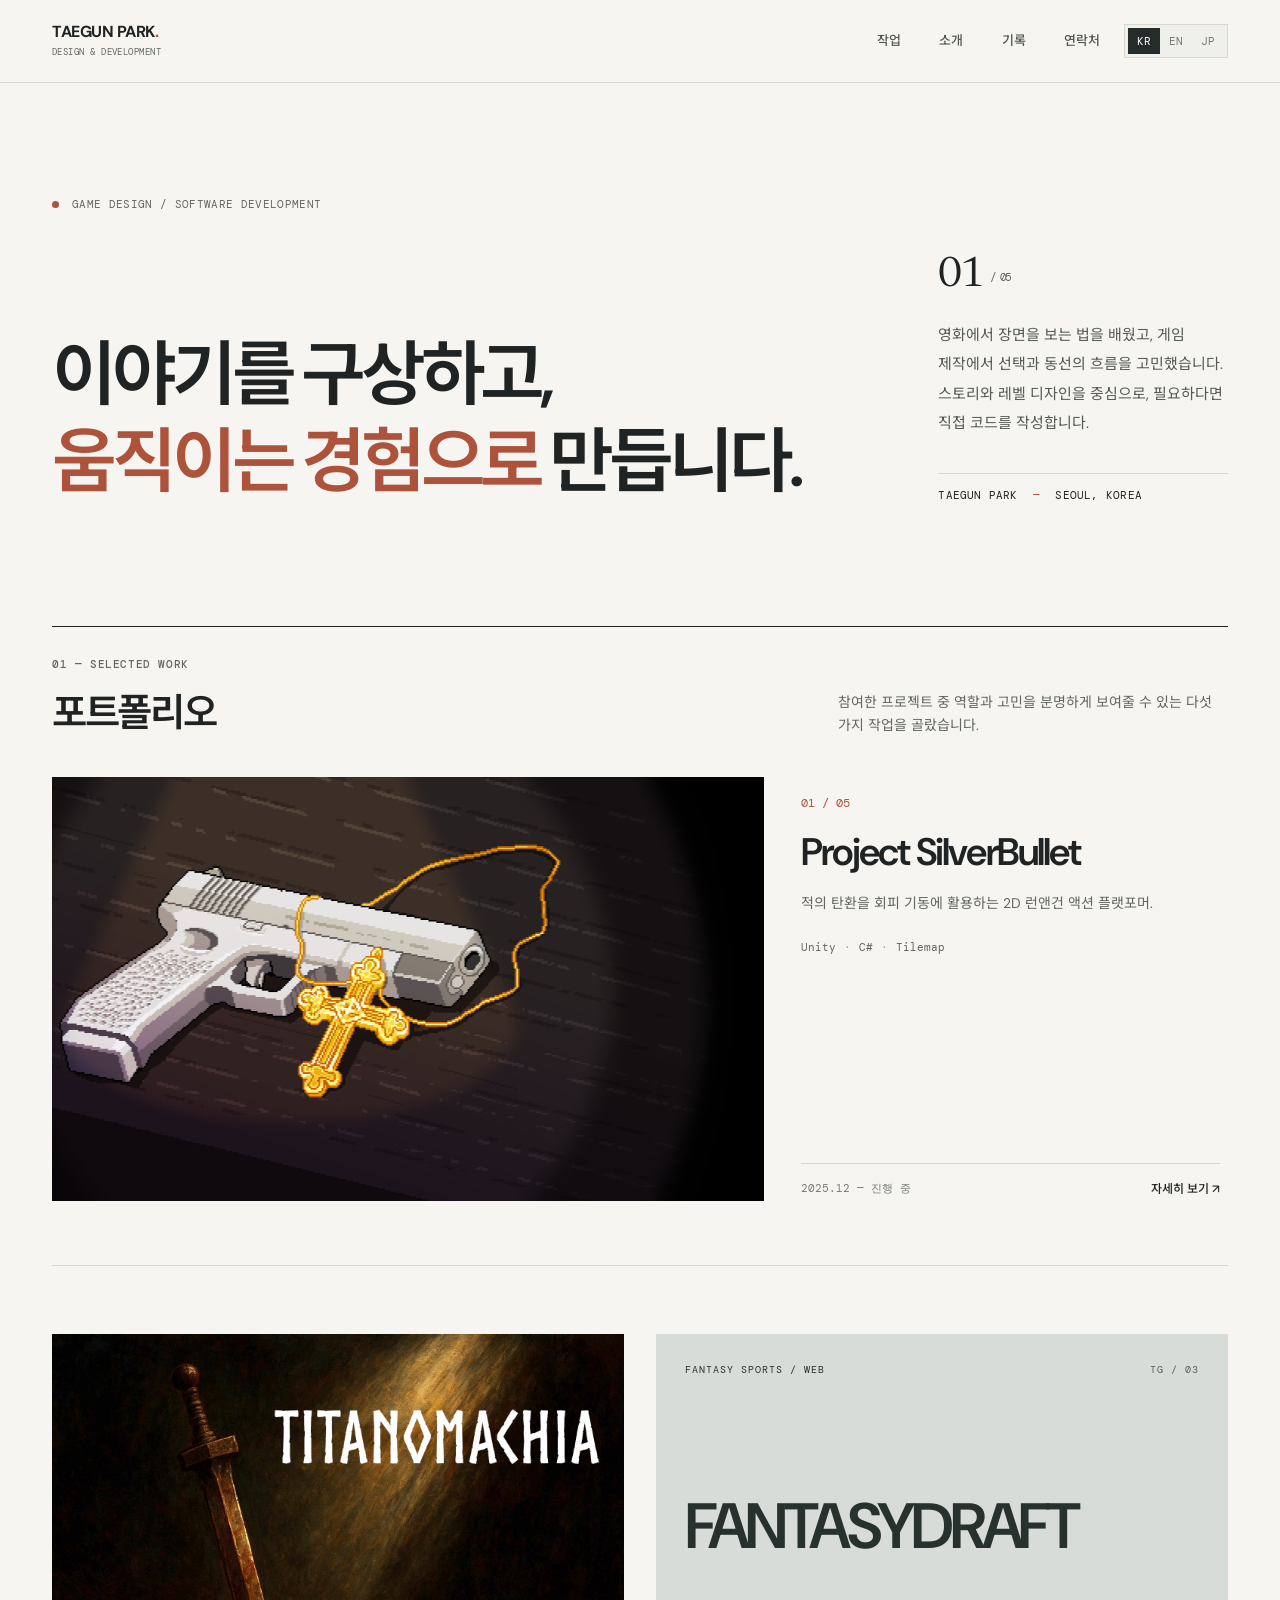
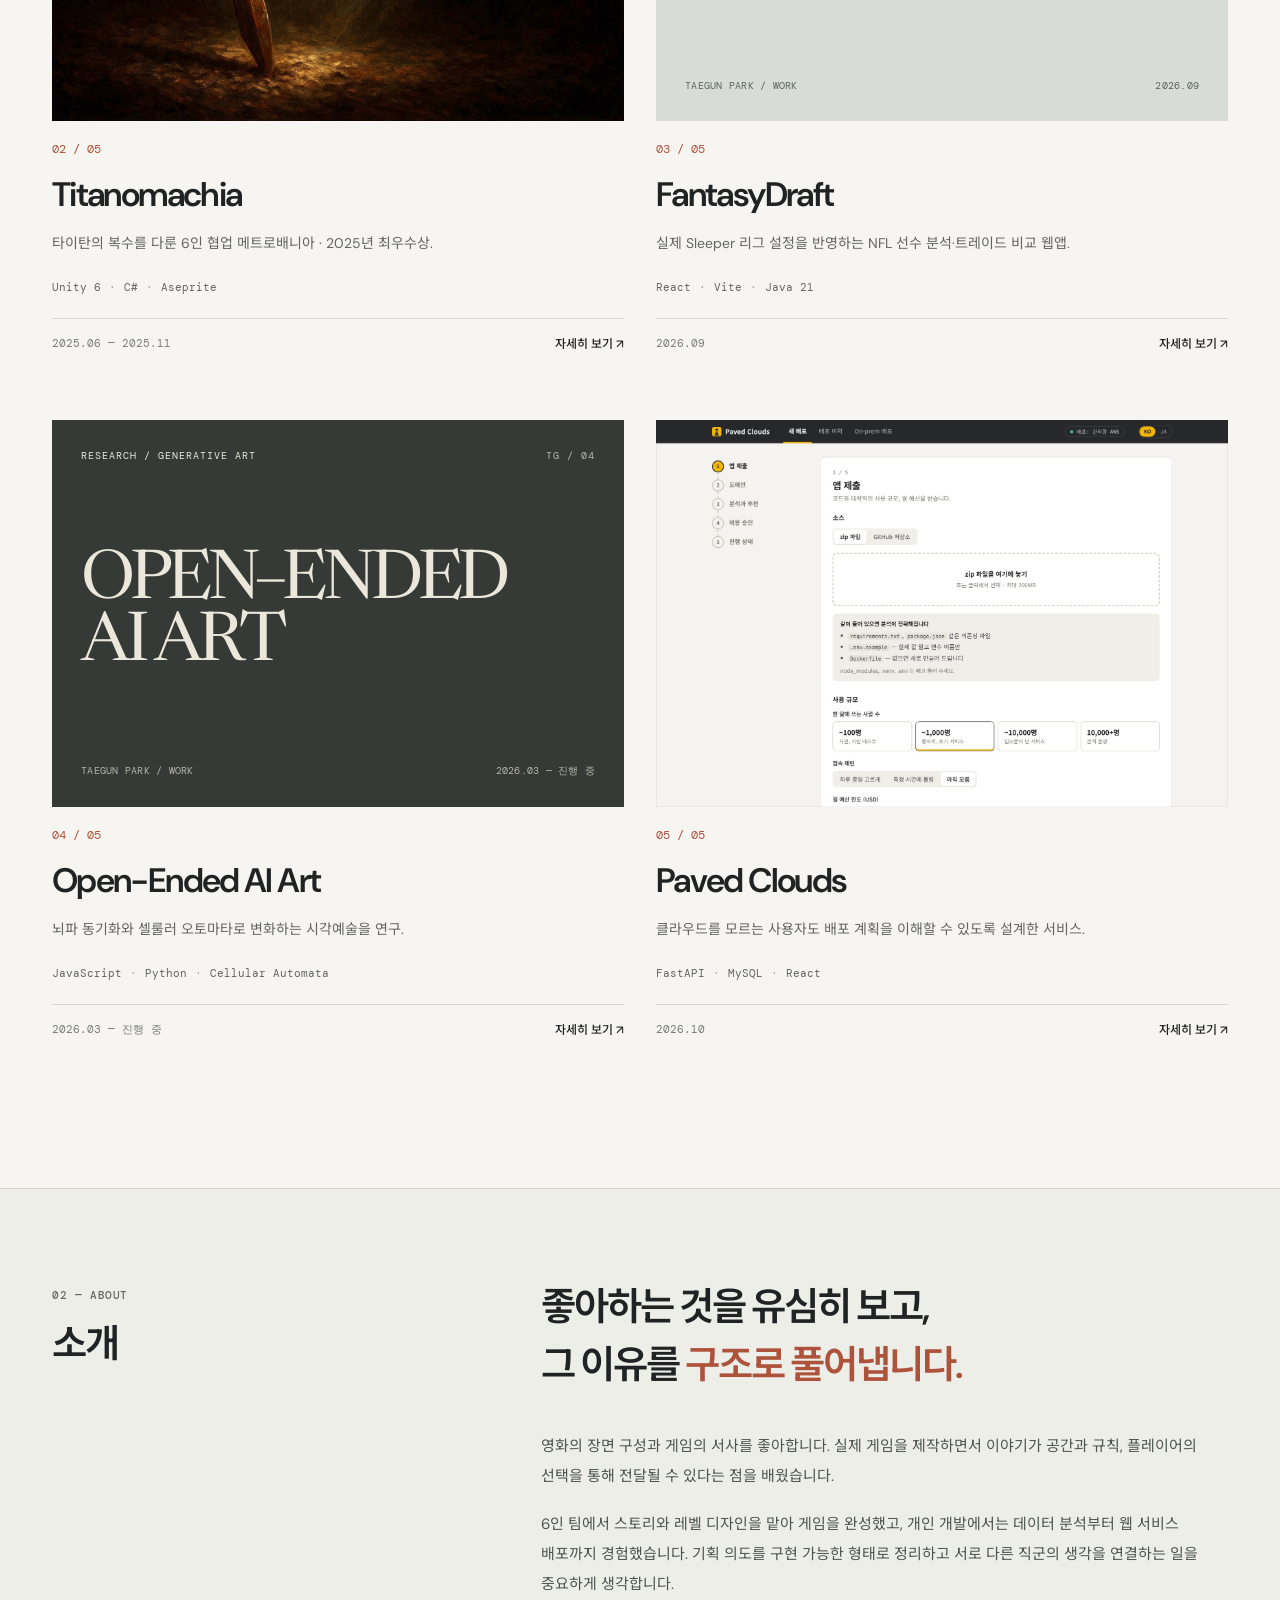
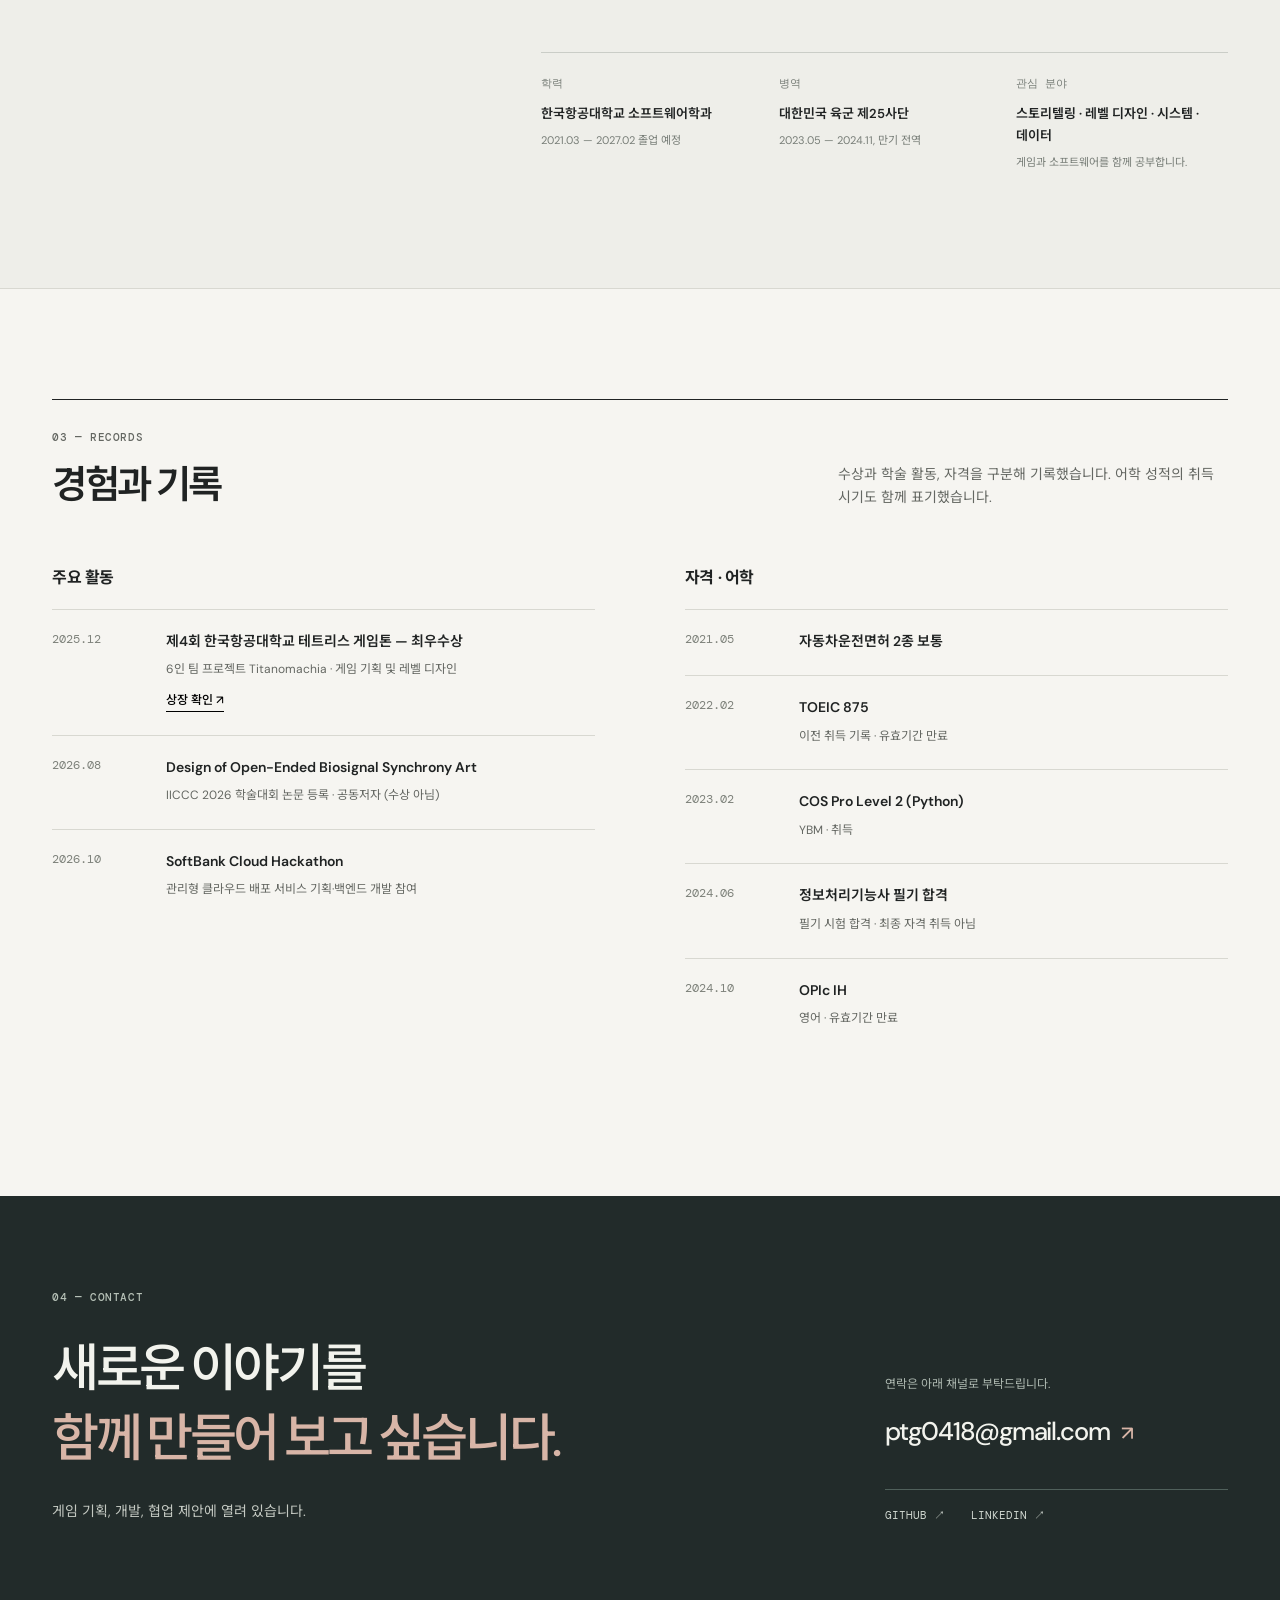
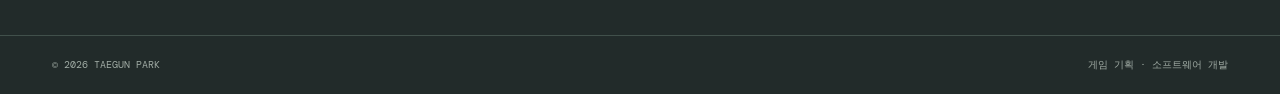
==== commit f61972e0: "Update portfolio v6" ====
--- a/index.html
+++ b/index.html
@@ -1,84 +1,85 @@
-<!DOCTYPE html>
-
+<!doctype html>
 <html lang="ko">
 <head>
-<meta charset="utf-8"/>
-<meta content="width=device-width, initial-scale=1" name="viewport"/>
-<meta content="#141a1a" name="theme-color"/>
-<meta content="Taegun Park — 게임의 규칙과 경험을 기획하고, 코드로 구현하는 개발자 포트폴리오." name="description"/>
-<meta content="TAEGUN PARK — PORTFOLIO" property="og:title"/>
-<meta content="Game planning · Level design · Software engineering" property="og:description"/>
-<title>TAEGUN PARK — PORTFOLIO</title>
-<link href="assets/favicon.svg" rel="icon" type="image/svg+xml"/>
-<link href="https://fonts.googleapis.com" rel="preconnect"/>
-<link crossorigin="" href="https://fonts.gstatic.com" rel="preconnect"/>
-<link href="https://fonts.googleapis.com/css2?family=DM+Mono:wght@400;500&amp;family=DM+Sans:wght@400;500;600;700;800&amp;family=Noto+Sans+KR:wght@400;500;600;700;800;900&amp;family=Press+Start+2P&amp;display=swap" rel="stylesheet"/>
-<link href="styles.css" rel="stylesheet"/>
-<script defer="True" src="portfolio-data.js"></script><script defer="" src="app.js"></script>
+  <meta charset="utf-8">
+  <meta name="viewport" content="width=device-width, initial-scale=1">
+  <meta name="theme-color" content="#f6f4f0">
+  <meta name="description" content="박태건 — 게임 기획과 레벨 디자인, 소프트웨어 개발 포트폴리오.">
+  <title>TAEGUN PARK — Portfolio</title>
+  <link rel="icon" href="assets/favicon.svg" type="image/svg+xml">
+  <link rel="preconnect" href="https://fonts.googleapis.com">
+  <link rel="preconnect" href="https://fonts.gstatic.com" crossorigin>
+  <link href="https://fonts.googleapis.com/css2?family=DM+Sans:wght@400;500;600;700&family=DM+Mono:wght@400;500&family=Newsreader:opsz,wght@6..72,400;6..72,500&family=Noto+Sans+KR:wght@400;500;600;700&family=Noto+Sans+JP:wght@400;500;600;700&display=swap" rel="stylesheet">
+  <link rel="stylesheet" href="styles.css">
+  <script defer src="project-data.js"></script>
+  <script defer src="image-config.js"></script>
+  <script defer src="app.js"></script>
 </head>
 <body>
-<a class="skip-link" data-i18n="skip" href="#projects">프로젝트로 바로가기</a>
-<div aria-hidden="true" class="scanline"></div>
+<a class="skip-link" href="#works" data-t="skip">본문으로 이동</a>
 <header class="site-header" id="top">
-<a aria-label="처음으로 돌아가기" class="mark" href="#top"><span class="mark-copy">TAEGUN PARK<span data-i18n="roleHeader">GAME PLANNER / DEVELOPER</span></span></a>
-<nav aria-label="메인 메뉴" class="top-nav">
-<a data-i18n="navWork" href="#projects">01 / WORKS</a><a data-i18n="navAbout" href="#about">02 / ABOUT</a><a data-i18n="navRecords" href="#records">03 / RECORDS</a><a data-i18n="navContact" href="#contact">04 / CONTACT</a>
-</nav><div aria-label="Website language / 언어 선택 / 言語選択" class="language-switch" role="group"><button aria-pressed="true" data-lang="ko" title="한국어" type="button">KR</button><button aria-pressed="false" data-lang="en" title="English" type="button">EN</button><button aria-pressed="false" data-lang="ja" title="日本語" type="button">JP</button></div>
-<button aria-expanded="false" aria-label="메뉴 열기" class="mobile-menu" data-i18n-aria="menuOpenAria" id="menuBtn" type="button"><span></span><span></span></button>
+  <div class="header-inner">
+    <a class="wordmark" href="#top" aria-label="Taegun Park, home">TAEGUN PARK<span class="wordmark-dot">.</span><small>DESIGN & DEVELOPMENT</small></a>
+    <nav class="header-nav" aria-label="Primary navigation">
+      <a href="#works" data-t="navWorks">작업</a>
+      <a href="#about" data-t="navAbout">소개</a>
+      <a href="#records" data-t="navRecords">기록</a>
+      <a href="#contact" data-t="navContact">연락처</a>
+    </nav>
+    <div class="header-right">
+      <div class="language-switch" role="group" aria-label="언어 선택">
+        <button type="button" data-lang="ko" aria-pressed="true">KR</button>
+        <button type="button" data-lang="en" aria-pressed="false">EN</button>
+        <button type="button" data-lang="ja" aria-pressed="false">JP</button>
+      </div>
+      <button class="mobile-menu" type="button" aria-label="메뉴 열기" aria-expanded="false"><span></span><span></span></button>
+    </div>
+  </div>
 </header>
 <main>
-<section aria-labelledby="heroTitle" class="hero">
-<div class="hero-copy">
-<div class="eyebrow"><span class="status-pip"></span> PORTFOLIO / SAVE FILE 01 <span class="divider-symbol">✳</span> SEOUL, KR</div>
-<div class="hero-kicker" data-i18n="heroKicker">NEW GAME +</div>
-<h1 data-i18n-html="heroTitle" id="heroTitle">아이디어를<br/><em>플레이로.</em></h1>
-<p class="hero-en" data-i18n="heroSlogan">I THINK. I BUILD.</p>
-<p class="hero-description" data-i18n-html="heroDescription">게임의 세계를 상상하는 것에서 멈추지 않고, 플레이어의 움직임과 시스템을 설계해 직접 구현합니다. 게임 기획과 소프트웨어 개발 사이를 오가는 <strong>박태건</strong>입니다.</p>
-<div class="hero-actions"><a class="pixel-button primary" data-i18n-html="heroStart" href="#projects"><span class="triangle">▶</span> START / 작품 둘러보기</a><a class="pixel-button secondary" data-i18n-html="heroAbout" href="#about">VIEW PLAYER DATA <span aria-hidden="true">↗</span></a></div>
-<div class="hero-footnote"><span data-i18n="scroll">SCROLL TO EXPLORE</span><div class="tiny-line"></div><span>2026.11 UPDATE</span></div>
-</div>
-<div class="hero-visual">
-<div class="game-chrome">
-<div class="game-topbar"><span data-i18n-html="nowPlaying"><i class="led"></i> NOW PLAYING</span><span data-i18n-html="gameStage">STAGE 00 — BEGINNING <b>✕</b></span></div>
-<div aria-label="한밤의 픽셀 아트 도시와 플레이어 캐릭터가 있는 레트로 게임 장면" class="scene" data-i18n-aria="sceneAlt" role="img">
-<div class="sky-grain"></div><div class="moon"></div>
-<div class="skyline skyline-back"></div><div class="skyline skyline-mid"></div>
-<div class="building one"><i></i><i></i><i></i><i></i><i></i><i></i><i></i><i></i></div>
-<div class="building two"><i></i><i></i><i></i><i></i><i></i><i></i></div>
-<div class="building three"><i></i><i></i><i></i><i></i><i></i><i></i><i></i></div>
-<div class="power-line line1"></div><div class="power-line line2"></div>
-<div class="character"><div class="head"></div><div class="hair"></div><div class="body"></div><div class="arm"></div><div class="leg leg1"></div><div class="leg leg2"></div><div class="shadow"></div></div>
-<div class="scene-ground"></div>
-<div class="scene-hud"><span>HP ■ ■ ■</span><span>01 / ∞</span></div>
-<div class="scene-prompt" data-i18n-html="scenePrompt">PRESS <kbd>START</kbd> TO EXPLORE_</div>
-<div class="scene-caption" data-i18n="sceneCaption">A LITTLE WORLD, BUILT ONE DECISION AT A TIME.</div>
-</div>
-<div class="game-bottom"><span data-i18n="gameBottom">© TG. // PLAYER ONE</span><span class="game-bullets">● <i></i> ●</span><span data-i18n="gameBottomRight">INSERT CURIOSITY ↵</span></div>
-</div>
-<div class="corner-number">00</div>
-</div>
-</section>
-<div class="tape"><div aria-hidden="true" class="tape-track" data-i18n-html="tape">STORY   ✳   SYSTEM   ✳   LEVEL DESIGN   ✳   CODE   ✳      ✳   STORY   ✳   SYSTEM   ✳   LEVEL DESIGN   ✳   CODE   ✳      ✳</div></div>
-<section aria-labelledby="projectsTitle" class="section projects-section" id="projects">
-<div class="section-top"><div><div class="section-eyebrow" data-i18n="workEyebrow">01 / SELECT STAGE</div><h2 data-i18n-html="workTitle" id="projectsTitle">SELECT <span>YOUR</span> STAGE<span class="period">.</span></h2><p data-i18n="workIntro">가장 많은 고민을 담았던 작업부터 차례로 꺼내 보았습니다. 카드를 클릭하면 세부 기록을 볼 수 있어요.</p></div><div class="section-counter"><span id="projectCount">05</span><small data-i18n-html="workCounter">AVAILABLE STAGES<br/>← → 탐색 · ENTER 열기</small></div></div>
-<div aria-label="프로젝트 필터" class="filter-row" data-i18n-aria="filterAria" role="group"><button aria-pressed="true" class="filter active" data-filter="all" data-i18n-html="filterAll">ALL STAGES <span id="countAll">05</span></button><button aria-pressed="false" class="filter" data-filter="game" data-i18n="filterGame">GAME DESIGN</button><button aria-pressed="false" class="filter" data-filter="software" data-i18n="filterSoftware">SOFTWARE</button><button aria-pressed="false" class="filter" data-filter="research" data-i18n="filterResearch">RESEARCH &amp; ART</button></div>
-<div class="stage-grid" id="stageGrid"></div>
-<div class="project-note" data-i18n-html="workNote"><span>↳</span> 모든 작품은 개인/팀 프로젝트입니다. 담당 영역과 제작 현황을 구분해서 기록했습니다. <a href="https://github.com/wisetg?tab=repositories" rel="noopener noreferrer" target="_blank">GITHUB / ALL REPOSITORIES ↗</a></div>
-</section>
-<section aria-labelledby="aboutTitle" class="about-wrap" id="about"><div class="section about">
-<div class="section-eyebrow" data-i18n="aboutEyebrow">02 / PLAYER DATA</div><h2 data-i18n-html="aboutTitle" id="aboutTitle">THE HUMAN <span>BEHIND</span> THE GAME<span class="period">.</span></h2>
-<div class="about-layout"><div class="profile-panel"><div class="profile-top"><div aria-hidden="true" class="profile-portrait"><span class="portrait-asterisk">✳</span><span class="portrait-code">01</span><div class="portrait-silhouette"><div></div></div></div><div class="profile-stamp" data-i18n="profileStamp">P1 / ACTIVE</div></div><div class="profile-name" data-i18n-html="profileName">박태건 <span>TAEGUN PARK</span></div><p data-i18n="profileRole">GAME PLANNER / SOFTWARE DEVELOPER</p><div class="profile-small" data-i18n="profileCaption">취향은 서사와 시스템, 습관은 기록과 구현.</div></div>
-<div class="about-main"><blockquote data-i18n-html="aboutQuote">“좋은 아이디어는 플레이어가 직접 <em>경험할 수 있을 때</em> 비로소 완성된다고 믿습니다.”</blockquote><p data-i18n-html="aboutParagraph1">소프트웨어를 공부하면서 자연스럽게 시스템을 만드는 즐거움을 배웠습니다. 그리고 팀 게임을 제작하면서, 코드 한 줄과 맵의 작은 배치가 플레이어의 감정과 선택을 얼마나 크게 바꿀 수 있는지 알게 되었습니다.</p><p data-i18n-html="aboutParagraph2">게임의 <strong>스토리·연출·레벨 디자인</strong>을 기획하고, Unity와 웹 기술로 실제 움직이는 형태까지 구현합니다. 서로 다른 의견을 모아 실험 가능한 형태로 만드는 협업을 중요하게 생각합니다.</p><div class="info-rows"><div><span data-i18n="eduLabel">EDUCATION</span><strong data-i18n="eduSchool">한국항공대학교 소프트웨어학과</strong><small data-i18n="eduWhen">2021.03 — 2027.02 졸업 예정</small></div><div><span data-i18n="experienceLabel">EXPERIENCE</span><strong data-i18n="experienceName">대한민국 육군 제25사단</strong><small data-i18n="experienceWhen">2023.05 — 2024.11 / 만기 전역</small></div><div><span data-i18n="interestLabel">INTERESTS</span><strong data-i18n="interestName">게임 시스템 · 레벨 디자인 · 스토리텔링 · 스포츠 데이터</strong><small data-i18n="interestNote">새로운 경험을 관찰하고 기록하는 것을 좋아합니다.</small></div></div></div></div>
-<div class="skills-block"><div><div class="mini-title" data-i18n-html="skillsTitle">EQUIPPED SKILLS <span>/ PRESS TAB TO INSPECT</span></div><div class="skills-sub" data-i18n="skillsDescription">직접 경험한 도구를 작업 맥락에 따라 정리했습니다.</div></div><div class="skill-rows"><div><span data-i18n="skillsGame">GAME / CREATIVE</span><div><b>Unity</b><b>C#</b><b>Level Design</b><b>Game Planning</b><b>Figma</b><b>Notion</b></div></div><div><span data-i18n="skillsWeb">WEB / BACKEND</span><div><b>Java</b><b>Spring Boot</b><b>React</b><b>JavaScript</b><b>Python</b><b>PostgreSQL</b><b>Firebase</b></div></div><div><span data-i18n="skillsCloud">CLOUD / TOOLS</span><div><b>AWS EC2</b><b>RDS</b><b>Lambda</b><b>Docker</b><b>Git / GitHub</b><b>Terraform (Hackathon)</b></div></div></div></div>
-</div></section>
-<section aria-labelledby="recordsTitle" class="section records-section" id="records"><div class="section-eyebrow" data-i18n="recordsEyebrow">03 / ACHIEVEMENT UNLOCKED</div><div class="records-head"><h2 data-i18n-html="recordsTitle" id="recordsTitle">SAVE <span>RECORDS</span><span class="period">.</span></h2><p data-i18n-html="recordsIntro">수상, 연구, 어학·자격을 연월과 함께 남겼습니다.<br/>획득 기록과 진행 중인 이력은 구분했습니다.</p></div>
-<div class="records-layout"><div class="achievements"><div class="records-label" data-i18n-html="achievementsLabel">ACHIEVEMENTS / HIGHLIGHTS <span>01—03</span></div><article class="achievement-card"><div class="ach-icon">★</div><div><span class="record-date">2025.12</span><h3 data-i18n-html="awardTitle">제4회 교내 테트리스 게임톤 <em>최우수상</em></h3><p data-i18n="awardDescription">한국항공대학교 · Team Makers / Titanomachia</p><button class="text-button" data-i18n="awardButton" id="showAward" type="button">상장 보기 ↗</button></div></article><article class="achievement-card"><div class="ach-icon hollow">✳</div><div><span class="record-date">2026.08</span><h3>Design of Open-Ended Biosignal Synchrony Art</h3><p data-i18n="paperDescription">IICCC 2026 학술대회 논문 등록 · 공동저자</p><small data-i18n="paperNote">논문 등록 기록으로, 수상 실적과 구분합니다.</small></div></article><article class="achievement-card"><div class="ach-icon hollow">◇</div><div><span class="record-date">2026.10</span><h3 data-i18n="hackathonTitle">SoftBank Cloud Hackathon 참가</h3><p data-i18n="hackathonDescription">한국·일본 팀 협업 · Paved Clouds 배포 서비스 기획·개발</p></div></article></div>
-<div class="certs"><div class="records-label" data-i18n-html="certificatesLabel">LICENSES &amp; LANGUAGE <span>YYYY.MM</span></div><div class="cert-table"><div class="cert-row"><span>2021.05</span><div><strong data-i18n="certLicense">자동차운전면허 2종 보통</strong><small data-i18n="certLicenseNote">취득</small></div></div><div class="cert-row"><span>2022.02</span><div><strong data-i18n="certToeicOld">TOEIC 875점</strong><small data-i18n="certToeicOldNote">과거 응시 기록 · 현재 유효 성적으로 표시하지 않음</small></div></div><div class="cert-row"><span>2023.02</span><div><strong data-i18n="certCosPro">COS Pro 2급 (Python)</strong><small data-i18n="certCosNote">취득 · YBM (이력서 기준)</small></div></div><div class="cert-row"><span>2024.06</span><div><strong data-i18n="certInfo">정보처리기능사 필기 합격</strong><small data-i18n="certInfoNote">필기 합격만 기재 · 최종 자격 취득 아님</small></div></div><div class="cert-row"><span>2024.10</span><div><strong data-i18n="certOpic">OPIc IH</strong><small data-i18n="certOpicNote">영어 · 2026.10.03 유효기간 만료</small></div></div><div class="cert-row"><span>2026.08</span><div><strong data-i18n="certToeicNew">TOEIC 835점</strong><small data-i18n="certToeicNewNote">영어 · 2026.08.23 응시</small></div></div></div></div></div>
-<div class="timeline-heading"><span data-i18n="timelineTitle">ADDITIONAL XP / ACTIVITIES</span><span data-i18n="timelineMore">KEEP GOING ↓</span></div><div class="timeline"><div class="timeline-item"><span>2026.10</span><strong data-i18n="xpCloudTitle">SoftBank Cloud Hackathon</strong><p data-i18n="xpCloudDesc">클라우드 앱 배포 문제를 해결하는 팀 프로젝트 참가</p></div><div class="timeline-item"><span>2026.03 —</span><strong data-i18n="xpArtTitle">Open-Ended AI Art</strong><p data-i18n="xpArtDesc">실시간 데이터와 셀룰러 오토마타를 활용한 미디어 아트 연구 및 구현</p></div><div class="timeline-item"><span>2025.06 —</span><strong data-i18n="xpTeamTitle">팀 게임 프로젝트</strong><p data-i18n="xpTeamDesc">6인 협업 게임 제작·교내 최우수상·차기 작품 개발</p></div><div class="timeline-item"><span>2021.04 — 2021.11</span><strong data-i18n="xpClubTitle">로켓제작 동아리 SRS · 대학 야구부</strong><p data-i18n="xpClubDesc">고체연료 모형 로켓 제작·발사, 야구부 훈련 활동</p></div></div>
-</section>
-<section class="contact" id="contact"><div aria-hidden="true" class="contact-pattern">✳ ✳ ✳</div><div class="section-eyebrow" data-i18n="contactEyebrow">04 / THE NEXT LEVEL</div><h2 data-i18n-html="contactTitle">MAKE SOMETHING<br/><em>WORTH PLAYING.</em></h2><p data-i18n="contactDescription">함께 재미있는 문제를 정의하고, 직접 플레이할 수 있는 결과로 만들어 가고 싶습니다.</p><div class="contact-buttons"><a class="pixel-button contact-primary" data-i18n="contactEmail" href="mailto:ptg0418@gmail.com">✉ EMAIL ME ↗</a><a class="pixel-button contact-ghost" href="https://github.com/wisetg" rel="noopener noreferrer" target="_blank">GITHUB ↗</a><a class="pixel-button contact-ghost" href="https://www.linkedin.com/in/taegun-park-666827398" rel="noopener noreferrer" target="_blank">LINKEDIN ↗</a></div><div class="contact-end"><span data-i18n="contactThanks">THANKS FOR PLAYING.</span><span data-i18n-html="contactFoot">© <span id="copyrightYear">2026</span> TAEGUN PARK <span class="spark">✳</span> MADE WITH PATIENCE</span></div></section>
+  <section class="intro-section wrap" aria-labelledby="intro-heading">
+    <div class="intro-meta"><span class="indicator"></span><span data-t="eyebrow">GAME DESIGN / SOFTWARE DEVELOPMENT</span></div>
+    <div class="intro-grid">
+      <h1 id="intro-heading" data-th="hero">이야기를 구상하고,<br><em>움직이는 경험으로</em> 만듭니다.</h1>
+      <div class="intro-aside"><div class="aside-number">01 <span> / 05</span></div><p data-t="heroParagraph">영화에서 장면을 보는 법을 배웠고, 게임 제작에서 선택과 동선의 흐름을 고민했습니다. 스토리와 레벨 디자인을 중심으로, 필요하다면 직접 코드를 작성합니다.</p><div class="intro-byline">TAEGUN PARK <span>—</span> SEOUL, KOREA</div></div>
+    </div>
+  </section>
+
+  <section class="works-section wrap" id="works" aria-labelledby="works-heading">
+    <div class="section-heading"><div><span class="micro" data-t="worksLabel">01 — SELECTED WORK</span><h2 id="works-heading" data-t="worksTitle">포트폴리오</h2></div><p data-t="worksDescription">참여한 프로젝트 중 역할과 고민을 분명하게 보여줄 수 있는 다섯 가지 작업을 골랐습니다.</p></div>
+    <div class="work-list" id="workList" aria-live="polite"></div>
+    <noscript><p>이 페이지의 프로젝트 상세 내용은 JavaScript가 활성화된 브라우저에서 볼 수 있습니다.</p></noscript>
+  </section>
+
+  <section class="about-section" id="about" aria-labelledby="about-heading"><div class="wrap about-grid">
+    <div class="section-heading compact"><div><span class="micro" data-t="aboutLabel">02 — ABOUT</span><h2 id="about-heading" data-t="aboutTitle">소개</h2></div></div>
+    <div class="about-content"><p class="about-statement" data-th="aboutStatement">좋아하는 것을 유심히 보고,<br>그 이유를 <em>구조로 풀어냅니다.</em></p><p data-t="aboutP1">영화의 장면 구성과 게임의 서사를 좋아합니다. 실제 게임을 제작하면서 이야기가 공간과 규칙, 플레이어의 선택을 통해 전달될 수 있다는 점을 배웠습니다.</p><p data-t="aboutP2">6인 팀에서 스토리와 레벨 디자인을 맡아 게임을 완성했고, 개인 개발에서는 데이터 분석부터 웹 서비스 배포까지 경험했습니다. 기획 의도를 구현 가능한 형태로 정리하고 서로 다른 직군의 생각을 연결하는 일을 중요하게 생각합니다.</p><div class="about-facts"><div><span data-t="factSchool">학력</span><strong data-t="school">한국항공대학교 소프트웨어학과</strong><small data-t="schoolDate">2021.03 — 2027.02 졸업 예정</small></div><div><span data-t="factService">병역</span><strong data-t="service">대한민국 육군 제25사단</strong><small data-t="serviceDate">2023.05 — 2024.11, 만기 전역</small></div><div><span data-t="factFocus">관심 분야</span><strong data-t="focus">스토리텔링 · 레벨 디자인 · 시스템 · 데이터</strong><small data-t="focusSub">게임과 소프트웨어를 함께 공부합니다.</small></div></div></div>
+  </div></section>
+
+  <section class="records-section wrap" id="records" aria-labelledby="records-heading"><div class="section-heading"><div><span class="micro" data-t="recordsLabel">03 — RECORDS</span><h2 id="records-heading" data-t="recordsTitle">경험과 기록</h2></div><p data-t="recordsDescription">수상과 학술 활동, 자격을 구분해 기록했습니다. 어학 성적의 취득 시기도 함께 표기했습니다.</p></div>
+    <div class="records-grid">
+      <div class="record-group"><h3 data-t="highlightTitle">주요 활동</h3>
+        <article class="record-row"><time>2025.12</time><div><strong data-t="awardTitle">제4회 한국항공대학교 테트리스 게임톤 — 최우수상</strong><p data-t="awardDesc">6인 팀 프로젝트 Titanomachia · 게임 기획 및 레벨 디자인</p><button class="quiet-link" type="button" id="showAward" data-t="viewAward">상장 확인 ↗</button></div></article>
+        <article class="record-row"><time>2026.08</time><div><strong>Design of Open-Ended Biosignal Synchrony Art</strong><p data-t="paperDesc">IICCC 2026 학술대회 논문 등록 · 공동저자 (수상 아님)</p></div></article>
+        <article class="record-row"><time>2026.10</time><div><strong data-t="cloudActivity">SoftBank Cloud Hackathon</strong><p data-t="cloudDesc">관리형 클라우드 배포 서비스 기획·백엔드 개발 참여</p></div></article>
+      </div>
+      <div class="record-group"><h3 data-t="credentialsTitle">자격 · 어학</h3>
+        <article class="record-row"><time>2021.05</time><div><strong data-t="license">자동차운전면허 2종 보통</strong></div></article>
+        <article class="record-row"><time>2022.02</time><div><strong>TOEIC 875</strong><p data-t="oldToeic">이전 취득 기록 · 유효기간 만료</p></div></article>
+        <article class="record-row"><time>2023.02</time><div><strong>COS Pro Level 2 (Python)</strong><p data-t="cosNote">YBM · 취득</p></div></article>
+        <article class="record-row"><time>2024.06</time><div><strong data-t="infoExam">정보처리기능사 필기 합격</strong><p data-t="infoExamDesc">필기 시험 합격 · 최종 자격 취득 아님</p></div></article>
+        <article class="record-row"><time>2024.10</time><div><strong>OPIc IH</strong><p data-t="opicNote">영어 · 유효기간 만료</p></div></article>
+      </div>
+    </div>
+  </section>
+
+  <section class="contact-section" id="contact" aria-labelledby="contact-heading"><div class="wrap contact-inner">
+    <div><span class="micro" data-t="contactLabel">04 — CONTACT</span><h2 id="contact-heading" data-th="contactHeading">새로운 이야기를<br><em>함께 만들어 보고 싶습니다.</em></h2><p data-t="contactDesc">게임 기획, 개발, 협업 제안에 열려 있습니다.</p></div>
+    <div class="contact-info"><div class="contact-text" data-t="contactSmall">연락은 아래 채널로 부탁드립니다.</div><a class="contact-mail" href="mailto:ptg0418@gmail.com">ptg0418@gmail.com <span aria-hidden="true">↗</span></a><div class="contact-external"><a href="https://github.com/wisetg" target="_blank" rel="noopener noreferrer">GITHUB <span aria-hidden="true">↗</span></a><a href="https://www.linkedin.com/in/taegun-park-666827398" target="_blank" rel="noopener noreferrer">LINKEDIN <span aria-hidden="true">↗</span></a></div></div>
+  </div></section>
 </main>
-<div class="modal-backdrop" hidden="" id="detailModal"><section aria-labelledby="detailTitle" aria-modal="true" class="detail-modal" role="dialog"><div class="modal-head"><span id="detailNumber">STAGE 01 / DETAILS</span><button aria-label="상세 정보 닫기" data-i18n="close" id="closeModal" type="button">ESC / CLOSE ✕</button></div><div class="modal-art" id="detailArt"></div><div class="modal-body"><div class="modal-meta" id="detailMeta"></div><h2 id="detailTitle"></h2><p class="modal-lead" id="detailLead"></p><div class="modal-columns"><div><h3 data-i18n="modalRole">MY ROLE</h3><p id="detailRole"></p></div><div><h3 data-i18n="modalTasks">WHAT I WORKED ON</h3><ul id="detailTasks"></ul></div></div><div aria-live="polite" class="project-insights" id="detailInsights"></div><div class="modal-bottom"><div class="modal-tags" id="detailTags"></div><div class="modal-gallery" id="detailGallery"></div><div class="modal-links" id="detailLinks"></div></div></div></section></div>
-<div class="modal-backdrop" hidden="" id="awardModal"><div aria-label="테트리스 게임톤 최우수상 상장" aria-modal="true" class="award-modal" data-i18n-aria="awardModalAria" role="dialog"><div class="modal-head"><span>ACHIEVEMENT UNLOCKED / 2025.12</span><button data-i18n="close" id="closeAward" type="button">ESC / CLOSE ✕</button></div><img alt="2025년 12월 2일 한국항공대학교 제4회 테트리스 게임톤 최우수상 상장" loading="lazy" src="assets/tetris-award.jpg"/><p data-i18n="awardCaption">한국항공대학교 제4회 테트리스 게임톤 · 2025.12.02</p></div></div>
-</body>
-</html>
+<footer class="site-footer"><div class="wrap"><span>© 2026 TAEGUN PARK</span><span data-t="footerNote">게임 기획 · 소프트웨어 개발</span></div></footer>
+
+<div class="overlay" id="projectOverlay" hidden><div class="overlay-scrim" data-close="project"></div><section class="project-panel" role="dialog" aria-modal="true" aria-labelledby="detailTitle"><div class="panel-bar"><span data-t="caseStudy">PROJECT NOTES</span><button type="button" id="closeProject" class="close-button" aria-label="Close project">×</button></div><div class="panel-scroll"><div id="detailImage"></div><div class="panel-content"><p class="micro" id="detailMeta"></p><h2 id="detailTitle"></h2><p class="detail-lead" id="detailLead"></p><div class="panel-block"><h3 data-t="detailRoleLabel">담당 역할</h3><p id="detailRole"></p></div><div class="panel-block"><h3 data-t="detailTasksLabel">작업 내용</h3><ul id="detailTasks"></ul></div><div class="panel-block" id="detailInsights"></div><div class="panel-block"><h3 data-t="detailStackLabel">사용 기술</h3><div class="tags" id="detailTags"></div></div><div class="panel-external" id="detailLinks"></div></div></div></section></div>
+<div class="overlay" id="awardOverlay" hidden><div class="overlay-scrim" data-close="award"></div><section class="award-panel" role="dialog" aria-modal="true" aria-label="Award image"><div class="panel-bar"><span data-t="awardDoc">AWARD / 2025.12</span><button type="button" class="close-button" id="closeAward" aria-label="Close award">×</button></div><img src="assets/tetris-award.jpg" alt="2025 한국항공대학교 테트리스 게임톤 최우수상 상장" loading="lazy"></section></div>
+</body></html>
--- a/styles.css
+++ b/styles.css
@@ -1,81 +1,17 @@
-:root{--bg:#f0ede4;--paper:#f8f6ee;--ink:#171f20;--deep:#121b1b;--muted:#777d76;--border:#c7c8bd;--line:#d8d8cd;--yellow:#e8b96d;--green:#9ec1aa;--blue:#8fa9b3;--mono:'DM Mono',monospace;--body:'DM Sans','Noto Sans KR',sans-serif;--pixel:'Press Start 2P',monospace}
-*{box-sizing:border-box}html{scroll-behavior:smooth;scroll-padding-top:86px}body{margin:0;background:var(--bg);color:var(--ink);font-family:var(--body);-webkit-font-smoothing:antialiased}button,a{touch-action:manipulation}a{color:inherit;text-decoration:none}button{font:inherit;cursor:pointer}::selection{background:var(--yellow);color:var(--ink)}:focus-visible{outline:3px solid #ca8d33;outline-offset:4px}.skip-link{position:absolute;top:-90px;left:10px;z-index:90;padding:12px;background:var(--paper)}.skip-link:focus{top:8px}.scanline{pointer-events:none;position:fixed;inset:0;z-index:60;opacity:.13;background:repeating-linear-gradient(0deg,transparent 0,transparent 3px,rgba(3,8,8,.14) 4px);mix-blend-mode:multiply}
-.site-header{display:flex;align-items:center;gap:24px;justify-content:space-between;padding:17px clamp(22px,5vw,88px);background:var(--paper);border-bottom:1px solid var(--border);min-height:88px;position:relative;z-index:35}.mark{display:flex;align-items:center;gap:12px;white-space:nowrap}.mark-copy{display:flex;flex-direction:column;gap:6px;font:800 13px var(--body);letter-spacing:.08em}.mark-copy span{font:9px var(--mono);color:var(--muted);letter-spacing:0}.top-nav{display:flex;gap:clamp(15px,2.6vw,42px);align-items:center}.top-nav a{font:11px var(--mono);letter-spacing:.01em;white-space:nowrap}.top-nav a:hover{color:#976c31}.mobile-menu{display:none;border:0;background:none;padding:12px}.mobile-menu span{display:block;background:var(--ink);width:23px;height:2px;margin:5px}
-.hero{display:grid;grid-template-columns:minmax(0,.94fr) minmax(0,1.06fr);min-height:620px;background:var(--paper);border-bottom:1px solid var(--border)}.hero-copy{position:relative;display:flex;flex-direction:column;align-items:flex-start;padding:clamp(56px,6vw,96px) 34px 24px clamp(22px,6.4vw,106px)}.eyebrow,.section-eyebrow{font:10px var(--mono);letter-spacing:.055em;color:#646b64}.eyebrow{display:flex;align-items:center;gap:12px}.status-pip{background:#7c9a7c;width:8px;height:8px;border-radius:50%;box-shadow:0 0 0 4px #7c9a7c22}.divider-symbol{color:#ae956a}.hero-kicker{font:11px var(--pixel);color:#b9823b;letter-spacing:.06em;margin-top:90px;margin-bottom:17px}.hero h1{font-family:'Noto Sans KR',var(--body);font-size:clamp(56px,5.2vw,88px);line-height:1.17;letter-spacing:-.08em;margin:0;font-weight:900}.hero h1 em{font-style:normal;color:#ad7443}.hero-en{font:12px var(--mono);letter-spacing:.1em;margin:22px 0 18px}.hero-description{font-size:15px;line-height:2.02;color:#565d5c;max-width:480px;letter-spacing:-.035em;word-break:keep-all}.hero-description strong{color:var(--ink)}.hero-actions{display:flex;gap:10px;margin-top:27px;flex-wrap:wrap}.pixel-button{font:11px var(--mono);display:inline-flex;align-items:center;justify-content:center;gap:13px;padding:17px 22px;letter-spacing:-.015em;transition:transform .16s,background .16s,box-shadow .16s}.pixel-button:hover{transform:translateY(-3px);box-shadow:4px 4px 0 #0002}.pixel-button.primary{background:var(--ink);color:#fff;border:1px solid var(--ink)}.pixel-button.primary:hover{background:#354442}.pixel-button.secondary{border:1px solid var(--ink);background:transparent}.pixel-button.secondary:hover{background:var(--yellow)}.triangle{color:var(--yellow)}.hero-footnote{display:flex;align-items:center;width:100%;gap:12px;margin-top:auto;padding-top:56px;font:9px var(--mono);color:var(--muted)}.tiny-line{height:1px;background:var(--line);flex:1}.hero-visual{background:#d7d7ce;position:relative;overflow:hidden;display:flex;align-items:center;justify-content:center;padding:46px 40px}.hero-visual:before{content:'';position:absolute;inset:0;background-image:radial-gradient(#9ca09975 .8px,transparent .8px);background-size:13px 13px;opacity:.3}.game-chrome{position:relative;z-index:1;width:min(100%,720px);background:var(--deep);border:9px solid var(--deep);box-shadow:20px 23px 0 #16232223,0 0 0 1px #243130;transform:rotate(-1.7deg)}.game-topbar,.game-bottom{color:#bfc5b8;font:9px var(--mono);letter-spacing:.02em;display:flex;align-items:center;justify-content:space-between;padding:14px 14px}.game-topbar b{margin-left:16px;color:#d1a15d}.led{display:inline-block;width:6px;height:6px;background:#94c6a2;margin-right:7px;box-shadow:0 0 9px #94c6a2}.game-bottom{height:38px}.game-bullets{display:flex;align-items:center;gap:4px;color:#e3b372}.game-bullets i{width:30px;height:2px;background:#435856}.scene{height:clamp(320px,36vw,470px);position:relative;overflow:hidden;background:linear-gradient(#1e2e39 0%,#45676a 56%,#c5ac83 100%);image-rendering:pixelated}.sky-grain{position:absolute;inset:0;background:radial-gradient(#d2d8b1 1.5px,transparent 2px) 17px 28px/73px 68px,radial-gradient(#e2c7a2 1px,transparent 1.5px) 38px 11px/97px 96px;opacity:.5}.moon{width:100px;height:100px;border-radius:50%;position:absolute;right:19%;top:14%;background:#ead5aa;box-shadow:0 0 70px #eed4a166,0 0 0 14px #ebd7b312}.skyline{position:absolute;bottom:13%;left:0;right:0;background-repeat:repeat-x}.skyline-back{height:45%;opacity:.5;background:linear-gradient(90deg,#526b70 8%,transparent 8% 10%,#526b70 10% 17%,transparent 17% 20%,#526b70 20% 33%,transparent 33% 35%,#526b70 35% 41%,transparent 41% 44%,#526b70 44% 59%,transparent 59% 62%,#526b70 62% 74%,transparent 74% 77%,#526b70 77% 86%,transparent 86% 89%,#526b70 89%)}.skyline-mid{height:32%;opacity:.8;background:linear-gradient(90deg,#293e45 0 4%,transparent 4% 5%,#293e45 5% 18%,transparent 18% 20%,#293e45 20% 31%,transparent 31% 32%,#293e45 32% 41%,transparent 41% 44%,#293e45 44% 59%,transparent 59% 60%,#293e45 60% 68%,transparent 68% 70%,#293e45 70% 87%,transparent 87% 90%,#293e45 90%)}.building{position:absolute;bottom:13%;background:#202c33;border-top:3px solid #2b3e44;box-shadow:-8px 0 0 #1e2930}.building i{display:block;width:7px;height:12px;background:#bd946d;position:absolute;box-shadow:18px 0 #6d7370,36px 0 #b69874,54px 0 #756d5b}.building.one{left:-3%;width:30%;height:48%}.building.one i:nth-child(1),.building.two i:nth-child(1),.building.three i:nth-child(1){top:14%;left:14%}.building i:nth-child(2){top:30%;left:14%}.building i:nth-child(3){top:46%;left:14%}.building i:nth-child(4){top:62%;left:14%}.building i:nth-child(5){top:78%;left:14%}.building i:nth-child(6){top:89%;left:24%}.building i:nth-child(7){top:22%;left:22%}.building i:nth-child(8){top:70%;left:22%}.building.two{left:45%;height:37%;width:21%;background:#24333a}.building.three{right:-4%;height:61%;width:20%;background:#1b2930}.power-line{position:absolute;background:#202c33;height:3px;transform-origin:left}.line1{width:110%;top:33%;transform:rotate(2deg)}.line2{width:110%;top:39%;transform:rotate(-1deg)}.scene-ground{height:14%;position:absolute;bottom:0;left:0;right:0;background:linear-gradient(#182526 0 15%,#2a3432 15% 18%,#1c2928 18%);border-top:6px solid #9f8d77}.scene-ground:after{content:'';width:250%;height:2px;background:#4b5550;position:absolute;bottom:22%;left:0;box-shadow:0 22px #596159}.character{position:absolute;width:40px;height:96px;bottom:12%;left:47%;z-index:3;filter:drop-shadow(5px 1px 0 #101718)}.character .head{position:absolute;top:4px;left:10px;width:20px;height:21px;background:#d6b18b}.character .hair{position:absolute;top:0;left:7px;width:24px;height:11px;background:#141c23;clip-path:polygon(0 0,100% 0,100% 70%,80% 70%,80% 100%,0 100%)}.character .body{position:absolute;top:25px;left:5px;width:30px;height:42px;background:linear-gradient(90deg,#1f3039 0 30%,#344d4b 30% 75%,#1b2934 75%);border-bottom:8px solid #161e23}.character .arm{position:absolute;top:32px;left:-7px;width:37px;height:9px;background:#bd9e84;transform:rotate(15deg)}.character .leg{position:absolute;top:61px;width:12px;height:29px;background:#1c2530}.character .leg1{left:8px}.character .leg2{right:8px}.character .shadow{position:absolute;top:92px;width:70px;height:5px;background:#0d1514;left:-14px;filter:blur(2px)}.scene-hud{position:absolute;top:14px;left:14px;right:14px;display:flex;justify-content:space-between;color:#efcb99;font:9px var(--pixel);text-shadow:2px 2px 0 #171e20}.scene-prompt{position:absolute;left:0;right:0;bottom:26%;text-align:center;font:clamp(8px,.9vw,11px) var(--pixel);color:#f7f3d8;text-shadow:2px 2px #141e20;animation:blink 1.7s steps(1) infinite}.scene-prompt kbd{font:inherit;color:var(--yellow)}.scene-caption{position:absolute;right:8px;bottom:6px;color:#acb3a0;font:8px var(--mono)}.corner-number{font:800 160px var(--body);letter-spacing:-.08em;position:absolute;right:-30px;bottom:-56px;color:#b5b9ae7d;user-select:none}@keyframes blink{50%{opacity:.35}}
-.tape{overflow:hidden;background:var(--yellow);color:#222722;border-top:2px solid var(--ink);border-bottom:2px solid var(--ink);white-space:nowrap}.tape-track{font:10px var(--pixel);word-spacing:15px;min-width:max-content;padding:19px 0;animation:tape 40s linear infinite}@keyframes tape{to{transform:translateX(-45%)}}
-.section{max-width:1500px;margin:0 auto;padding:clamp(66px,7vw,116px) clamp(24px,6vw,100px)}.section-eyebrow{color:#a97838;font-weight:500;letter-spacing:.08em;margin-bottom:22px}.section-top{display:flex;align-items:end;justify-content:space-between;gap:20px;margin-bottom:40px}.section h2{font-family:var(--body);font-weight:800;line-height:1.12;font-size:clamp(39px,4.2vw,68px);letter-spacing:-.07em;margin:0}.section h2 span,.records-head h2 span{color:#87978c}.section h2 .period{color:#a87d44}.section-top p,.records-head p{font-size:14px;color:#707771;line-height:1.9;margin:18px 0 0;word-break:keep-all}.section-counter{display:flex;gap:12px;align-items:end}.section-counter>span{font-size:70px;font-weight:800;letter-spacing:-.1em;line-height:.9;color:#ad8d5f}.section-counter small{font:10px/1.9 var(--mono);color:#8c9189;white-space:nowrap}.filter-row{display:flex;align-items:center;gap:6px;flex-wrap:wrap;border-bottom:1px solid #9ea6a0;padding-bottom:16px;margin-bottom:23px}.filter{border:1px solid transparent;background:transparent;color:#777e77;font:11px var(--mono);padding:12px 16px}.filter span{font-size:9px;margin-left:5px}.filter.active,.filter:hover{background:var(--ink);color:#f6f4eb}.stage-grid{display:grid;grid-template-columns:repeat(3,minmax(0,1fr));gap:16px}.stage-card{background:var(--paper);border:1px solid var(--border);position:relative;min-width:0;transition:transform .2s,border-color .2s,box-shadow .2s}.stage-card:hover,.stage-card:focus-within{transform:translateY(-4px);box-shadow:6px 7px 0 #24343120;border-color:#627669}.stage-card[hidden]{display:none}.stage-card>button{display:block;text-align:left;border:0;width:100%;padding:0;background:transparent;color:inherit}.stage-art{height:245px;position:relative;overflow:hidden;background:#26332f}.stage-art .art-label{position:absolute;z-index:5;top:15px;left:15px;color:#f6eccc;font:9px var(--pixel);text-shadow:1px 2px #151d20}.stage-art .art-type{position:absolute;z-index:5;bottom:12px;left:13px;color:#e5e0d3;font:9px var(--mono);letter-spacing:.1em}.stage-art .art-bottom{position:absolute;z-index:4;right:11px;bottom:10px;font:9px var(--mono);color:#d6dacb}.stage-art .remote-shot{position:absolute;inset:0;width:100%;height:100%;object-fit:cover;object-position:center top;filter:brightness(.75) saturate(.75) contrast(1.05);transform:scale(1.05);transition:transform .45s ease,filter .4s}.stage-card:hover .remote-shot{transform:scale(1.12);filter:brightness(.92) saturate(.93)}.stage-art:after{content:'';position:absolute;inset:0;z-index:3;background:linear-gradient(180deg,rgba(10,20,19,.28),transparent 40%,rgba(9,17,19,.43) 100%);pointer-events:none}.art-decoration{position:absolute;inset:0}.stage-info{padding:21px 21px 18px;min-height:181px;display:flex;flex-direction:column}.stage-meta{display:flex;align-items:center;justify-content:space-between;color:#92988c;font:10px var(--mono);gap:12px}.stage-meta .card-status{color:#778e79}.stage-info h3{font:700 clamp(19px,1.7vw,27px) var(--body);letter-spacing:-.045em;margin:14px 0 8px}.stage-info p{font-size:12px;color:#6a706b;line-height:1.8;margin:0;word-break:keep-all}.stage-card-footer{display:flex;align-items:center;justify-content:space-between;border-top:1px solid #e3e3d9;margin-top:auto;padding-top:15px;font:10px var(--mono);color:#8a9188}.stage-card-footer span:last-child{color:#222c2b;font-size:16px}.stage-index{position:absolute;z-index:4;top:13px;right:14px;color:var(--yellow);font:12px var(--pixel)}.stage-info .lock-note{font:10px var(--mono);color:#a4824c}.project-note{font-size:12px;color:#777d72;line-height:2;margin-top:24px;display:flex;gap:10px;align-items:center;flex-wrap:wrap}.project-note>span{font-size:20px;color:#b28a4c}.project-note a{margin-left:auto;font:10px var(--mono);text-decoration:underline;text-underline-offset:3px;color:#5b695d}
-/* original illustrations / visual placeholders, not claimed to be gameplay screenshots */
-.art-silver{background:linear-gradient(155deg,#222e33 10%,#29373d 60%,#172327)}.art-silver:before{content:'';position:absolute;inset:0;background:linear-gradient(0deg,#141c22 0 14%,transparent 14%),linear-gradient(135deg,transparent 49%,#b2c5b722 50% 52%,transparent 53%),repeating-linear-gradient(90deg,transparent 0 31px,#a4b7b80b 31px 33px)}.art-silver .art-decoration:before{content:'';position:absolute;width:70%;height:29%;top:43%;left:19%;border-top:15px solid #a3b0a3;border-bottom:9px solid #5a6e6c;transform:skew(-32deg);box-shadow:0 18px #243036,0 32px #152024}.art-silver .art-decoration:after{content:'';position:absolute;top:29%;left:40%;width:130px;height:90px;background:linear-gradient(90deg,transparent 0 39%,#d0a46b 40% 47%,transparent 48%),linear-gradient(0deg,#17242b 0 50%,transparent 51%);clip-path:polygon(8% 100%,24% 50%,42% 55%,52% 0,71% 17%,77% 100%);filter:drop-shadow(-5px 2px #131b22)}
-.art-unbound{background:linear-gradient(160deg,#596b68,#233834 67%,#0d2221)}.art-unbound:before{content:'';position:absolute;left:-10%;top:13%;width:125%;height:80%;background:radial-gradient(ellipse at 54% 12%,#f4cb7d55,transparent 45%),linear-gradient(160deg,transparent 35%,#d3b17d44 35% 39%,transparent 39%)}.art-unbound .art-decoration:before{content:'';position:absolute;left:-4%;right:-4%;bottom:2%;height:64%;background:#15272a;clip-path:polygon(0 95%,0 62%,11% 64%,11% 35%,18% 35%,24% 67%,31% 67%,36% 24%,41% 24%,46% 67%,55% 67%,63% 12%,67% 12%,78% 72%,89% 72%,94% 41%,100% 42%,100% 100%);box-shadow:0 0 10px #222}.art-unbound .art-decoration:after{content:'TITANOMACHIA';position:absolute;top:36%;left:0;right:0;text-align:center;font:18px Georgia,serif;letter-spacing:.2em;color:#f3d4a0;text-shadow:2px 3px #1c2d2b}
-.art-fantasy{background:linear-gradient(120deg,#1f3d4a,#386773)}.art-fantasy .remote-shot{object-position:center 22%}.art-fantasy .art-decoration:before{content:'';position:absolute;inset:16px;border:1px solid #e5f0ec22;z-index:2}.art-fantasy .art-decoration:after{content:'DATA × DECISION';position:absolute;z-index:2;top:52%;left:0;right:0;text-align:center;color:#edf8f0;font:12px var(--pixel);letter-spacing:.07em;text-shadow:3px 3px 0 #142c30}
-.art-ai{background:#263138}.art-ai:before{content:'';position:absolute;inset:-20%;background:repeating-radial-gradient(ellipse at 52% 45%,transparent 0 11px,#bfd3ba30 12px 13px,transparent 14px 28px);transform:rotate(-19deg)}.art-ai .art-decoration:before{content:'';position:absolute;width:155px;height:155px;border:1px solid #bad0be;box-shadow:0 0 70px #adc7ab5c,inset 0 0 35px #a4c8ae88;border-radius:48% 52% 66% 34% / 50% 43% 57% 50%;top:18%;left:calc(50% - 76px);transform:rotate(30deg)}.art-ai .art-decoration:after{content:'';position:absolute;width:240px;height:180px;background:repeating-linear-gradient(12deg,transparent 0 5px,#d2d3b533 6px 7px,transparent 8px 12px);clip-path:ellipse(41% 44% at 50% 50%);top:12%;left:calc(50% - 120px);transform:rotate(5deg)}
-.art-cloud{background:linear-gradient(145deg,#293e48,#17292c)}.art-cloud:before{content:'';position:absolute;inset:0;background:repeating-linear-gradient(90deg,transparent 0 47px,#c2d8cf0b 48px 49px),repeating-linear-gradient(0deg,transparent 0 33px,#c2d8cf0c 34px 35px)}.art-cloud .art-decoration:before{content:'';position:absolute;left:10%;top:25%;width:78%;height:48%;background:linear-gradient(#9ab5ab,#9ab5ab) center/65% 2px no-repeat,linear-gradient(#9ab5ab,#9ab5ab) 20% 27%/2px 50% no-repeat,linear-gradient(#9ab5ab,#9ab5ab) 80% 27%/2px 50% no-repeat;border:1px dashed #789c91}.art-cloud .art-decoration:after{content:'DEPLOY →';font:12px var(--pixel);position:absolute;top:45%;left:27%;color:#f1d7a6;background:#192d32;padding:18px;border:1px solid #d4ae76}
-.art-dream{background:linear-gradient(120deg,#705c6a,#374c66 65%,#293d47)}.art-dream:before{content:'';position:absolute;inset:0;background:radial-gradient(ellipse at 30% 45%,#fad6c177,transparent 46%),repeating-conic-gradient(from 0deg at 58% 50%,#e5bfd122 0 9deg,transparent 10deg 28deg);filter:blur(2px)}.art-dream .art-decoration:before{content:'';position:absolute;width:170px;height:160px;border-radius:51% 49% 37% 63%;border:8px solid #d6d0c8a1;top:17%;left:calc(50% - 85px);transform:rotate(19deg);box-shadow:0 0 0 20px #d5d0d144,0 0 0 39px #d5d0d111}.art-dream .art-decoration:after{content:'DREAM / RENDER';position:absolute;top:50%;left:0;right:0;text-align:center;font:12px var(--pixel);color:#fff1e4;text-shadow:2px 2px #302b40}
-.art-paylens{background:#334b44}.art-paylens:before{content:'';position:absolute;left:18%;top:15%;width:62%;height:77%;background:#e9eee1;transform:rotate(-6deg);box-shadow:14px 10px #142b26;border-radius:3px}.art-paylens .art-decoration:before{content:'';position:absolute;top:33%;left:28%;height:43%;width:47%;transform:rotate(-6deg);background:repeating-linear-gradient(0deg,#5b827277 0 3px,transparent 4px 18px)}.art-paylens .art-decoration:after{content:'SCAN';white-space:pre;position:absolute;top:35%;left:33%;color:#1e3a33;font:12px var(--pixel);transform:rotate(-6deg)}
-.art-diary{background:#9eb8a6}.art-diary:before{content:'';position:absolute;width:160px;height:176px;left:calc(50% - 85px);top:12%;background:#f6f0da;box-shadow:7px 10px #5c8374;border:8px solid #2b554b;border-radius:22px}.art-diary .art-decoration:before{content:'';position:absolute;width:97px;height:97px;left:calc(50% - 48px);top:27%;border:7px solid #8dbca0;border-radius:50%;box-shadow:inset 0 0 0 12px #e3dfc6}.art-diary .art-decoration:after{content:'◕ ᴗ ◕';position:absolute;top:46%;left:0;right:0;text-align:center;color:#2b5848;font:24px var(--body)}
-.art-resume{background:linear-gradient(125deg,#b2a595,#ddd4c4)}.art-resume:before{content:'';position:absolute;width:66%;height:66%;left:17%;top:18%;background:#f5f3ec;box-shadow:12px 10px 0 #6c736d;transform:rotate(-6deg)}.art-resume .art-decoration:before{content:'';position:absolute;left:26%;top:36%;width:48%;height:44%;background:repeating-linear-gradient(0deg,#526c7177 0 3px,transparent 4px 17px);transform:rotate(-6deg)}.art-resume .art-decoration:after{content:'CV.MD → PDF';position:absolute;top:24%;left:26%;font:11px var(--pixel);color:#2f4647;transform:rotate(-6deg)}
-.art-baseball{background:linear-gradient(155deg,#35564c,#192d2c)}.art-baseball:before{content:'';position:absolute;top:15%;left:calc(50% - 95px);width:190px;height:190px;border:2px solid #e2cd9e60;border-radius:50%;background:repeating-linear-gradient(0deg,transparent 0 22px,#e6dbbd1b 23px 24px)}.art-baseball .art-decoration:before{content:'';width:90px;height:90px;background:#d8d1a7;position:absolute;top:30%;left:calc(50% - 45px);border:4px solid #e5dcbb;border-radius:50%;box-shadow:0 0 0 12px #9aaf8a2c}.art-baseball .art-decoration:after{content:'⚾';position:absolute;top:31%;left:0;right:0;text-align:center;font-size:65px;filter:grayscale(1) sepia(.3)}
-.about-wrap{background:#1b2727;color:#f4f1e7;border-top:1px solid #121919}.about{max-width:1500px}.about .section-eyebrow{color:#d9b981}.about h2 span{color:#829c90}.about h2 .period{color:#e1ba7a}.about-layout{display:grid;grid-template-columns:minmax(260px,.72fr) minmax(0,1.4fr);gap:clamp(40px,6vw,100px);margin-top:46px}.profile-panel{border:1px solid #556965;padding:18px;align-self:start;background:#253332}.profile-top{position:relative}.profile-portrait{height:290px;position:relative;overflow:hidden;background:linear-gradient(150deg,#778f89,#3d5653 64%,#263b3c);border:1px solid #718079}.profile-portrait:before{content:'';position:absolute;inset:0;background:repeating-linear-gradient(0deg,transparent 0 24px,#fff1 25px 26px)}.portrait-asterisk{font:170px Georgia;color:#c0cdb251;position:absolute;top:6%;right:-9%;line-height:1}.portrait-code{font:10px var(--pixel);position:absolute;top:17px;left:19px;color:#dee5ce}.portrait-silhouette{position:absolute;left:calc(50% - 60px);bottom:0;width:120px;height:210px;background:#243a39;clip-path:polygon(35% 0,66% 0,81% 16%,78% 33%,99% 42%,100% 100%,0 100%,0 42%,22% 33%,18% 17%)}.portrait-silhouette:before{content:'';position:absolute;width:70px;height:10px;background:#152624;top:24px;left:28px}.profile-stamp{position:absolute;bottom:14px;right:14px;font:10px var(--mono);color:#eff0e1;background:#20312e;padding:9px;border:1px solid #778a78}.profile-name{display:flex;gap:12px;align-items:baseline;margin-top:22px;font-size:26px;font-weight:700}.profile-name span{font:10px var(--mono);color:#b7c7bc}.profile-panel>p{font:10px var(--mono);color:#b4c9bb;margin:14px 0 23px}.profile-meter span{font:9px var(--mono);color:#b5c1b3}.profile-meter>div{display:grid;grid-template-columns:repeat(10,1fr);gap:3px;margin-top:9px}.profile-meter i{height:15px;background:#c6b480}.profile-meter i.pale{background:#485951}.profile-small{color:#b5c3b7;font-size:12px;border-top:1px solid #4f605c;margin-top:20px;padding-top:18px;line-height:1.6}.about-main blockquote{font-size:clamp(22px,2.4vw,37px);letter-spacing:-.06em;font-weight:700;line-height:1.7;margin:0 0 32px;border-left:5px solid var(--yellow);padding-left:24px;word-break:keep-all}.about-main blockquote em{font-style:normal;color:#d5b985}.about-main>p{font-size:14px;line-height:2.15;color:#bccac1;word-break:keep-all}.about-main>p strong{color:#f8e5b3}.info-rows{border-top:1px solid #60706b;margin-top:35px}.info-rows>div{display:grid;grid-template-columns:110px 1fr;column-gap:14px;border-bottom:1px solid #4a5d58;padding:18px 0}.info-rows>div>span{grid-row:span 2;font:10px var(--mono);color:#b4bdad}.info-rows strong{font-size:14px;font-weight:600}.info-rows small{display:block;color:#a8b9ae;font-size:12px;margin-top:6px}.skills-block{display:grid;grid-template-columns:30% 1fr;gap:35px;border-top:1px solid #51635e;margin-top:67px;padding-top:29px}.mini-title{font:11px var(--mono);color:#e8cb92}.mini-title span{display:block;color:#8ca79b;font-size:9px;margin-top:9px}.skills-sub{color:#91aa9d;font-size:12px;margin-top:14px;line-height:1.7}.skill-rows>div{display:grid;grid-template-columns:150px 1fr;gap:15px;padding:17px 0;border-bottom:1px solid #42534f}.skill-rows>div>span{font:10px var(--mono);color:#b6c3b8;padding-top:8px}.skill-rows>div>div{display:flex;flex-wrap:wrap;gap:7px}.skill-rows b{border:1px solid #63766c;padding:9px 12px;color:#f0f2e7;font:11px var(--mono);font-weight:400;transition:background .16s}.skill-rows b:hover{background:#53665b}
-.records-section{background:var(--bg)}.records-head{display:flex;align-items:end;justify-content:space-between;gap:40px;margin-bottom:43px}.records-head p{margin-bottom:2px}.records-layout{display:grid;grid-template-columns:1fr 1fr;gap:24px}.achievements,.certs{min-width:0}.records-label,.timeline-heading{display:flex;justify-content:space-between;gap:12px;padding:13px 0;border-top:2px solid var(--ink);border-bottom:1px solid var(--border);font:10px var(--mono);letter-spacing:.02em}.records-label span{color:#9a9d95}.achievement-card{display:flex;gap:19px;padding:28px 12px 26px 3px;border-bottom:1px solid var(--border);min-height:149px}.ach-icon{width:63px;height:63px;flex:0 0 63px;display:grid;place-items:center;background:#e8c990;color:#1b2625;border:2px solid #393d32;font-size:37px}.ach-icon.hollow{background:transparent;color:#8f9d8c}.record-date{font:11px var(--mono);color:#967f5c}.achievement-card h3{font-size:17px;letter-spacing:-.04em;line-height:1.55;margin:7px 0}.achievement-card h3 em{font-style:normal;color:#987744}.achievement-card p{font-size:12px;line-height:1.7;color:#777d75;margin:0}.achievement-card small{display:block;color:#9b9990;margin-top:8px;font-size:11px}.text-button{border:0;background:transparent;color:#6c704c;font:10px var(--mono);padding:10px 0;text-decoration:underline;text-underline-offset:3px}.text-button:hover{color:#222}.cert-row{display:grid;grid-template-columns:94px 1fr;gap:12px;border-bottom:1px solid var(--border);padding:19px 6px}.cert-row>span{font:11px var(--mono);color:#9b7a50;padding-top:2px}.cert-row strong{font-size:13px;font-weight:700}.cert-row small{color:#858b81;font-size:11px;display:block;margin-top:6px;line-height:1.5}.timeline-heading{margin-top:76px}.timeline{display:grid;grid-template-columns:repeat(4,1fr);gap:0;border-bottom:1px solid var(--border)}.timeline-item{padding:24px 23px 27px 0;border-right:1px solid var(--border);margin-right:16px}.timeline-item:last-child{border-right:0}.timeline-item>span{font:10px var(--mono);color:#a8814f}.timeline-item strong{display:block;font-size:14px;line-height:1.5;margin:15px 0 10px}.timeline-item p{font-size:12px;line-height:1.7;color:#777e75;margin:0;word-break:keep-all}
-.contact{background:var(--yellow);color:#171f1e;padding:clamp(75px,8vw,130px) clamp(24px,6vw,100px) 28px;position:relative;overflow:hidden}.contact:before{content:'';position:absolute;right:-80px;top:-90px;width:430px;height:430px;border:2px dashed #25343077;border-radius:50%;box-shadow:0 0 0 60px #2f41290d,0 0 0 120px #2f41290c}.contact-pattern{position:absolute;right:11%;top:11%;font:40px Georgia;letter-spacing:60px;transform:rotate(-15deg);opacity:.25}.contact .section-eyebrow{color:#5f593c}.contact h2{font-size:clamp(40px,6vw,100px);font-weight:900;letter-spacing:-.065em;line-height:1.05;margin:0}.contact h2 em{font-style:normal;color:#fff3da;text-shadow:2px 2px 0 #756347}.contact>p{font-size:14px;line-height:1.9;margin-top:26px;max-width:510px}.contact-buttons{display:flex;gap:10px;flex-wrap:wrap;margin:34px 0 95px}.contact-primary{background:#151e1e;color:#f8f4e6;border:1px solid #151e1e}.contact-ghost{background:transparent;border:1px solid #1f2a22}.contact-ghost:hover{background:#f4e1be}.contact-end{display:flex;justify-content:space-between;gap:12px;border-top:1px solid #7f704f;padding-top:22px;font:9px var(--mono);color:#655841}.spark{color:#213a30;margin:0 10px}
-.modal-backdrop{position:fixed;inset:0;z-index:80;background:#09100fbd;display:flex;justify-content:center;align-items:center;padding:22px;overflow-y:auto;overscroll-behavior:contain}.modal-backdrop[hidden]{display:none}.detail-modal,.award-modal{background:var(--paper);width:min(760px,100%);border:1px solid #b7aa8b;box-shadow:12px 12px 0 #0007;max-height:min(92vh,1100px);overflow:auto;scrollbar-color:#aaa898 #eee}.modal-head{background:var(--ink);color:#eeeedf;display:flex;justify-content:space-between;align-items:center;gap:12px;padding:14px 19px;font:10px var(--mono);position:sticky;top:0;z-index:5}.modal-head button{background:none;border:1px solid #93a29a;color:#f2f0e6;padding:10px;font:10px var(--mono)}.modal-head button:hover{background:#475c51}.modal-art{height:260px;position:relative;overflow:hidden}.modal-art .stage-art{height:100%}.modal-body{padding:33px clamp(24px,4vw,48px) 38px}.modal-meta{font:11px var(--mono);color:#ac824c}.modal-body h2{font-size:clamp(30px,4vw,48px);letter-spacing:-.06em;line-height:1.2;margin:15px 0}.modal-lead{color:#58645b;font-size:15px;line-height:1.9;word-break:keep-all}.modal-columns{display:grid;grid-template-columns:1fr 1.5fr;gap:25px;margin-top:35px}.modal-columns h3{font:11px var(--mono);border-top:1px solid #b5b8af;padding-top:15px}.modal-columns p,.modal-columns li{font-size:13px;color:#66736c;line-height:1.9;word-break:keep-all}.modal-columns ul{padding-left:16px}.modal-bottom{border-top:1px solid #b5b8af;margin-top:25px;padding-top:23px}.modal-tags{display:flex;gap:6px;flex-wrap:wrap}.modal-tags span{font:10px var(--mono);padding:7px 9px;border:1px solid #c3c7b9}.modal-links{display:flex;gap:15px;flex-wrap:wrap;margin-top:25px}.modal-links a{font:11px var(--mono);text-decoration:underline;text-underline-offset:5px}.modal-links a:hover{color:#b18753}.award-modal{width:min(610px,100%)}.award-modal img{display:block;width:100%;max-height:72vh;object-fit:contain;padding:18px;background:#dfdfd7}.award-modal p{padding:0 23px 22px;font:12px var(--mono)}body.modal-open{overflow:hidden}
-@media(max-width:1180px){.top-nav{gap:15px}.top-nav a{font-size:10px}.hero-copy{padding-left:45px}.hero-visual{padding:30px}.hero-kicker{margin-top:60px}.stage-grid{grid-template-columns:repeat(2,minmax(0,1fr))}.stage-art{height:265px}.skills-block{grid-template-columns:1fr}.skill-rows>div{grid-template-columns:145px 1fr}}
-@media(max-width:840px){.site-header{min-height:73px;padding:12px 22px}.top-nav{display:none;position:absolute;left:0;right:0;top:100%;background:var(--paper);padding:22px;flex-direction:column;align-items:flex-start;border-bottom:1px solid var(--border)}.top-nav.open{display:flex}.mobile-menu{display:block}.hero{grid-template-columns:1fr}.hero-copy{min-height:520px;padding:60px 30px 25px}.hero-kicker{margin-top:50px}.hero-visual{padding:45px 48px}.game-chrome{max-width:580px}.scene{height:400px}.section-top{align-items:start}.section-counter{margin-top:65px}.about-layout{grid-template-columns:1fr}.profile-panel{width:100%;max-width:430px}.profile-portrait{height:260px}.records-layout{grid-template-columns:1fr}.timeline{grid-template-columns:repeat(2,1fr)}.timeline-item:nth-child(2){border-right:0}.contact h2{font-size:64px}}
-@media(max-width:560px){html{scroll-padding-top:72px}.mark-copy{font-size:11px}.mark-copy span{font-size:8px}.hero-copy{padding:49px 21px 22px;min-height:auto}.hero-kicker{font-size:9px;margin-top:52px}.hero h1{font-size:clamp(49px,13vw,65px)}.hero-en{font-size:10px}.hero-description{font-size:13px}.hero-actions{width:100%}.pixel-button{font-size:10px;padding:17px 14px}.hero-visual{padding:26px 26px 39px}.game-chrome{border-width:6px;transform:rotate(-1deg)}.game-topbar,.game-bottom{font-size:7px;padding:10px 6px}.scene{height:300px}.moon{height:78px;width:78px}.scene-hud{font-size:7px}.character{transform:scale(.8);transform-origin:bottom}.corner-number{font-size:100px;right:-12px;bottom:-28px}.scene-caption{font-size:6px}.tape-track{font-size:8px}.section{padding:72px 20px}.section h2{font-size:clamp(36px,9vw,51px)}.section-top{display:block}.section-top p{font-size:12px}.section-counter{margin-top:25px;justify-content:flex-end}.section-counter>span{font-size:42px}.section-counter small{font-size:8px}.filter-row{gap:3px}.filter{padding:10px 8px;font-size:9px}.stage-grid{grid-template-columns:1fr}.stage-art{height:225px}.stage-info{min-height:166px}.project-note a{margin-left:0}.about-layout{gap:38px}.about-main blockquote{font-size:24px}.about-main>p{font-size:13px}.info-rows>div{grid-template-columns:1fr;gap:8px}.info-rows>div>span{grid-row:auto}.skill-rows>div{grid-template-columns:1fr;gap:10px}.skill-rows b{font-size:10px}.records-head{display:block}.records-head p{font-size:12px}.achievement-card{gap:12px}.ach-icon{width:49px;height:49px;flex-basis:49px;font-size:30px}.achievement-card h3{font-size:15px}.cert-row{grid-template-columns:80px 1fr;gap:12px}.cert-row strong{font-size:12px}.timeline{grid-template-columns:1fr}.timeline-item{margin-right:0;border-right:0;border-bottom:1px solid var(--border)}.contact{padding:79px 21px 25px}.contact h2{font-size:clamp(35px,9vw,54px)}.contact-buttons{margin-bottom:80px}.contact-end{flex-direction:column;line-height:1.7}.modal-backdrop{padding:9px;align-items:center}.modal-art{height:180px}.modal-columns{grid-template-columns:1fr;gap:5px}.modal-head{font-size:9px}.modal-head button{font-size:9px}.detail-modal,.award-modal{max-height:95vh}}
-@media(prefers-reduced-motion:reduce){html{scroll-behavior:auto}*,*:before,*:after{animation-duration:.001ms!important;animation-iteration-count:1!important;transition-duration:.001ms!important}}
-
-.modal-gallery{margin-top:24px}.gallery-label{font:9px var(--mono);color:#8d816b;margin-bottom:10px}.gallery-grid{display:grid;grid-template-columns:repeat(4,minmax(0,1fr));gap:6px}.gallery-grid a{height:85px;border:1px solid #c1c3b9;display:block;overflow:hidden;background:#e1e4dc}.gallery-grid img{display:block;width:100%;height:100%;object-fit:cover;object-position:top;transition:transform .25s}.gallery-grid a:hover img{transform:scale(1.1)}
-@media(max-width:560px){.gallery-grid{grid-template-columns:repeat(2,1fr)}.gallery-grid a{height:105px}}
-
-/* 2026.11 portfolio update: trilingual UI, concise profile, detailed project notes. */
-.language-switch{display:flex;align-items:center;gap:2px;flex:none;padding:3px;border:1px solid #b2b7a9;background:#edece5;border-radius:3px;margin-left:auto}
-.language-switch button{appearance:none;border:0;background:transparent;color:#58635c;min-width:34px;min-height:34px;padding:7px 9px;font:600 10px var(--mono);letter-spacing:.06em;cursor:pointer;border-radius:2px;transition:background .2s,color .2s}
-.language-switch button.active,.language-switch button[aria-pressed="true"]{background:var(--ink);color:#f4ebd5}
-.language-switch button:not(.active):hover{background:#d9ded2;color:var(--ink)}
-.language-switch button:focus-visible{outline:2px solid #b87b42;outline-offset:3px}
-.profile-panel .profile-small{margin-top:25px}
-#projectsTitle{overflow-wrap:anywhere}
-.project-insights{margin-top:25px;padding-top:25px;border-top:1px solid #b5b8af}
-.project-insights>h3{font:600 11px var(--mono);letter-spacing:.08em;color:#647368;margin:0 0 18px}
-.insight-grid{display:grid;grid-template-columns:repeat(3,minmax(0,1fr));gap:12px}
-.insight{border:1px solid #d6d6cb;background:#f1f0e9;padding:16px 15px;min-width:0}
-.insight h4{font-size:12px;font-weight:800;color:#35423a;line-height:1.5;margin:0 0 8px}
-.insight p{font-size:11px;line-height:1.85;color:#647067;word-break:keep-all;margin:0}
-.no-public-link{font:10px var(--mono);color:#788276;line-height:1.8;margin:0}
-.stage-meta{flex-wrap:wrap;row-gap:5px}
-.scene-prompt{pointer-events:none}
-/* A few Japanese headings are longer than the former English arcade labels. */
-html[lang="ja"] .section h2{letter-spacing:-.075em}
-html[lang="ja"] .stage-info p{word-break:keep-all}
-@media(max-width:1050px){
-  .top-nav{display:none;position:absolute;left:0;right:0;top:100%;background:var(--paper);padding:22px;flex-direction:column;align-items:flex-start;border-bottom:1px solid var(--border);box-shadow:0 12px 20px #0001;z-index:40}
-  .top-nav.open{display:flex}
-  .mobile-menu{display:block}
-  .language-switch{margin-left:auto}
-}
-@media(max-width:660px){
-  .site-header{gap:9px;padding-left:16px;padding-right:16px}
-  .language-switch{gap:0;padding:2px}
-  .language-switch button{min-width:29px;min-height:30px;padding:6px 5px;font-size:10px}
-  .mark-copy{font-size:11px;letter-spacing:.035em}
-  .mark-copy span{font-size:7px}
-  .insight-grid{grid-template-columns:1fr;gap:8px}
-  .insight{padding:13px 15px}
-}
-@media(max-width:380px){
-  .site-header{padding-left:12px;padding-right:12px}
-  .mark-copy{font-size:10px}
-  .mark-copy span{font-size:6px}
-}
-/* Prevent long translated paragraphs from expanding the mobile grid. */
-@media(max-width:1050px){
-  .about-layout{grid-template-columns:minmax(0,1fr)}
-  .about-main,.profile-panel,.info-rows,.info-rows>div{min-width:0;max-width:100%}
-  .about-main blockquote,.about-main>p,.info-rows strong,.info-rows small{overflow-wrap:anywhere;word-break:normal}
-}
-@media(max-width:560px){
-  .profile-panel{width:100%}
-  .hero-visual,.hero{overflow:hidden}
-}
-html[lang="ja"] .stage-info p{word-break:normal;overflow-wrap:anywhere}
-.stage-meta span{overflow-wrap:anywhere}
+:root{--paper:#f6f5f1;--white:#fbfaf7;--ink:#202323;--muted:#646762;--line:#d8d8d1;--accent:#ad523b;--serif:'Newsreader',Georgia,serif;--sans:'DM Sans','Noto Sans KR','Noto Sans JP',sans-serif;--mono:'DM Mono',monospace}
+*,*::before,*::after{box-sizing:border-box}html{scroll-behavior:smooth;scroll-padding-top:92px}body{margin:0;background:var(--paper);color:var(--ink);font-family:var(--sans);font-size:15px;line-height:1.65;-webkit-font-smoothing:antialiased}body.no-scroll{overflow:hidden}button,input,a{font:inherit}a{color:inherit;text-decoration:none}button{cursor:pointer}button:focus-visible,a:focus-visible{outline:2px solid var(--accent);outline-offset:3px}::selection{background:#ead7ce}.skip-link{position:absolute;top:-60px;left:12px;background:#fff;padding:8px 14px;z-index:70}.skip-link:focus{top:12px}h1,h2,h3,p{margin-top:0}.wrap{width:min(1312px,calc(100% - 104px));margin-inline:auto}.micro{font:500 11px/1.4 var(--mono);letter-spacing:.055em;color:var(--muted)}
+.site-header{position:sticky;top:0;z-index:40;border-bottom:1px solid var(--line);background:rgba(246,245,241,.96);backdrop-filter:blur(16px)}.header-inner{width:min(1440px,calc(100% - 104px));margin:auto;min-height:82px;display:flex;align-items:center;justify-content:space-between;gap:24px}.wordmark{font-size:16px;line-height:1.1;font-weight:700;letter-spacing:-.03em;white-space:nowrap}.wordmark-dot{color:var(--accent)}.wordmark small{display:block;font:400 9px/1.6 var(--mono);color:var(--muted);letter-spacing:.05em;margin-top:4px}.header-nav{display:flex;align-items:center;gap:clamp(18px,3vw,44px);margin-left:auto}.header-nav a{font-size:13px;font-weight:500;color:#555854;transition:color .2s}.header-nav a:hover{color:var(--accent)}.header-right{display:flex;align-items:center;gap:16px}.language-switch{display:flex;align-items:center;padding:3px;background:#efefeb;border:1px solid var(--line)}.language-switch button{border:0;background:transparent;padding:6px 9px;color:#757772;font:11px var(--mono);transition:.15s}.language-switch button.active,.language-switch button[aria-pressed=true]{background:#262b2b;color:#fff}.mobile-menu{display:none;appearance:none;border:0;background:none;width:28px;padding:6px 0}.mobile-menu span{display:block;background:var(--ink);height:2px;margin:5px 0;width:100%}
+.intro-section{padding-top:114px;padding-bottom:120px}.intro-meta{font:11px var(--mono);display:flex;align-items:center;gap:13px;letter-spacing:.03em;color:var(--muted)}.indicator{display:inline-block;width:7px;height:7px;background:var(--accent);border-radius:100%}.intro-grid{margin-top:44px;display:grid;grid-template-columns:minmax(0,1.65fr) minmax(285px,.6fr);gap:clamp(35px,7vw,120px);align-items:end}.intro-grid h1{font-weight:600;font-size:clamp(45px,5.5vw,82px);line-height:1.24;letter-spacing:-.072em;margin-bottom:0;word-break:keep-all}.intro-grid h1 em{font-style:normal;color:var(--accent)}.intro-aside{padding-bottom:3px}.aside-number{font:400 42px/1 var(--serif);letter-spacing:-.05em;margin-bottom:24px}.aside-number span{font:11px var(--mono);color:var(--muted);vertical-align:middle}.intro-aside p{font-size:15px;color:#555a55;line-height:1.95;word-break:keep-all}.intro-byline{margin-top:35px;padding-top:14px;border-top:1px solid var(--line);font:11px/1.4 var(--mono);letter-spacing:.02em}.intro-byline span{color:var(--accent);margin:0 8px}
+.section-heading{display:flex;align-items:end;justify-content:space-between;gap:40px;padding:24px 0 38px;border-top:1px solid var(--ink)}.section-heading h2{margin:13px 0 0;font-size:clamp(28px,3vw,43px);line-height:1.3;font-weight:600;letter-spacing:-.06em}.section-heading>p{max-width:390px;color:var(--muted);font-size:14px;margin:0 0 2px;word-break:keep-all}.works-section{padding-bottom:150px}.work-list{display:grid;grid-template-columns:minmax(0,1fr) minmax(0,1fr);gap:68px 32px}.work-card{min-width:0}.work-card--feature{grid-column:1/-1;display:grid;grid-template-columns:minmax(0,1.25fr) minmax(0,.75fr);gap:36px;align-items:stretch;border-bottom:1px solid var(--line);padding-bottom:64px;margin-bottom:0}.work-card:not(.work-card--feature){display:flex;flex-direction:column}.work-card-button{display:contents}.work-card-button:focus-visible{outline:none}.work-visual-trigger{display:block;width:100%;padding:0;position:relative;background:transparent;border:0;text-align:left;overflow:hidden}.work-visual-trigger:focus-visible{outline:2px solid var(--accent)}.work-visual-trigger:hover .cover-visual,.work-visual-trigger:focus-visible .cover-visual{transform:scale(1.017)}.cover{position:relative;overflow:hidden;background:#222;color:#fff}.cover--card{aspect-ratio:1.48/1}.work-card--feature .cover--card{aspect-ratio:1.68/1;height:100%;min-height:390px}.cover-visual{position:absolute;inset:0;transition:transform .5s ease;display:flex;flex-direction:column;justify-content:space-between;padding:29px;overflow:hidden}.cover--silver{background:#1e2424;color:#e7e9e4}.cover--unbound{background:#c5bcaa;color:#272b28}.cover--fantasy{background:#d7dcd8;color:#27322e}.cover--ai{background:#363a36;color:#ebe8db}.cover--cloud{background:#b8c8c7;color:#1b3131}.cover-top{display:flex;justify-content:space-between;gap:20px;font:10px var(--mono);letter-spacing:.1em;text-transform:uppercase;z-index:2}.cover-type{opacity:.72}.cover-title{font-size:clamp(40px,5vw,83px);font-weight:600;line-height:.92;letter-spacing:-.065em;overflow-wrap:anywhere;max-width:100%;margin:0}.cover--silver .cover-title{max-width:600px}.cover--unbound .cover-title{font-family:var(--serif);font-weight:400;font-size:clamp(52px,6vw,92px);letter-spacing:-.055em}.cover--ai .cover-title{font-family:var(--serif);font-weight:400;font-size:clamp(48px,5.3vw,86px)}.cover--cloud .cover-title{font-weight:500}.cover-bottom{display:flex;justify-content:space-between;gap:20px;font:10px var(--mono);letter-spacing:.025em;opacity:.7;z-index:2}.cover img{position:absolute;inset:0;width:100%;height:100%;object-fit:cover;z-index:3;display:block}.cover.has-image .cover-visual{display:none}.cover--fantasy .cover img{object-position:center top}.cover.has-image::after{content:'';position:absolute;inset:0;pointer-events:none;z-index:4;box-shadow:inset 0 0 0 1px rgba(0,0,0,.05)}.work-info{padding-top:20px;display:flex;flex-direction:column;min-width:0;flex:1}.work-card--feature .work-info{padding:18px 8px 4px 0}.work-heading{display:flex;align-items:start;justify-content:space-between;gap:20px}.work-order{font:12px var(--mono);color:var(--accent);margin-bottom:18px}.work-card h3{font-weight:600;letter-spacing:-.048em;font-size:clamp(23px,2.65vw,37px);line-height:1.2;margin-bottom:16px}.work-card--feature h3{font-size:clamp(30px,3vw,44px)}.work-intro{font-size:14px;color:#636660;line-height:1.85;margin-bottom:21px;max-width:490px;word-break:keep-all}.work-footer{border-top:1px solid var(--line);padding-top:15px;display:flex;justify-content:space-between;align-items:center;gap:15px;margin-top:auto;font:11px var(--mono);color:#777c76}.work-footer button{border:0;background:transparent;padding:0;color:var(--ink);font:500 12px var(--sans);white-space:nowrap}.work-footer button:hover{color:var(--accent)}.work-card--feature .work-footer{margin-top:auto}.work-tags{display:flex;flex-wrap:wrap;gap:8px;margin:2px 0 24px}.work-tags span{font:11px var(--mono);color:#626660}.work-tags span:not(:last-child)::after{content:'·';margin-left:8px;color:#a0a49d}
+.about-section{padding:90px 0 115px;background:#eeeee9;border-top:1px solid var(--line);border-bottom:1px solid var(--line)}.about-grid{display:grid;grid-template-columns: minmax(210px, .36fr) minmax(0,.64fr);gap:clamp(50px,8vw,155px)}.section-heading.compact{display:block;border-top:0;padding-top:3px}.about-statement{font-size:clamp(25px,3vw,42px);font-weight:600;letter-spacing:-.052em;line-height:1.5;margin:0 0 36px;word-break:keep-all}.about-statement em{font-style:normal;color:var(--accent)}.about-content>p:not(.about-statement){font-size:15px;color:#4f5550;max-width:710px;line-height:2;margin-bottom:18px;word-break:keep-all}.about-facts{display:grid;grid-template-columns:repeat(3,minmax(0,1fr));gap:26px;margin-top:53px;padding-top:23px;border-top:1px solid #cacdc7}.about-facts>div{min-width:0}.about-facts span{display:block;color:#777d77;font:11px var(--mono);margin-bottom:12px}.about-facts strong{display:block;font-size:13px;font-weight:600;margin-bottom:6px;line-height:1.7;word-break:keep-all}.about-facts small{display:block;color:#777d77;font-size:11px;line-height:1.8}
+.records-section{padding-top:110px;padding-bottom:144px}.records-grid{display:grid;grid-template-columns:repeat(2,minmax(0,1fr));gap:clamp(48px,7vw,105px);margin-top:16px}.record-group h3{font-size:16px;letter-spacing:-.025em;margin:0 0 17px}.record-row{display:grid;grid-template-columns:92px 1fr;gap:22px;border-top:1px solid var(--line);padding:21px 0 23px}.record-row time{font:12px var(--mono);color:#7d817a}.record-row strong{display:block;line-height:1.55;font-size:14px;font-weight:600}.record-row p{font-size:12px;color:var(--muted);margin:7px 0 0;line-height:1.7}.quiet-link{margin-top:10px;border:0;background:transparent;padding:0 0 3px;border-bottom:1px solid currentColor;font:500 12px var(--sans)}.quiet-link:hover{color:var(--accent)}
+.contact-section{background:#222b2a;color:#f2f3ed;padding:88px 0 112px}.contact-inner{display:grid;grid-template-columns:minmax(0,1fr) minmax(265px,.45fr);gap:70px;align-items:end}.contact-inner .micro{color:#b6c1b7}.contact-inner h2{font-size:clamp(35px,4vw,57px);font-weight:500;letter-spacing:-.065em;line-height:1.36;margin:26px 0}.contact-inner h2 em{font-style:normal;color:#d8b5a7}.contact-inner p{font-size:14px;color:#c4c9c2;margin:0}.contact-text{font-size:12px;color:#aeb9b1;margin-bottom:17px}.contact-mail{font-size:clamp(18px,2vw,27px);font-weight:500;letter-spacing:-.04em;word-break:break-word}.contact-mail span{font-size:20px;margin-left:6px;color:#d8b5a7}.contact-mail:hover{color:#d8b5a7}.contact-external{display:flex;gap:26px;margin-top:35px;padding-top:18px;border-top:1px solid #50605b}.contact-external a{font:11px var(--mono);color:#d1d8d1}.contact-external a:hover{color:#fff}.site-footer{background:#222b2a;color:#a1aca5;border-top:1px solid #41504b}.site-footer>.wrap{display:flex;justify-content:space-between;gap:20px;padding:22px 0;font:10px var(--mono)}
+.overlay[hidden]{display:none}.overlay{position:fixed;inset:0;z-index:90;display:flex;justify-content:flex-end}.overlay-scrim{position:absolute;inset:0;background:rgba(20,25,23,.63)}.project-panel{position:relative;z-index:1;width:min(860px,100%);height:100%;background:var(--white);display:flex;flex-direction:column;box-shadow:-12px 0 80px rgba(0,0,0,.17)}.panel-bar{height:64px;display:flex;align-items:center;justify-content:space-between;padding:0 34px;border-bottom:1px solid var(--line);flex-shrink:0;font:11px var(--mono);letter-spacing:.05em;color:#666e69}.close-button{border:0;background:transparent;font-size:31px;line-height:1;padding:4px 8px;color:var(--ink)}.panel-scroll{overflow:auto;overscroll-behavior:contain;min-height:0}.detail-cover{width:100%;aspect-ratio:1.95/1}.detail-cover .cover-visual{padding:36px}.detail-cover .cover-title{font-size:clamp(46px,5vw,77px)}.panel-content{padding:46px 58px 70px;max-width:820px}.panel-content .micro{margin:0 0 12px}.panel-content h2{font-size:clamp(32px,4vw,52px);line-height:1.15;letter-spacing:-.06em;margin:0 0 27px;font-weight:600}.detail-lead{font-size:16px;line-height:1.96;color:#505752;margin-bottom:39px;word-break:keep-all}.panel-block{border-top:1px solid var(--line);padding:25px 0 32px}.panel-block h3{font-size:12px;font-weight:700;margin:0 0 20px}.panel-block p,.panel-block li{color:#59615a;font-size:14px;line-height:1.93;word-break:keep-all}.panel-block p{margin:0}.panel-block ul{margin:0;padding-left:20px}.panel-block li{padding-left:4px;margin-bottom:11px}.insights{display:grid;gap:20px}.insight h4{font-size:13px;margin:0 0 6px}.insight p{font-size:13px}.tags{display:flex;flex-wrap:wrap;gap:8px}.tags span{border:1px solid #d9ddd5;padding:5px 10px;font:11px var(--mono);color:#5e645e}.panel-external{display:flex;flex-wrap:wrap;gap:16px;margin-top:22px}.panel-external a{display:inline-flex;align-items:center;padding:12px 16px;border:1px solid #979e96;font-size:12px;font-weight:600}.panel-external a:hover{border-color:var(--accent);color:var(--accent)}.award-panel{position:relative;z-index:1;background:var(--white);width:min(710px,96%);max-height:94vh;overflow:auto;margin:auto;box-shadow:0 20px 70px rgba(0,0,0,.2)}.award-panel img{width:100%;height:auto;display:block}
+@media(max-width:1100px){.wrap,.header-inner{width:calc(100% - 64px)}.intro-grid{grid-template-columns:minmax(0,1.2fr) minmax(255px,.8fr);gap:44px}.work-card--feature{grid-template-columns:1fr 1fr}.work-card--feature .cover--card{min-height:320px}.cover-title{font-size:clamp(38px,5vw,62px)}.about-grid{gap:55px}.about-facts{grid-template-columns:1fr 1fr}}
+@media(max-width:760px){html{scroll-padding-top:72px}.wrap,.header-inner{width:calc(100% - 40px)}.header-inner{min-height:72px}.header-nav{display:none;position:absolute;top:72px;left:0;right:0;padding:20px;background:var(--paper);border-bottom:1px solid var(--line);flex-direction:column;align-items:flex-start;gap:16px;box-shadow:0 16px 24px rgba(0,0,0,.04)}.header-nav.open{display:flex}.mobile-menu{display:block}.intro-section{padding:80px 0 83px}.intro-grid{grid-template-columns:1fr;gap:37px}.intro-grid h1{font-size:clamp(40px,7.7vw,57px)}.intro-aside{max-width:560px}.aside-number{display:none}.intro-aside p{margin-bottom:12px}.intro-byline{margin-top:20px}.section-heading{display:block;padding:22px 0 32px}.section-heading>p{margin:15px 0 0}.work-list{gap:47px 18px}.work-card--feature{display:block;padding-bottom:45px;margin-bottom:0}.work-card--feature .cover--card{height:auto;min-height:0;aspect-ratio:1.5/1}.work-card--feature .work-info{padding-top:18px}.cover-visual{padding:20px}.cover-title{font-size:clamp(35px,6.8vw,56px)}.work-card--feature .cover-title{font-size:clamp(42px,7.5vw,69px)}.work-card h3{font-size:25px}.about-section{padding:65px 0}.about-grid{display:block}.about-content{margin-top:18px}.about-facts{margin-top:36px}.records-section{padding:70px 0 95px}.records-grid{gap:50px}.contact-section{padding:65px 0 80px}.contact-inner{grid-template-columns:1fr;gap:35px}}
+@media(max-width:560px){.wordmark{font-size:14px}.wordmark small{font-size:8px}.header-inner{gap:10px}.header-right{gap:9px}.language-switch button{font-size:10px;padding:6px}.intro-grid h1{font-size:clamp(37px,9vw,52px);line-height:1.32}.intro-section{padding:67px 0 69px}.work-list{grid-template-columns:1fr;gap:47px}.work-card,.work-card--feature{grid-column:auto;display:block;padding:0 0 31px;border-bottom:1px solid var(--line)}.work-card--feature .cover--card{aspect-ratio:1.38/1}.cover--card{aspect-ratio:1.38/1}.work-card h3,.work-card--feature h3{font-size:26px}.work-info,.work-card--feature .work-info{padding-top:16px}.work-intro{margin-bottom:17px}.work-tags{margin-bottom:18px}.work-footer{margin-top:18px}.about-statement{font-size:29px}.about-facts{grid-template-columns:1fr;gap:22px}.records-grid{grid-template-columns:1fr;gap:51px}.record-row{grid-template-columns:82px 1fr;gap:14px}.contact-inner h2{font-size:37px}.site-footer>.wrap{font-size:9px}.panel-content{padding:30px 24px 48px}.panel-bar{padding:0 20px}.detail-cover{aspect-ratio:1.45/1}.detail-cover .cover-visual{padding:20px}.detail-cover .cover-title{font-size:42px}.panel-content h2{font-size:33px}}
+@media(prefers-reduced-motion:reduce){html{scroll-behavior:auto}*,*::before,*::after{transition:none!important;animation:none!important}}
+/* Long project wordmarks: keep editorial covers clean at all widths. */
+.cover--unbound .cover-title{font-size:clamp(34px,4.2vw,60px);letter-spacing:-.068em;white-space:nowrap}
+.detail-cover.cover--unbound .cover-title{font-size:clamp(34px,5vw,66px)}
+@media(max-width:560px){.cover--unbound .cover-title{font-size:clamp(32px,8vw,37px)}}
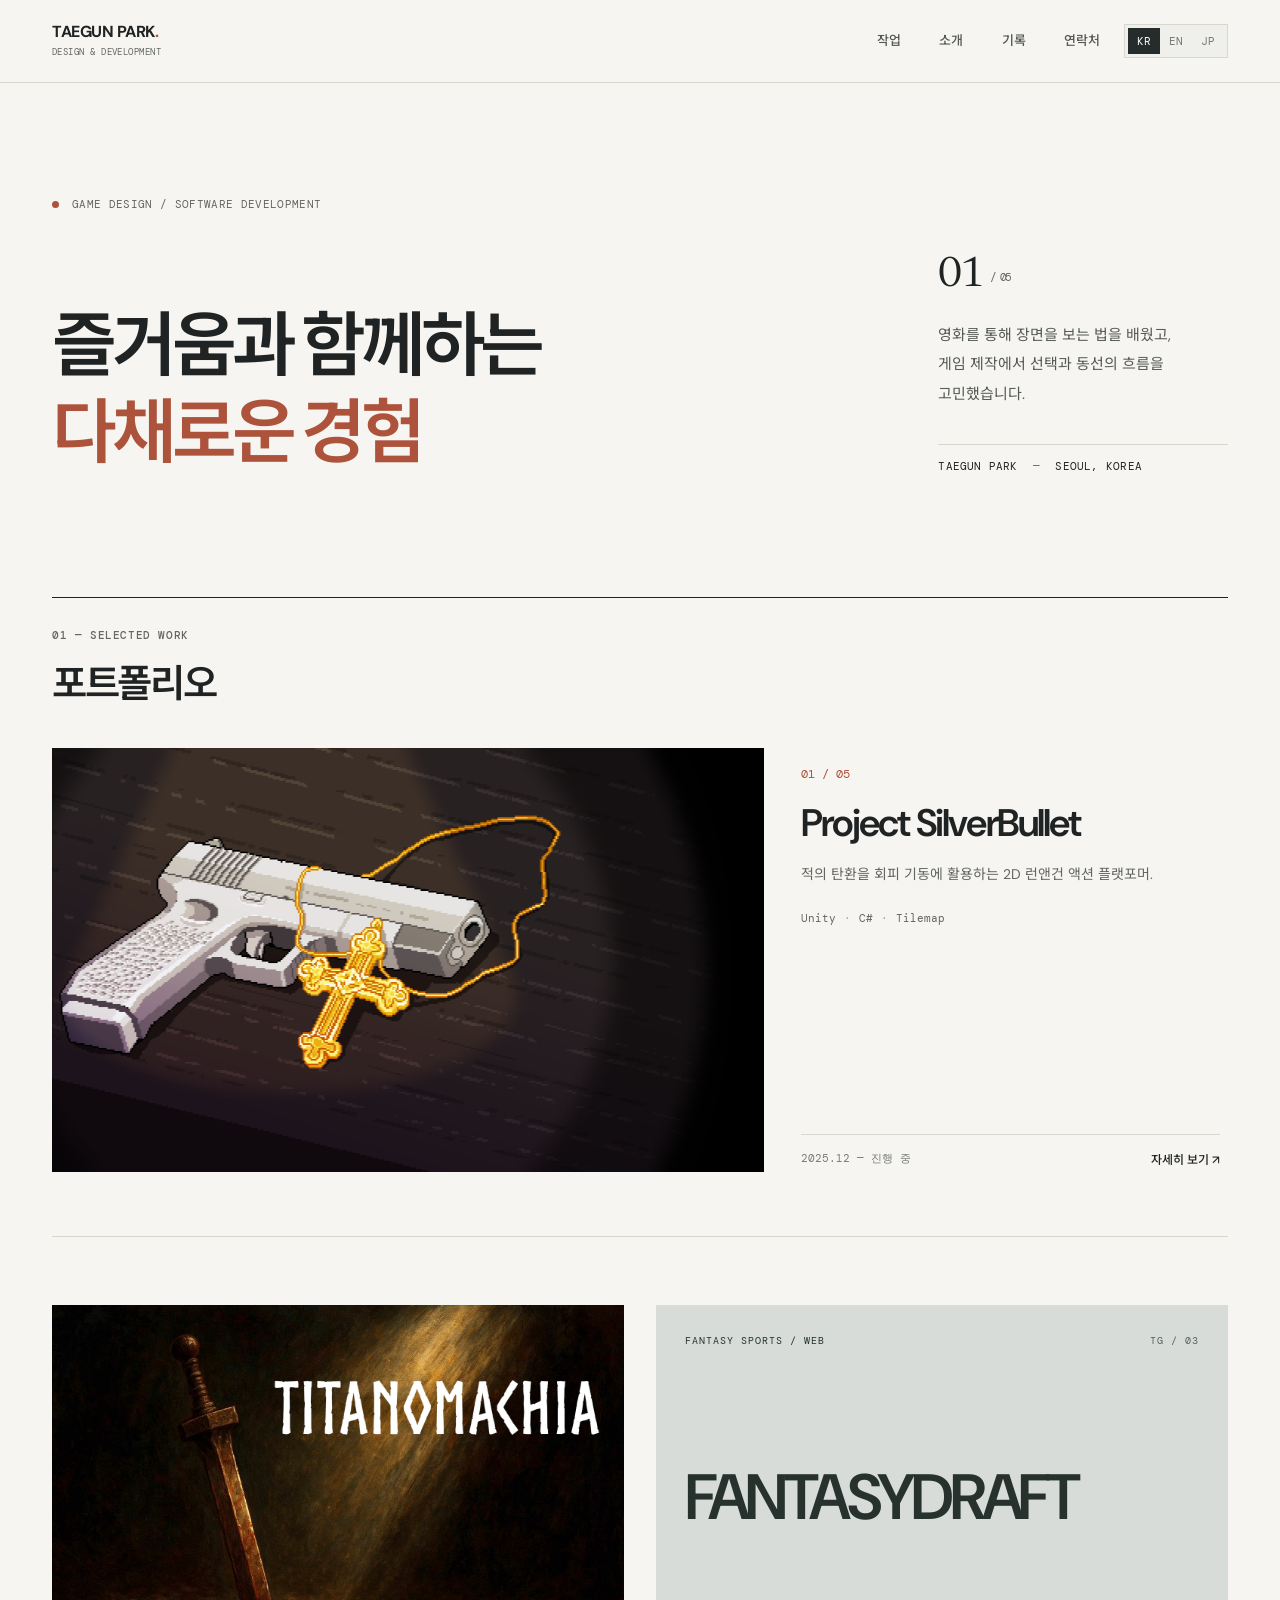
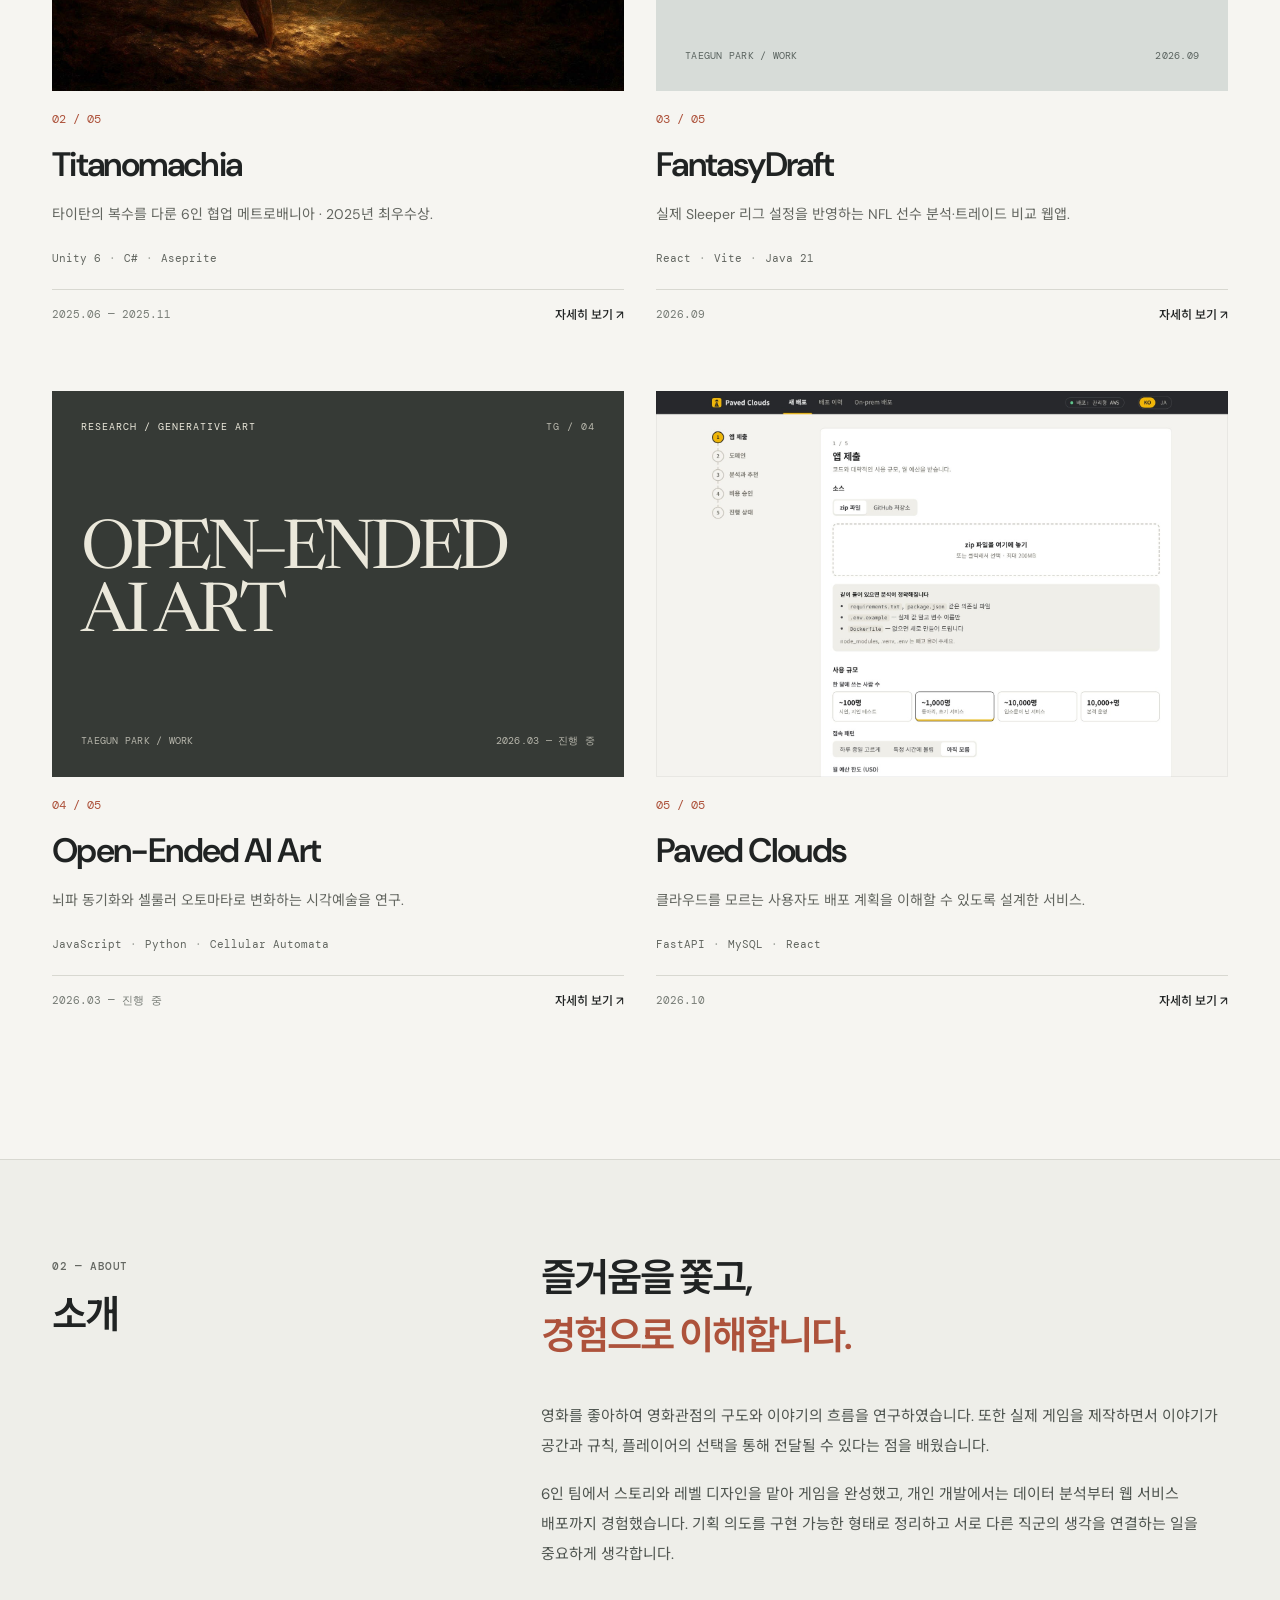
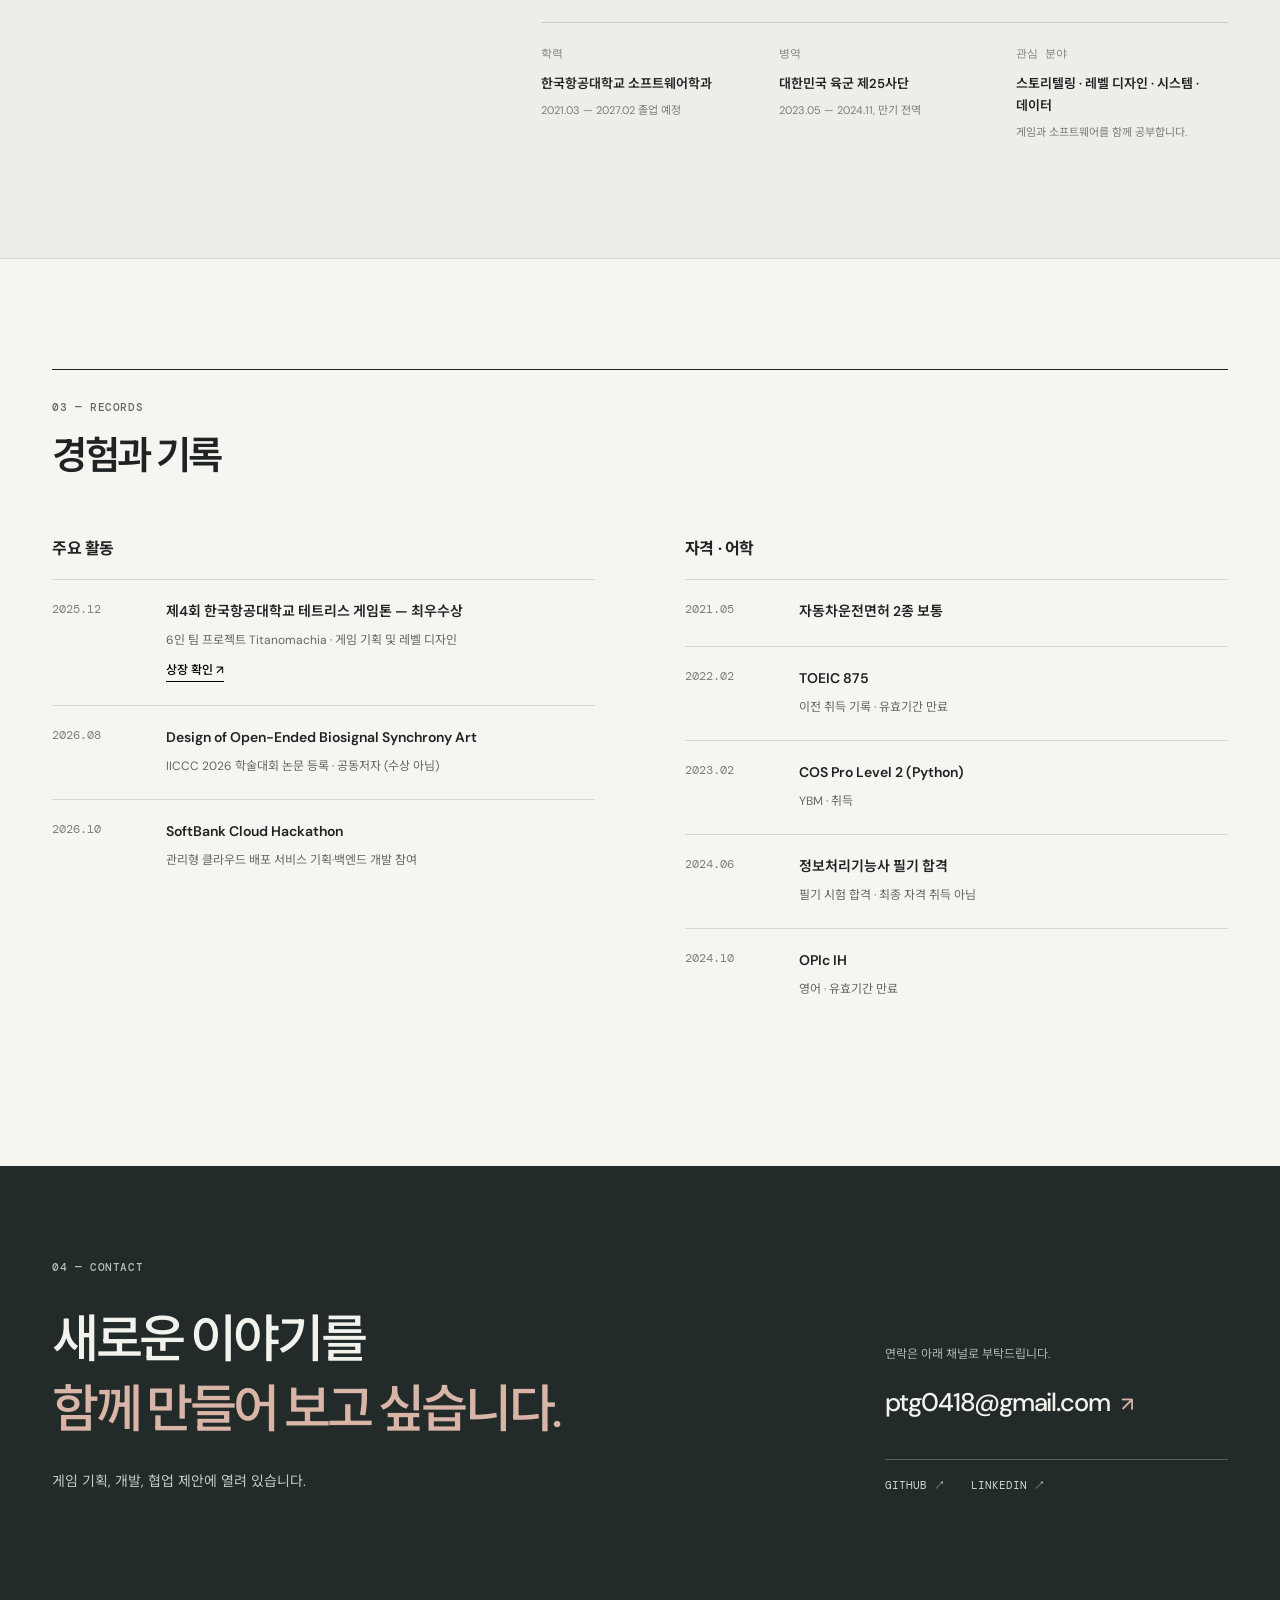
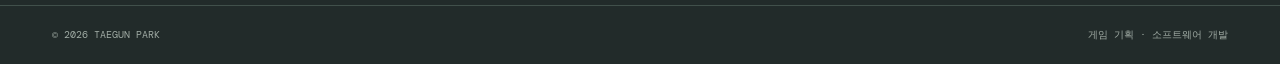
==== commit 1df59967: "Update portfolio v7" ====
--- a/index.html
+++ b/index.html
@@ -10,10 +10,10 @@
   <link rel="preconnect" href="https://fonts.googleapis.com">
   <link rel="preconnect" href="https://fonts.gstatic.com" crossorigin>
   <link href="https://fonts.googleapis.com/css2?family=DM+Sans:wght@400;500;600;700&family=DM+Mono:wght@400;500&family=Newsreader:opsz,wght@6..72,400;6..72,500&family=Noto+Sans+KR:wght@400;500;600;700&family=Noto+Sans+JP:wght@400;500;600;700&display=swap" rel="stylesheet">
-  <link rel="stylesheet" href="styles.css">
-  <script defer src="project-data.js"></script>
-  <script defer src="image-config.js"></script>
-  <script defer src="app.js"></script>
+  <link rel="stylesheet" href="styles.css?v=8">
+  <script defer src="project-data.js?v=8"></script>
+  <script defer src="image-config.js?v=8"></script>
+  <script defer src="app.js?v=8"></script>
 </head>
 <body>
 <a class="skip-link" href="#works" data-t="skip">본문으로 이동</a>
@@ -40,23 +40,23 @@
   <section class="intro-section wrap" aria-labelledby="intro-heading">
     <div class="intro-meta"><span class="indicator"></span><span data-t="eyebrow">GAME DESIGN / SOFTWARE DEVELOPMENT</span></div>
     <div class="intro-grid">
-      <h1 id="intro-heading" data-th="hero">이야기를 구상하고,<br><em>움직이는 경험으로</em> 만듭니다.</h1>
-      <div class="intro-aside"><div class="aside-number">01 <span> / 05</span></div><p data-t="heroParagraph">영화에서 장면을 보는 법을 배웠고, 게임 제작에서 선택과 동선의 흐름을 고민했습니다. 스토리와 레벨 디자인을 중심으로, 필요하다면 직접 코드를 작성합니다.</p><div class="intro-byline">TAEGUN PARK <span>—</span> SEOUL, KOREA</div></div>
+      <h1 id="intro-heading" data-th="hero">즐거움과 함께하는<br><em>다채로운 경험</em></h1>
+      <div class="intro-aside"><div class="aside-number">01 <span> / 05</span></div><p data-th="heroParagraph">영화를 통해 장면을 보는 법을 배웠고,<br>게임 제작에서 선택과 동선의 흐름을 고민했습니다.</p><div class="intro-byline">TAEGUN PARK <span>—</span> SEOUL, KOREA</div></div>
     </div>
   </section>
 
   <section class="works-section wrap" id="works" aria-labelledby="works-heading">
-    <div class="section-heading"><div><span class="micro" data-t="worksLabel">01 — SELECTED WORK</span><h2 id="works-heading" data-t="worksTitle">포트폴리오</h2></div><p data-t="worksDescription">참여한 프로젝트 중 역할과 고민을 분명하게 보여줄 수 있는 다섯 가지 작업을 골랐습니다.</p></div>
+    <div class="section-heading"><div><span class="micro" data-t="worksLabel">01 — SELECTED WORK</span><h2 id="works-heading" data-t="worksTitle">포트폴리오</h2></div></div>
     <div class="work-list" id="workList" aria-live="polite"></div>
     <noscript><p>이 페이지의 프로젝트 상세 내용은 JavaScript가 활성화된 브라우저에서 볼 수 있습니다.</p></noscript>
   </section>
 
   <section class="about-section" id="about" aria-labelledby="about-heading"><div class="wrap about-grid">
     <div class="section-heading compact"><div><span class="micro" data-t="aboutLabel">02 — ABOUT</span><h2 id="about-heading" data-t="aboutTitle">소개</h2></div></div>
-    <div class="about-content"><p class="about-statement" data-th="aboutStatement">좋아하는 것을 유심히 보고,<br>그 이유를 <em>구조로 풀어냅니다.</em></p><p data-t="aboutP1">영화의 장면 구성과 게임의 서사를 좋아합니다. 실제 게임을 제작하면서 이야기가 공간과 규칙, 플레이어의 선택을 통해 전달될 수 있다는 점을 배웠습니다.</p><p data-t="aboutP2">6인 팀에서 스토리와 레벨 디자인을 맡아 게임을 완성했고, 개인 개발에서는 데이터 분석부터 웹 서비스 배포까지 경험했습니다. 기획 의도를 구현 가능한 형태로 정리하고 서로 다른 직군의 생각을 연결하는 일을 중요하게 생각합니다.</p><div class="about-facts"><div><span data-t="factSchool">학력</span><strong data-t="school">한국항공대학교 소프트웨어학과</strong><small data-t="schoolDate">2021.03 — 2027.02 졸업 예정</small></div><div><span data-t="factService">병역</span><strong data-t="service">대한민국 육군 제25사단</strong><small data-t="serviceDate">2023.05 — 2024.11, 만기 전역</small></div><div><span data-t="factFocus">관심 분야</span><strong data-t="focus">스토리텔링 · 레벨 디자인 · 시스템 · 데이터</strong><small data-t="focusSub">게임과 소프트웨어를 함께 공부합니다.</small></div></div></div>
+    <div class="about-content"><p class="about-statement" data-th="aboutStatement">즐거움을 쫓고,<br><em>경험으로 이해합니다.</em></p><p data-t="aboutP1">영화를 좋아하여 영화관점의 구도와 이야기의 흐름을 연구하였습니다. 또한 실제 게임을 제작하면서 이야기가 공간과 규칙, 플레이어의 선택을 통해 전달될 수 있다는 점을 배웠습니다.</p><p data-t="aboutP2">6인 팀에서 스토리와 레벨 디자인을 맡아 게임을 완성했고, 개인 개발에서는 데이터 분석부터 웹 서비스 배포까지 경험했습니다. 기획 의도를 구현 가능한 형태로 정리하고 서로 다른 직군의 생각을 연결하는 일을 중요하게 생각합니다.</p><div class="about-facts"><div><span data-t="factSchool">학력</span><strong data-t="school">한국항공대학교 소프트웨어학과</strong><small data-t="schoolDate">2021.03 — 2027.02 졸업 예정</small></div><div><span data-t="factService">병역</span><strong data-t="service">대한민국 육군 제25사단</strong><small data-t="serviceDate">2023.05 — 2024.11, 만기 전역</small></div><div><span data-t="factFocus">관심 분야</span><strong data-t="focus">스토리텔링 · 레벨 디자인 · 시스템 · 데이터</strong><small data-t="focusSub">게임과 소프트웨어를 함께 공부합니다.</small></div></div></div>
   </div></section>
 
-  <section class="records-section wrap" id="records" aria-labelledby="records-heading"><div class="section-heading"><div><span class="micro" data-t="recordsLabel">03 — RECORDS</span><h2 id="records-heading" data-t="recordsTitle">경험과 기록</h2></div><p data-t="recordsDescription">수상과 학술 활동, 자격을 구분해 기록했습니다. 어학 성적의 취득 시기도 함께 표기했습니다.</p></div>
+  <section class="records-section wrap" id="records" aria-labelledby="records-heading"><div class="section-heading"><div><span class="micro" data-t="recordsLabel">03 — RECORDS</span><h2 id="records-heading" data-t="recordsTitle">경험과 기록</h2></div></div>
     <div class="records-grid">
       <div class="record-group"><h3 data-t="highlightTitle">주요 활동</h3>
         <article class="record-row"><time>2025.12</time><div><strong data-t="awardTitle">제4회 한국항공대학교 테트리스 게임톤 — 최우수상</strong><p data-t="awardDesc">6인 팀 프로젝트 Titanomachia · 게임 기획 및 레벨 디자인</p><button class="quiet-link" type="button" id="showAward" data-t="viewAward">상장 확인 ↗</button></div></article>
--- a/styles.css
+++ b/styles.css
@@ -15,3 +15,9 @@
 .cover--unbound .cover-title{font-size:clamp(34px,4.2vw,60px);letter-spacing:-.068em;white-space:nowrap}
 .detail-cover.cover--unbound .cover-title{font-size:clamp(34px,5vw,66px)}
 @media(max-width:560px){.cover--unbound .cover-title{font-size:clamp(32px,8vw,37px)}}
+/* Japanese prose may contain long unspaced phrases; keep it within mobile columns. */
+html[lang="ja"] .work-intro,
+html[lang="ja"] .about-content > p:not(.about-statement) {
+  word-break: normal;
+  overflow-wrap: anywhere;
+}
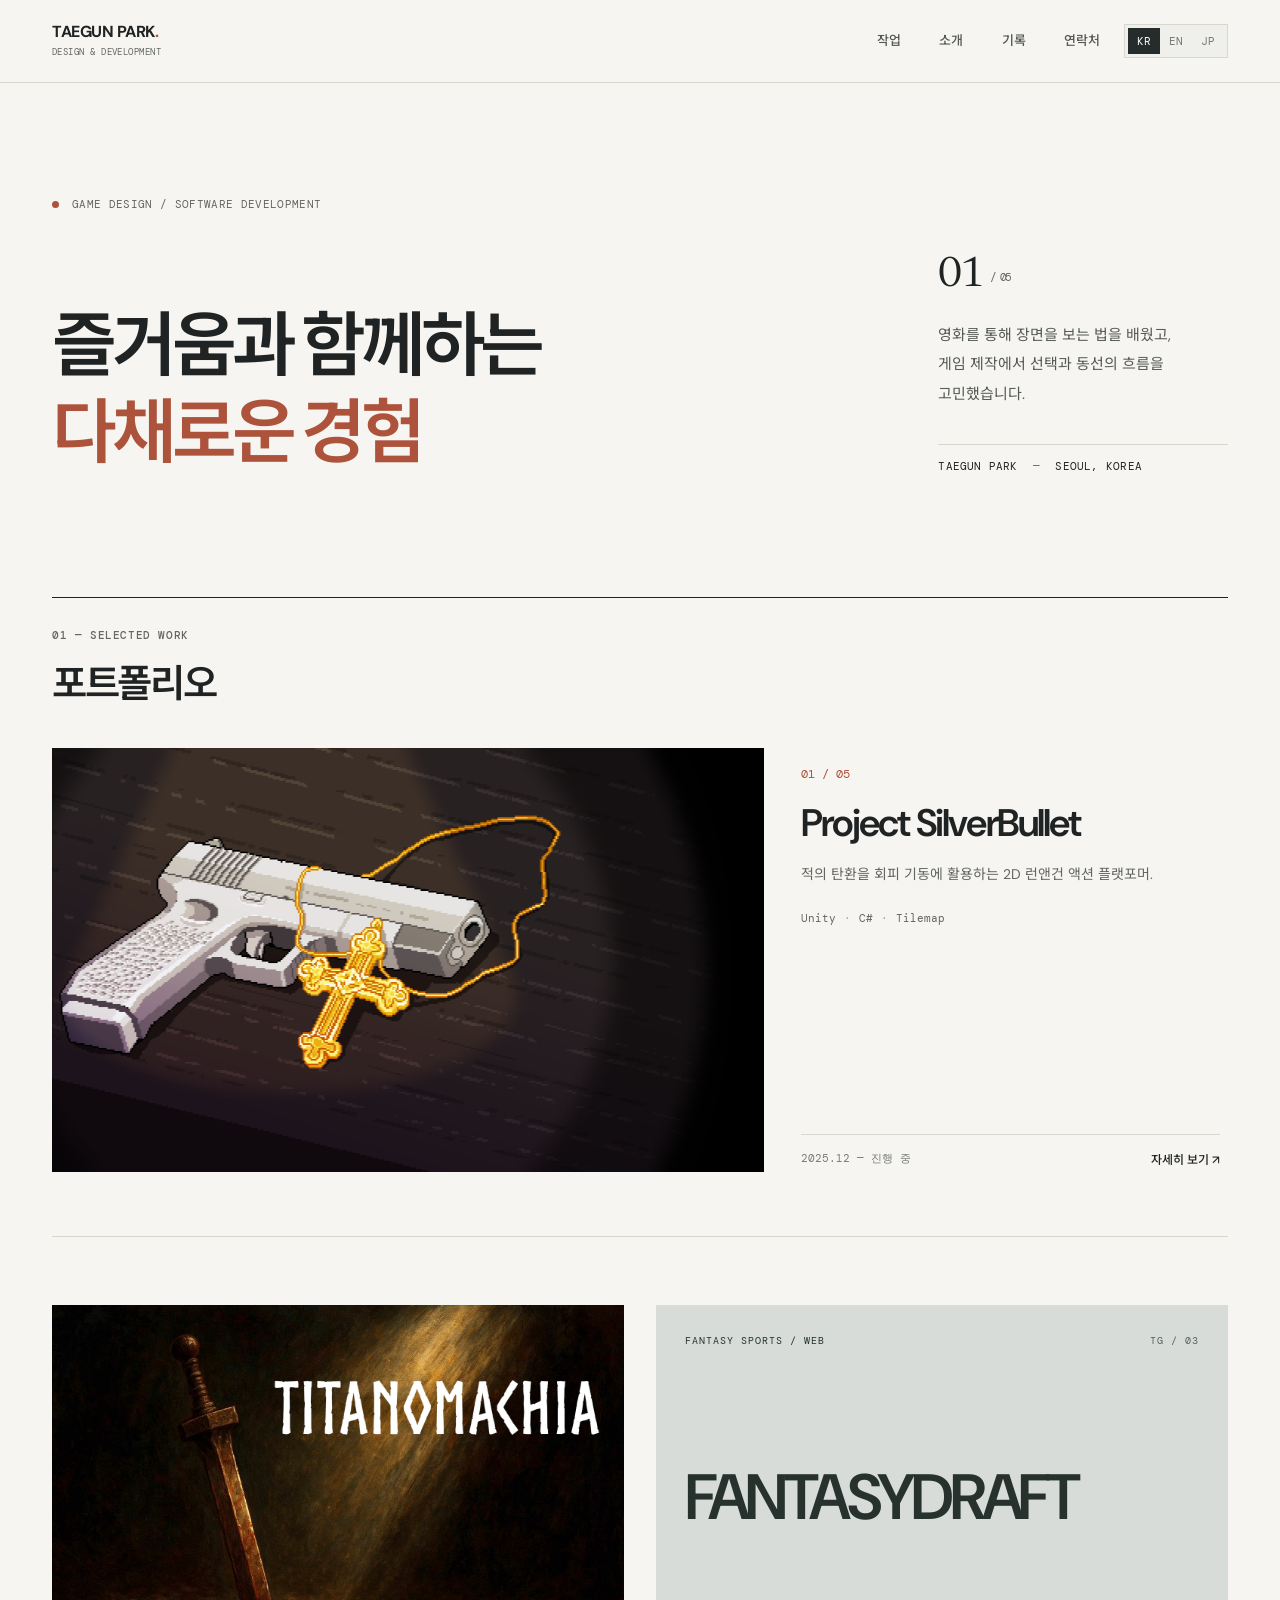
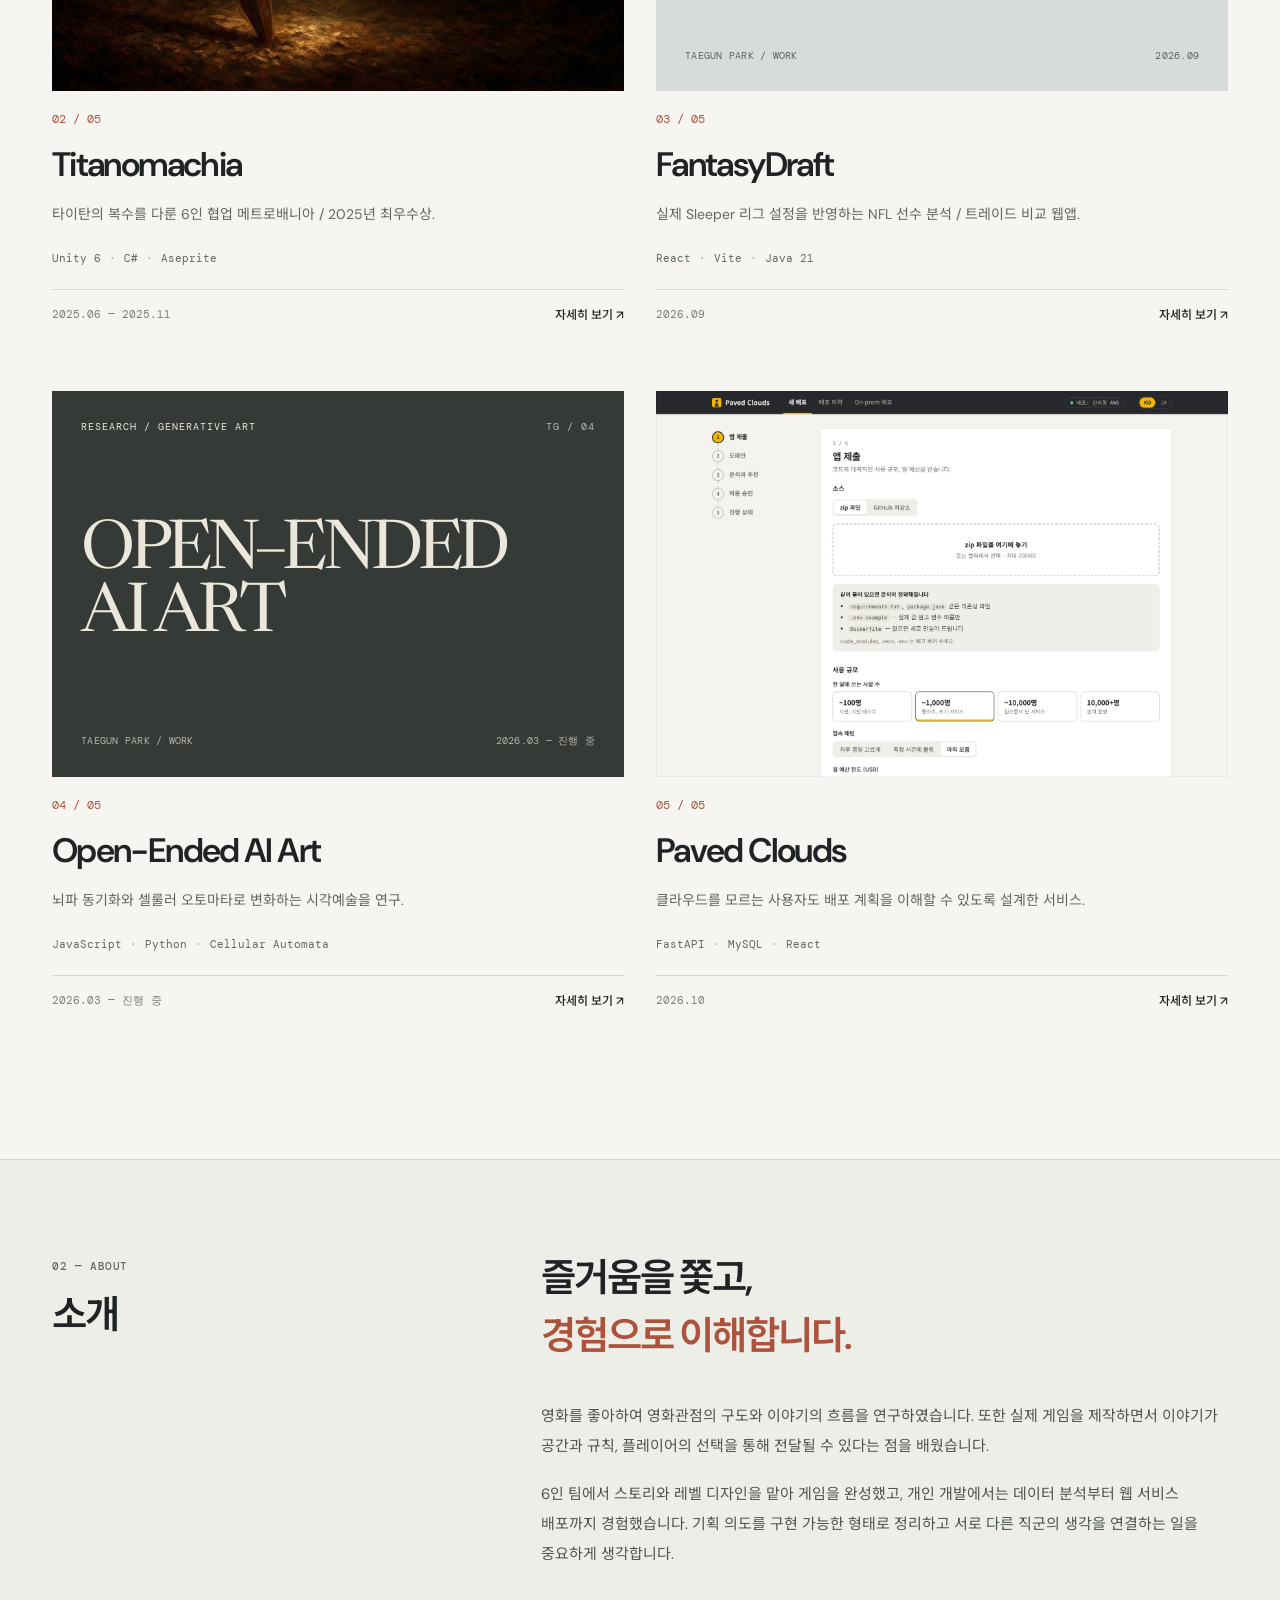
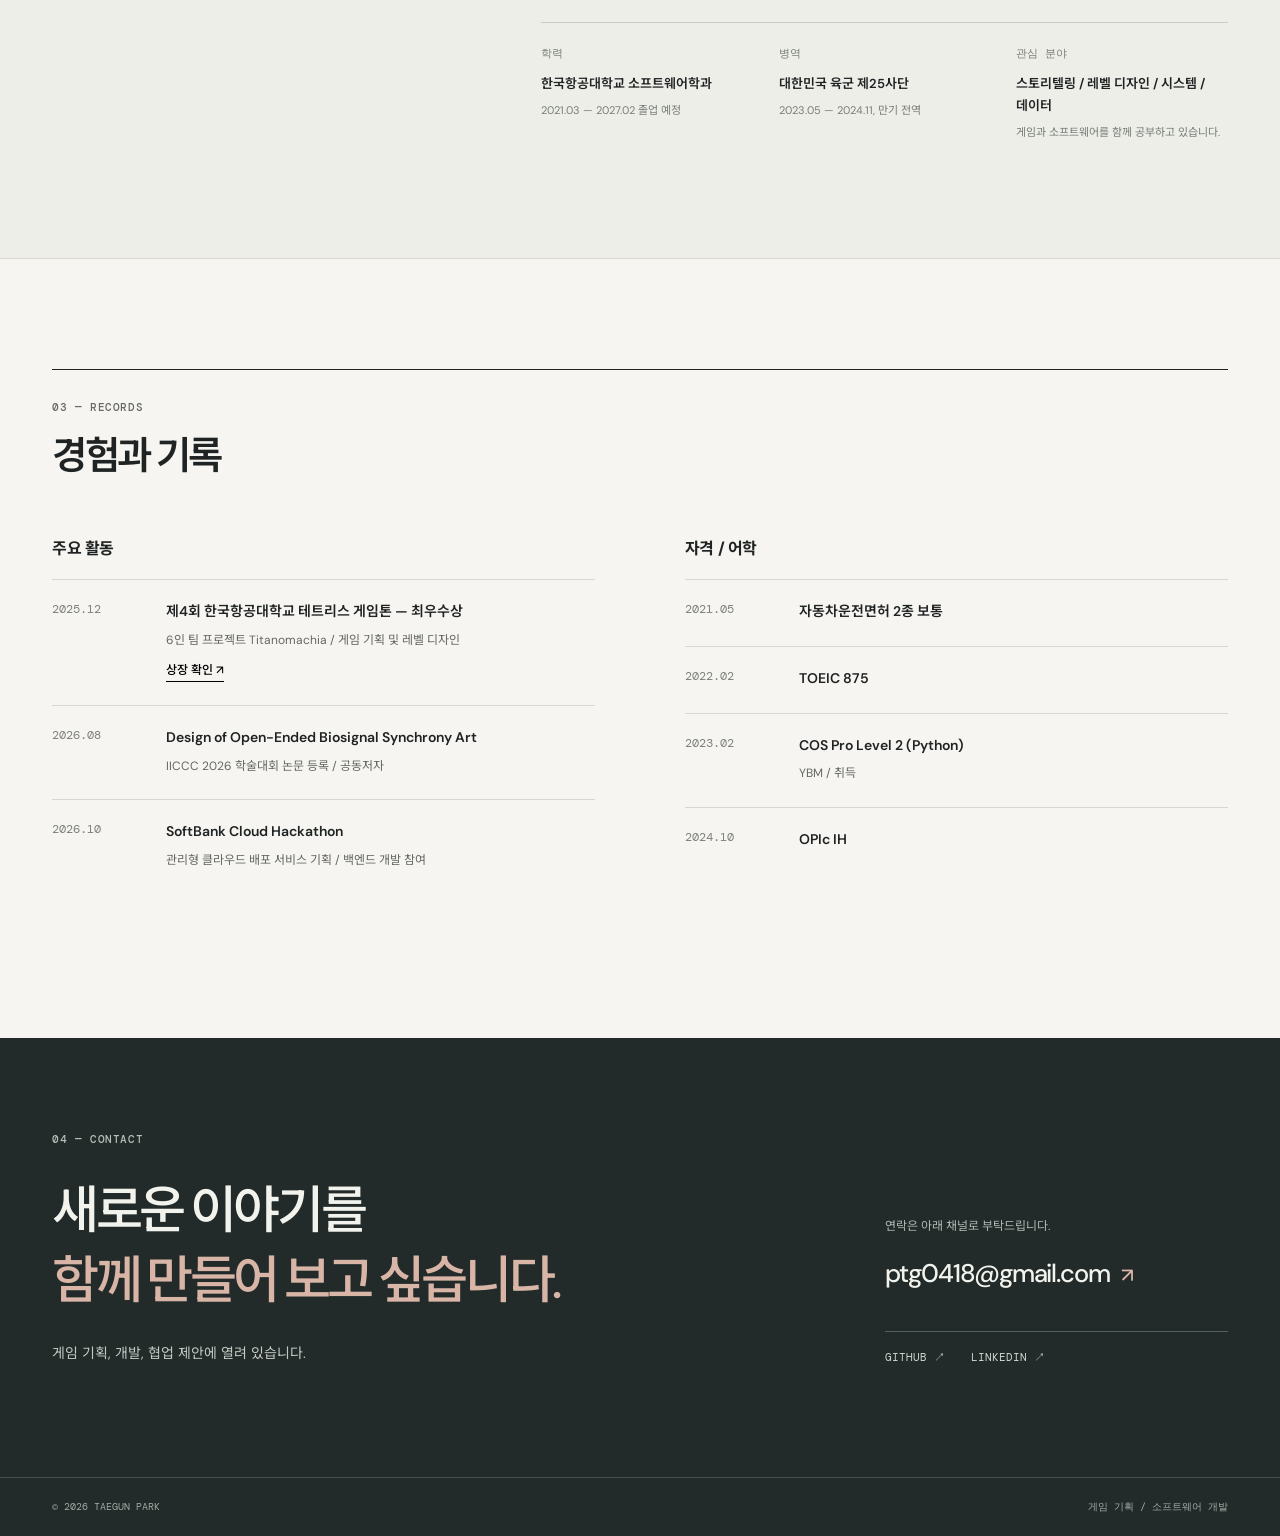
==== commit ed087a38: "Update portfolio v8" ====
--- a/index.html
+++ b/index.html
@@ -10,10 +10,10 @@
   <link rel="preconnect" href="https://fonts.googleapis.com">
   <link rel="preconnect" href="https://fonts.gstatic.com" crossorigin>
   <link href="https://fonts.googleapis.com/css2?family=DM+Sans:wght@400;500;600;700&family=DM+Mono:wght@400;500&family=Newsreader:opsz,wght@6..72,400;6..72,500&family=Noto+Sans+KR:wght@400;500;600;700&family=Noto+Sans+JP:wght@400;500;600;700&display=swap" rel="stylesheet">
-  <link rel="stylesheet" href="styles.css?v=8">
-  <script defer src="project-data.js?v=8"></script>
-  <script defer src="image-config.js?v=8"></script>
-  <script defer src="app.js?v=8"></script>
+  <link rel="stylesheet" href="styles.css?v=9">
+  <script defer src="project-data.js?v=9"></script>
+  <script defer src="image-config.js?v=9"></script>
+  <script defer src="app.js?v=9"></script>
 </head>
 <body>
 <a class="skip-link" href="#works" data-t="skip">본문으로 이동</a>
@@ -53,22 +53,21 @@
 
   <section class="about-section" id="about" aria-labelledby="about-heading"><div class="wrap about-grid">
     <div class="section-heading compact"><div><span class="micro" data-t="aboutLabel">02 — ABOUT</span><h2 id="about-heading" data-t="aboutTitle">소개</h2></div></div>
-    <div class="about-content"><p class="about-statement" data-th="aboutStatement">즐거움을 쫓고,<br><em>경험으로 이해합니다.</em></p><p data-t="aboutP1">영화를 좋아하여 영화관점의 구도와 이야기의 흐름을 연구하였습니다. 또한 실제 게임을 제작하면서 이야기가 공간과 규칙, 플레이어의 선택을 통해 전달될 수 있다는 점을 배웠습니다.</p><p data-t="aboutP2">6인 팀에서 스토리와 레벨 디자인을 맡아 게임을 완성했고, 개인 개발에서는 데이터 분석부터 웹 서비스 배포까지 경험했습니다. 기획 의도를 구현 가능한 형태로 정리하고 서로 다른 직군의 생각을 연결하는 일을 중요하게 생각합니다.</p><div class="about-facts"><div><span data-t="factSchool">학력</span><strong data-t="school">한국항공대학교 소프트웨어학과</strong><small data-t="schoolDate">2021.03 — 2027.02 졸업 예정</small></div><div><span data-t="factService">병역</span><strong data-t="service">대한민국 육군 제25사단</strong><small data-t="serviceDate">2023.05 — 2024.11, 만기 전역</small></div><div><span data-t="factFocus">관심 분야</span><strong data-t="focus">스토리텔링 · 레벨 디자인 · 시스템 · 데이터</strong><small data-t="focusSub">게임과 소프트웨어를 함께 공부합니다.</small></div></div></div>
+    <div class="about-content"><p class="about-statement" data-th="aboutStatement">즐거움을 쫓고,<br><em>경험으로 이해합니다.</em></p><p data-t="aboutP1">영화를 좋아하여 영화관점의 구도와 이야기의 흐름을 연구하였습니다. 또한 실제 게임을 제작하면서 이야기가 공간과 규칙, 플레이어의 선택을 통해 전달될 수 있다는 점을 배웠습니다.</p><p data-t="aboutP2">6인 팀에서 스토리와 레벨 디자인을 맡아 게임을 완성했고, 개인 개발에서는 데이터 분석부터 웹 서비스 배포까지 경험했습니다. 기획 의도를 구현 가능한 형태로 정리하고 서로 다른 직군의 생각을 연결하는 일을 중요하게 생각합니다.</p><div class="about-facts"><div><span data-t="factSchool">학력</span><strong data-t="school">한국항공대학교 소프트웨어학과</strong><small data-t="schoolDate">2021.03 — 2027.02 졸업 예정</small></div><div><span data-t="factService">병역</span><strong data-t="service">대한민국 육군 제25사단</strong><small data-t="serviceDate">2023.05 — 2024.11, 만기 전역</small></div><div><span data-t="factFocus">관심 분야</span><strong data-t="focus">스토리텔링 / 레벨 디자인 / 시스템 / 데이터</strong><small data-t="focusSub">게임과 소프트웨어를 함께 공부하고 있습니다.</small></div></div></div>
   </div></section>
 
   <section class="records-section wrap" id="records" aria-labelledby="records-heading"><div class="section-heading"><div><span class="micro" data-t="recordsLabel">03 — RECORDS</span><h2 id="records-heading" data-t="recordsTitle">경험과 기록</h2></div></div>
     <div class="records-grid">
       <div class="record-group"><h3 data-t="highlightTitle">주요 활동</h3>
-        <article class="record-row"><time>2025.12</time><div><strong data-t="awardTitle">제4회 한국항공대학교 테트리스 게임톤 — 최우수상</strong><p data-t="awardDesc">6인 팀 프로젝트 Titanomachia · 게임 기획 및 레벨 디자인</p><button class="quiet-link" type="button" id="showAward" data-t="viewAward">상장 확인 ↗</button></div></article>
-        <article class="record-row"><time>2026.08</time><div><strong>Design of Open-Ended Biosignal Synchrony Art</strong><p data-t="paperDesc">IICCC 2026 학술대회 논문 등록 · 공동저자 (수상 아님)</p></div></article>
-        <article class="record-row"><time>2026.10</time><div><strong data-t="cloudActivity">SoftBank Cloud Hackathon</strong><p data-t="cloudDesc">관리형 클라우드 배포 서비스 기획·백엔드 개발 참여</p></div></article>
+        <article class="record-row"><time>2025.12</time><div><strong data-t="awardTitle">제4회 한국항공대학교 테트리스 게임톤 — 최우수상</strong><p data-t="awardDesc">6인 팀 프로젝트 Titanomachia / 게임 기획 및 레벨 디자인</p><button class="quiet-link" type="button" id="showAward" data-t="viewAward">상장 확인 ↗</button></div></article>
+        <article class="record-row"><time>2026.08</time><div><strong>Design of Open-Ended Biosignal Synchrony Art</strong><p data-t="paperDesc">IICCC 2026 학술대회 논문 등록 / 공동저자</p></div></article>
+        <article class="record-row"><time>2026.10</time><div><strong data-t="cloudActivity">SoftBank Cloud Hackathon</strong><p data-t="cloudDesc">관리형 클라우드 배포 서비스 기획 / 백엔드 개발 참여</p></div></article>
       </div>
-      <div class="record-group"><h3 data-t="credentialsTitle">자격 · 어학</h3>
+      <div class="record-group"><h3 data-t="credentialsTitle">자격 / 어학</h3>
         <article class="record-row"><time>2021.05</time><div><strong data-t="license">자동차운전면허 2종 보통</strong></div></article>
-        <article class="record-row"><time>2022.02</time><div><strong>TOEIC 875</strong><p data-t="oldToeic">이전 취득 기록 · 유효기간 만료</p></div></article>
-        <article class="record-row"><time>2023.02</time><div><strong>COS Pro Level 2 (Python)</strong><p data-t="cosNote">YBM · 취득</p></div></article>
-        <article class="record-row"><time>2024.06</time><div><strong data-t="infoExam">정보처리기능사 필기 합격</strong><p data-t="infoExamDesc">필기 시험 합격 · 최종 자격 취득 아님</p></div></article>
-        <article class="record-row"><time>2024.10</time><div><strong>OPIc IH</strong><p data-t="opicNote">영어 · 유효기간 만료</p></div></article>
+        <article class="record-row"><time>2022.02</time><div><strong>TOEIC 875</strong></div></article>
+        <article class="record-row"><time>2023.02</time><div><strong>COS Pro Level 2 (Python)</strong><p data-t="cosNote">YBM / 취득</p></div></article>
+        <article class="record-row"><time>2024.10</time><div><strong>OPIc IH</strong></div></article>
       </div>
     </div>
   </section>
@@ -78,7 +77,7 @@
     <div class="contact-info"><div class="contact-text" data-t="contactSmall">연락은 아래 채널로 부탁드립니다.</div><a class="contact-mail" href="mailto:ptg0418@gmail.com">ptg0418@gmail.com <span aria-hidden="true">↗</span></a><div class="contact-external"><a href="https://github.com/wisetg" target="_blank" rel="noopener noreferrer">GITHUB <span aria-hidden="true">↗</span></a><a href="https://www.linkedin.com/in/taegun-park-666827398" target="_blank" rel="noopener noreferrer">LINKEDIN <span aria-hidden="true">↗</span></a></div></div>
   </div></section>
 </main>
-<footer class="site-footer"><div class="wrap"><span>© 2026 TAEGUN PARK</span><span data-t="footerNote">게임 기획 · 소프트웨어 개발</span></div></footer>
+<footer class="site-footer"><div class="wrap"><span>© 2026 TAEGUN PARK</span><span data-t="footerNote">게임 기획 / 소프트웨어 개발</span></div></footer>
 
 <div class="overlay" id="projectOverlay" hidden><div class="overlay-scrim" data-close="project"></div><section class="project-panel" role="dialog" aria-modal="true" aria-labelledby="detailTitle"><div class="panel-bar"><span data-t="caseStudy">PROJECT NOTES</span><button type="button" id="closeProject" class="close-button" aria-label="Close project">×</button></div><div class="panel-scroll"><div id="detailImage"></div><div class="panel-content"><p class="micro" id="detailMeta"></p><h2 id="detailTitle"></h2><p class="detail-lead" id="detailLead"></p><div class="panel-block"><h3 data-t="detailRoleLabel">담당 역할</h3><p id="detailRole"></p></div><div class="panel-block"><h3 data-t="detailTasksLabel">작업 내용</h3><ul id="detailTasks"></ul></div><div class="panel-block" id="detailInsights"></div><div class="panel-block"><h3 data-t="detailStackLabel">사용 기술</h3><div class="tags" id="detailTags"></div></div><div class="panel-external" id="detailLinks"></div></div></div></section></div>
 <div class="overlay" id="awardOverlay" hidden><div class="overlay-scrim" data-close="award"></div><section class="award-panel" role="dialog" aria-modal="true" aria-label="Award image"><div class="panel-bar"><span data-t="awardDoc">AWARD / 2025.12</span><button type="button" class="close-button" id="closeAward" aria-label="Close award">×</button></div><img src="assets/tetris-award.jpg" alt="2025 한국항공대학교 테트리스 게임톤 최우수상 상장" loading="lazy"></section></div>
